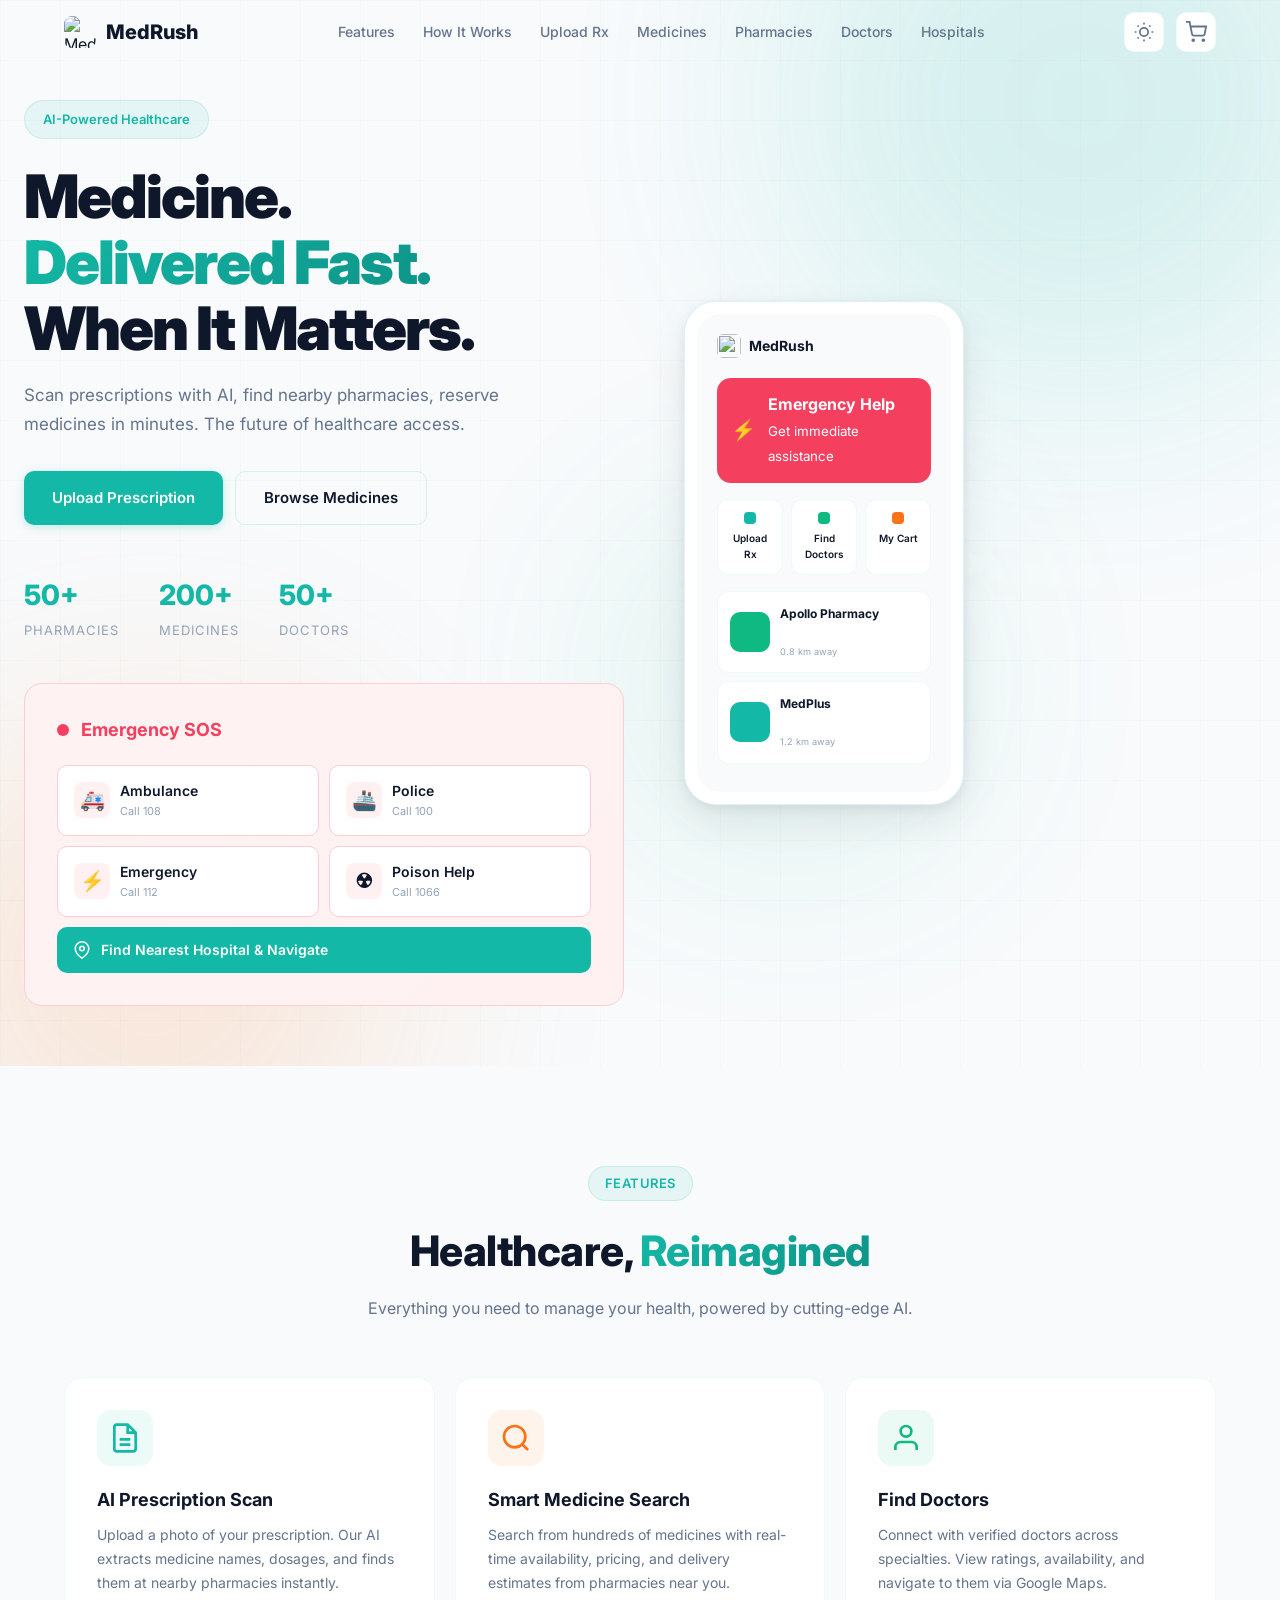
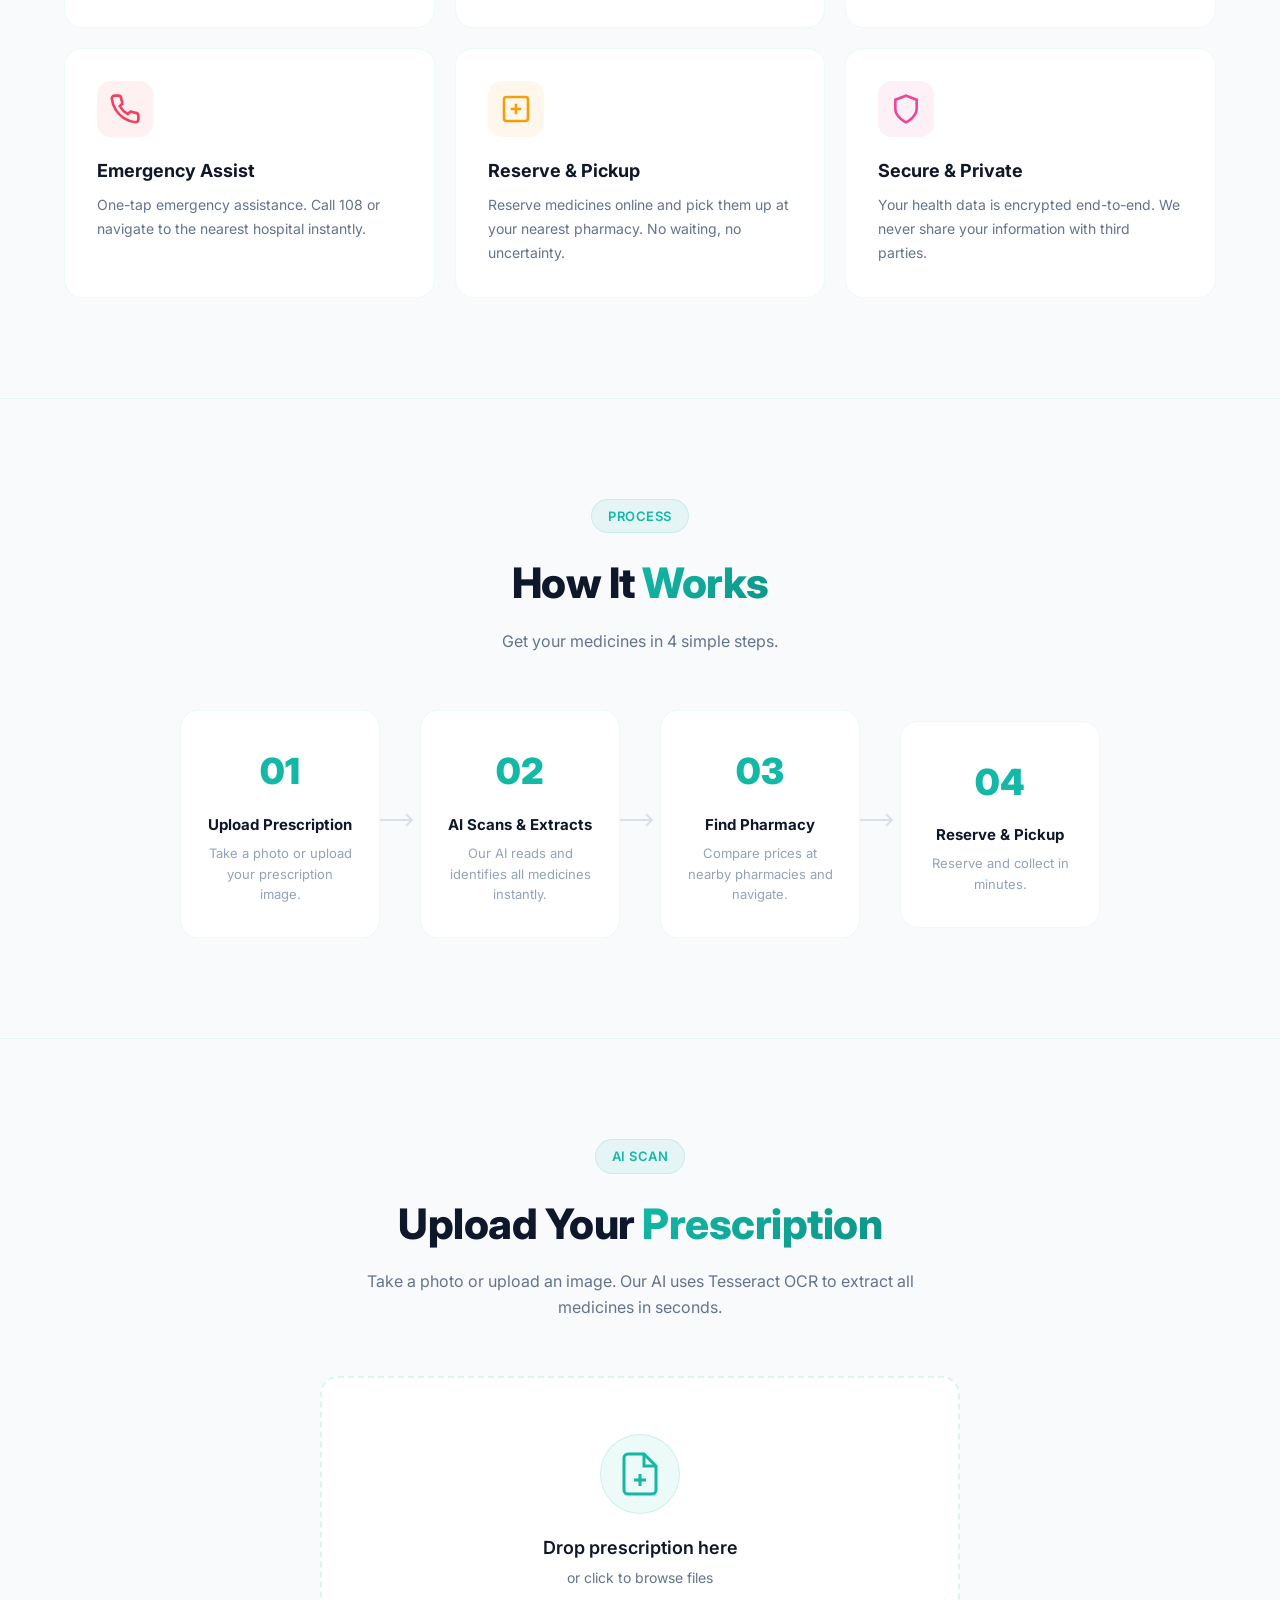
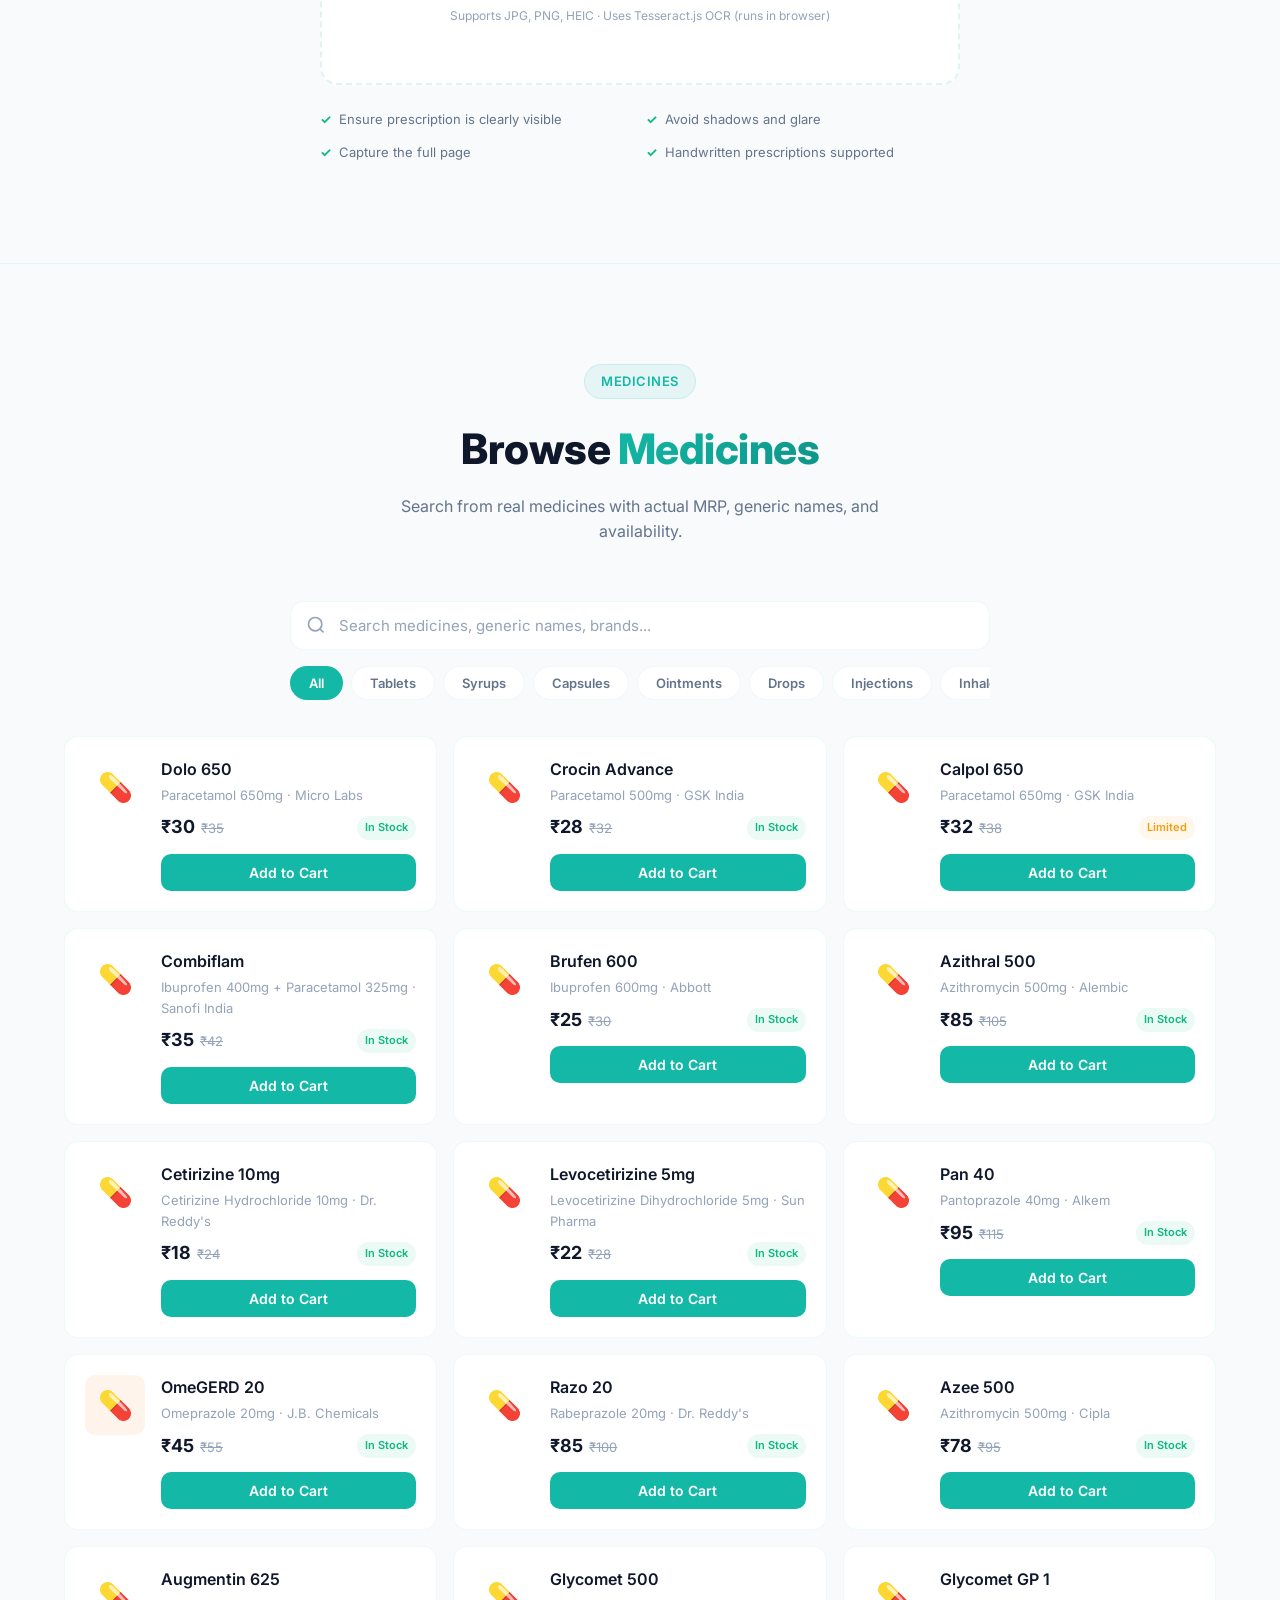
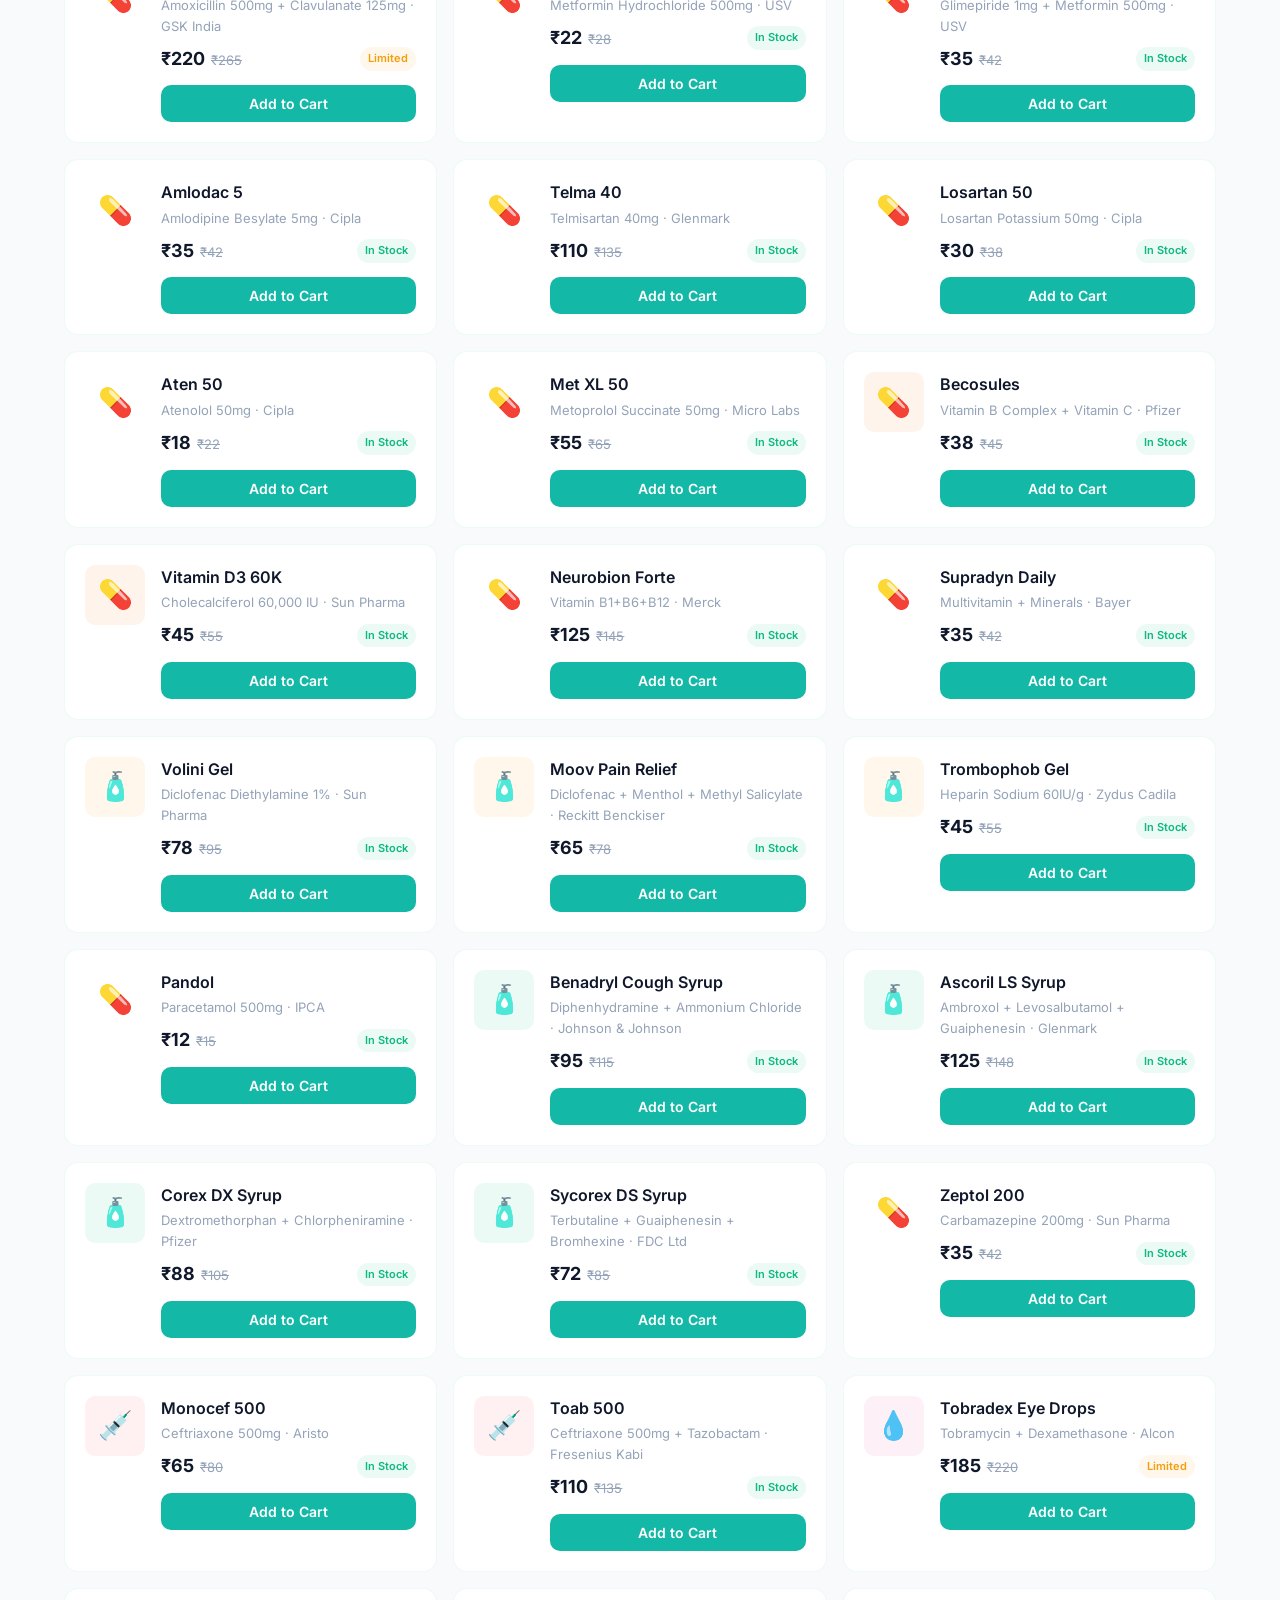
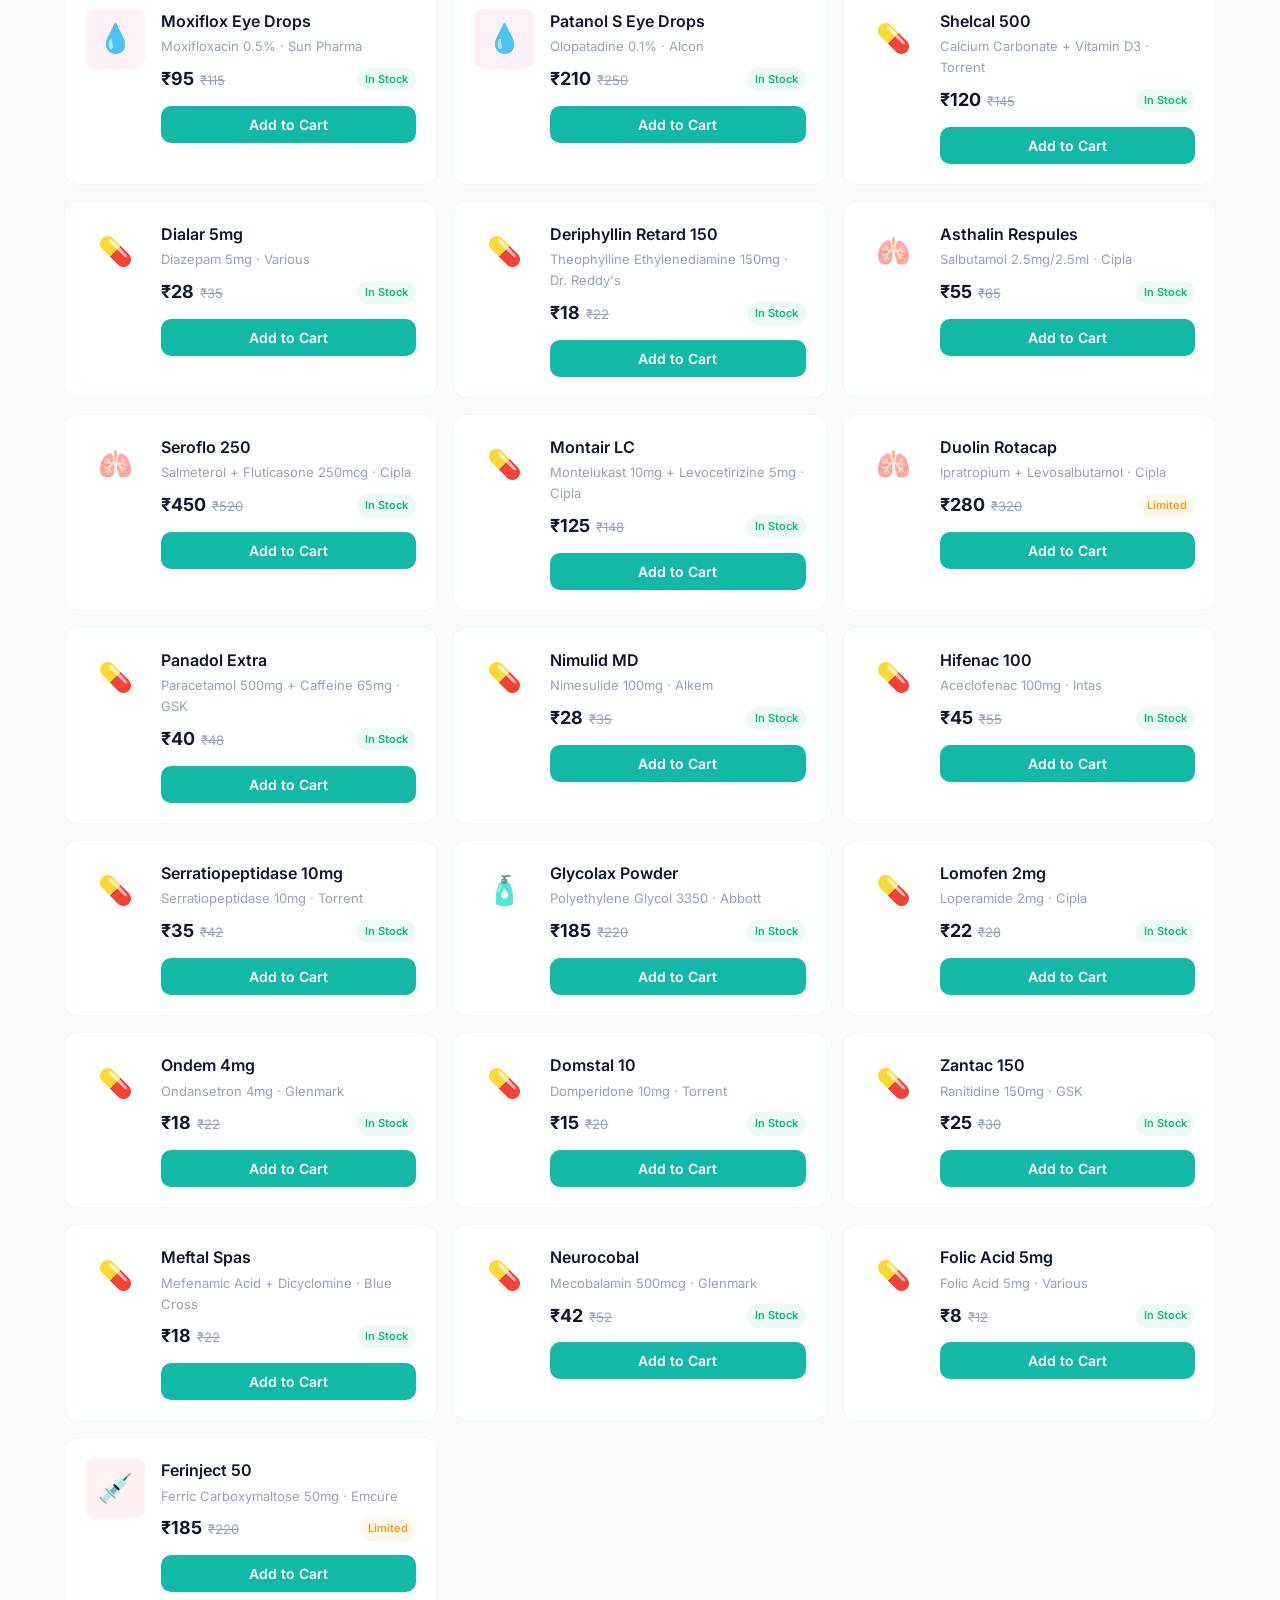
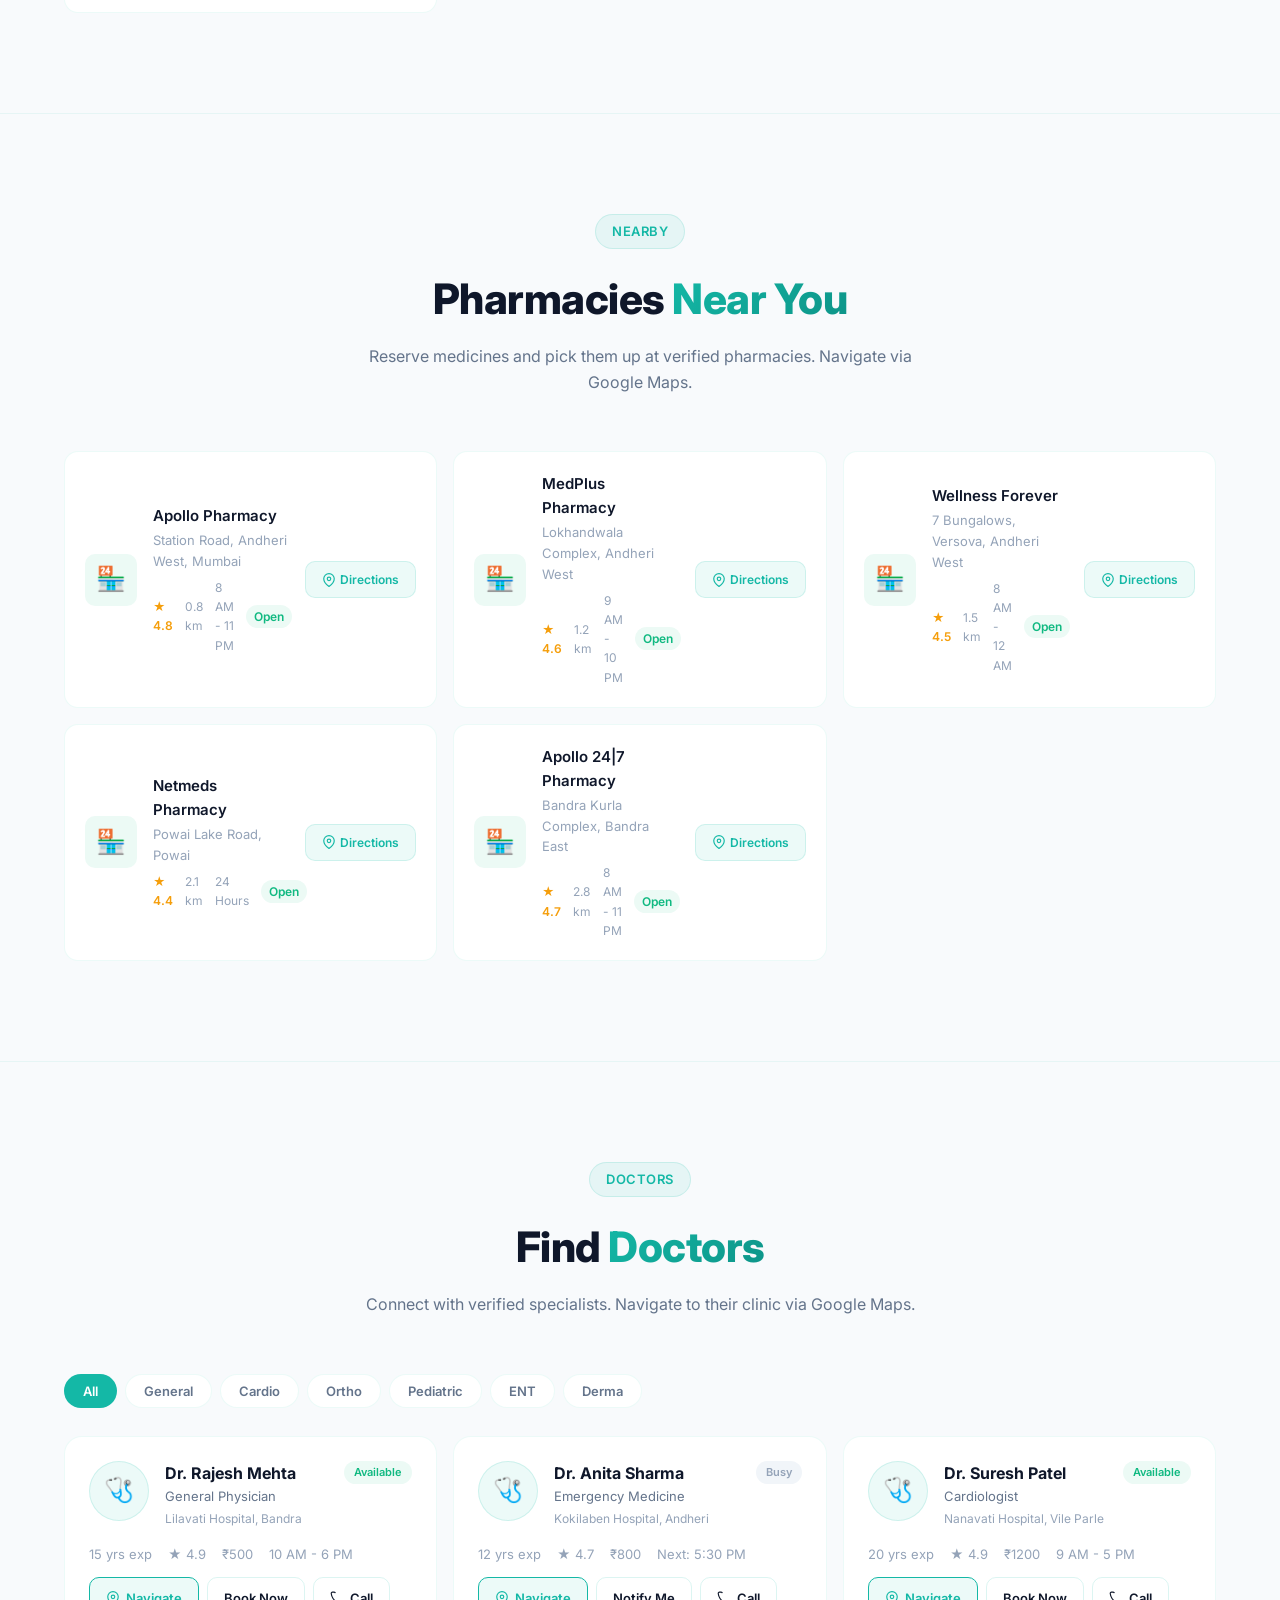
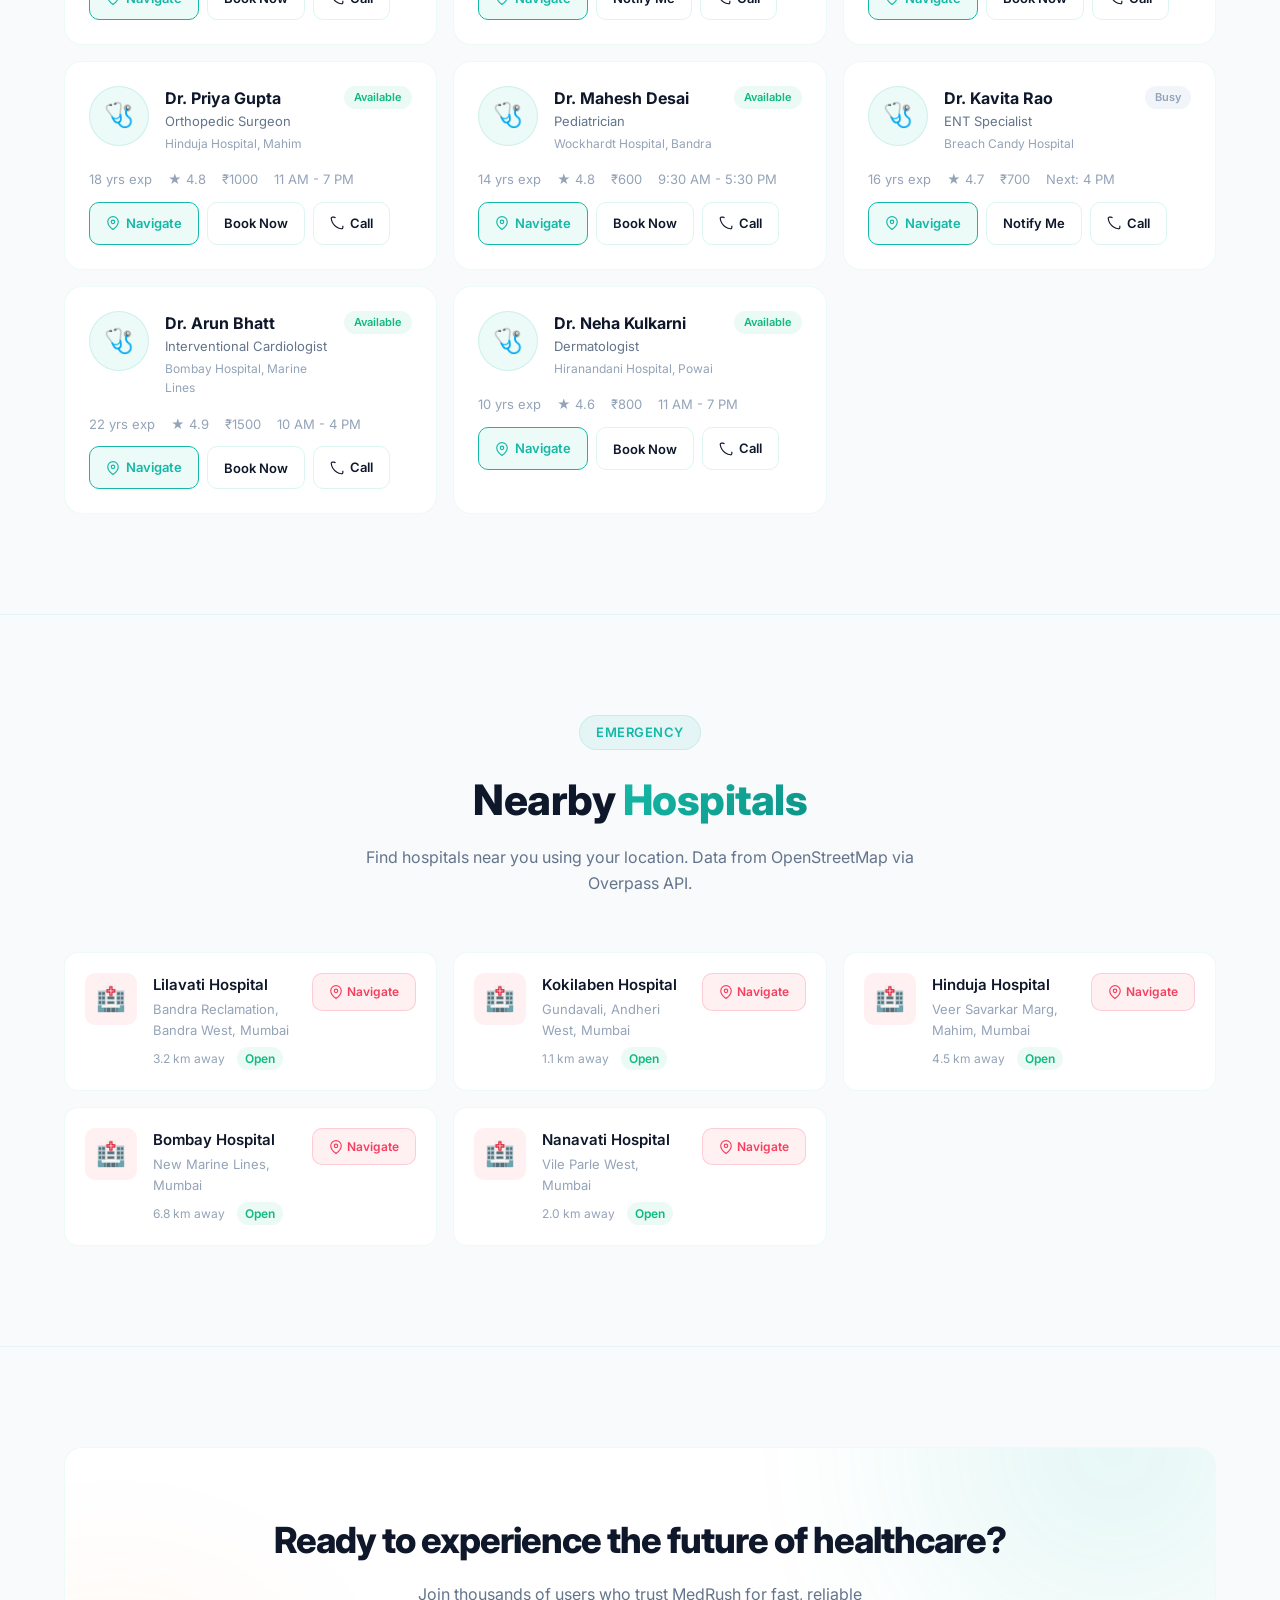
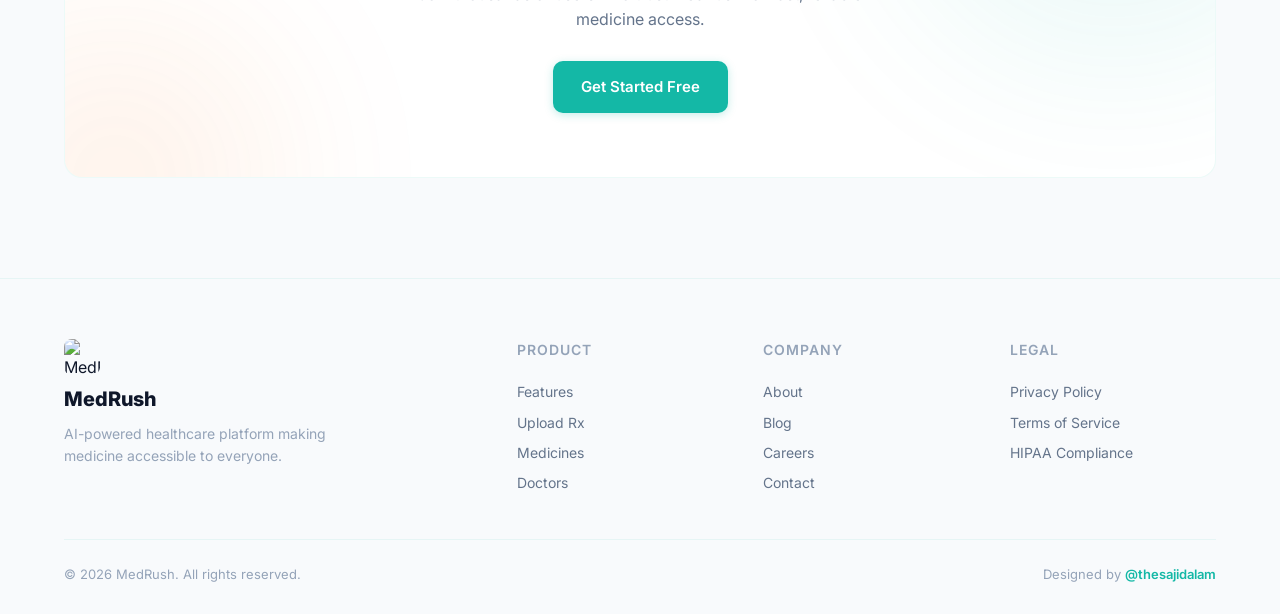
==== index.html @ 53422bb3 "Fresh aesthetic redesign: no neon, teal/slate palette, 55+ medicines, Overpass hospital finder, SOS " ====
<!DOCTYPE html>
<html lang="en" data-theme="light">
<head>
  <meta charset="UTF-8">
  <meta name="viewport" content="width=device-width, initial-scale=1.0, viewport-fit=cover">
  <meta name="theme-color" content="#14B8A6">
  <meta name="description" content="MedRush - AI-powered healthcare platform. Find medicines, scan prescriptions, connect with doctors.">
  <title>MedRush | AI Healthcare Platform</title>
  <link rel="preconnect" href="https://fonts.googleapis.com">
  <link rel="preconnect" href="https://fonts.gstatic.com" crossorigin>
  <link href="https://fonts.googleapis.com/css2?family=Inter:wght@300;400;500;600;700;800;900&display=swap" rel="stylesheet">
  <link rel="stylesheet" href="style.css">
</head>
<body>

  <!-- LOADER -->
  <div class="loader" id="loader">
    <div class="loader-inner">
      <div class="loader-logo-wrap">
        <img src="image/logo.png" alt="MedRush" class="loader-logo">
        <div class="loader-ring lr1"></div>
        <div class="loader-ring lr2"></div>
        <div class="loader-ring lr3"></div>
      </div>
      <h2 class="loader-brand">MedRush</h2>
      <div class="loader-bar"><div class="loader-fill" id="loaderFill"></div></div>
      <p class="loader-text" id="loaderText">Initializing Healthcare...</p>
    </div>
  </div>

  <!-- NAVBAR -->
  <nav class="navbar" id="navbar">
    <div class="nav-inner">
      <a href="#hero" class="nav-logo">
        <img src="image/logo.png" alt="MedRush" class="nav-logo-img">
        <span class="nav-brand">MedRush</span>
      </a>
      <div class="nav-links" id="navLinks">
        <a href="#features" class="nav-link">Features</a>
        <a href="#how" class="nav-link">How It Works</a>
        <a href="#upload" class="nav-link">Upload Rx</a>
        <a href="#medicines" class="nav-link">Medicines</a>
        <a href="#pharmacies" class="nav-link">Pharmacies</a>
        <a href="#doctors" class="nav-link">Doctors</a>
        <a href="#hospitals" class="nav-link">Hospitals</a>
      </div>
      <div class="nav-actions">
        <button class="theme-btn" id="themeBtn" aria-label="Toggle theme">
          <svg class="icon-sun" width="20" height="20" viewBox="0 0 24 24" fill="none" stroke="currentColor" stroke-width="2"><circle cx="12" cy="12" r="5"/><line x1="12" y1="1" x2="12" y2="3"/><line x1="12" y1="21" x2="12" y2="23"/><line x1="4.22" y1="4.22" x2="5.64" y2="5.64"/><line x1="18.36" y1="18.36" x2="19.78" y2="19.78"/><line x1="1" y1="12" x2="3" y2="12"/><line x1="21" y1="12" x2="23" y2="12"/><line x1="4.22" y1="19.78" x2="5.64" y2="18.36"/><line x1="18.36" y1="5.64" x2="19.78" y2="4.22"/></svg>
          <svg class="icon-moon" width="20" height="20" viewBox="0 0 24 24" fill="none" stroke="currentColor" stroke-width="2"><path d="M21 12.79A9 9 0 1 1 11.21 3 7 7 0 0 0 21 12.79z"/></svg>
        </button>
        <button class="cart-btn" id="cartToggle" aria-label="Cart">
          <svg width="22" height="22" viewBox="0 0 24 24" fill="none" stroke="currentColor" stroke-width="2"><circle cx="9" cy="21" r="1"/><circle cx="20" cy="21" r="1"/><path d="M1 1h4l2.68 13.39a2 2 0 002 1.61h9.72a2 2 0 002-1.61L23 6H6"/></svg>
          <span class="cart-count" id="cartCount">0</span>
        </button>
        <button class="hamburger" id="hamburger" aria-label="Menu">
          <span></span><span></span><span></span>
        </button>
      </div>
    </div>
  </nav>

  <!-- HERO -->
  <section class="hero" id="hero">
    <div class="hero-bg">
      <div class="hero-orb orb-1"></div>
      <div class="hero-orb orb-2"></div>
      <div class="hero-orb orb-3"></div>
      <div class="hero-grid"></div>
    </div>
    <div class="hero-content">
      <div class="hero-badge">AI-Powered Healthcare</div>
      <h1 class="hero-title">Medicine.<br><span class="gradient-text">Delivered Fast.</span><br>When It Matters.</h1>
      <p class="hero-sub">Scan prescriptions with AI, find nearby pharmacies, reserve medicines in minutes. The future of healthcare access.</p>
      <div class="hero-actions">
        <a href="#upload" class="btn btn-glow">Upload Prescription</a>
        <a href="#medicines" class="btn btn-outline">Browse Medicines</a>
      </div>
      <div class="hero-stats">
        <div class="stat"><span class="stat-num" data-count="50">0</span><span class="stat-label">Pharmacies</span></div>
        <div class="stat"><span class="stat-num" data-count="200">0</span><span class="stat-label">Medicines</span></div>
        <div class="stat"><span class="stat-num" data-count="50">0</span><span class="stat-label">Doctors</span></div>
      </div>
      <!-- SOS Panel on Home Screen -->
      <div class="sos-panel">
        <div class="sos-header">
          <div class="sos-pulse"></div>
          <h3>Emergency SOS</h3>
        </div>
        <div class="sos-grid">
          <a href="tel:108" class="sos-btn">
            <div class="sos-btn-icon">&#128657;</div>
            <div class="sos-btn-text">Ambulance<small>Call 108</small></div>
          </a>
          <a href="tel:100" class="sos-btn">
            <div class="sos-btn-icon">&#128674;</div>
            <div class="sos-btn-text">Police<small>Call 100</small></div>
          </a>
          <a href="tel:112" class="sos-btn">
            <div class="sos-btn-icon">&#9889;</div>
            <div class="sos-btn-text">Emergency<small>Call 112</small></div>
          </a>
          <a href="tel:1066" class="sos-btn">
            <div class="sos-btn-icon">&#9762;</div>
            <div class="sos-btn-text">Poison Help<small>Call 1066</small></div>
          </a>
          <button class="sos-find" id="sosFindHospital">
            <svg width="18" height="18" viewBox="0 0 24 24" fill="none" stroke="currentColor" stroke-width="2"><path d="M21 10c0 7-9 13-9 13s-9-6-9-13a9 9 0 0118 0z"/><circle cx="12" cy="10" r="3"/></svg>
            Find Nearest Hospital &amp; Navigate
          </button>
        </div>
      </div>
    </div>
    <div class="hero-visual">
      <div class="phone-mockup">
        <div class="phone-screen">
          <div class="mock-header">
            <img src="image/logo.png" alt="" class="mock-logo">
            <span>MedRush</span>
          </div>
          <div class="mock-card mock-emergency">
            <div class="mock-icon">&#9889;</div>
            <div><strong>Emergency Help</strong><br><small>Get immediate assistance</small></div>
          </div>
          <div class="mock-grid">
            <div class="mock-mini"><div class="mock-dot blue"></div>Upload Rx</div>
            <div class="mock-mini"><div class="mock-dot green"></div>Find Doctors</div>
            <div class="mock-mini"><div class="mock-dot purple"></div>My Cart</div>
          </div>
          <div class="mock-card mock-pharmacy">
            <div class="mock-dot green" style="width:40px;height:40px;border-radius:10px;"></div>
            <div><strong>Apollo Pharmacy</strong><br><small>0.8 km away</small></div>
          </div>
          <div class="mock-card mock-pharmacy">
            <div class="mock-dot blue" style="width:40px;height:40px;border-radius:10px;"></div>
            <div><strong>MedPlus</strong><br><small>1.2 km away</small></div>
          </div>
        </div>
      </div>
    </div>
  </section>

  <!-- FEATURES -->
  <section class="features" id="features">
    <div class="container">
      <div class="section-head">
        <span class="section-tag">Features</span>
        <h2 class="section-title">Healthcare, <span class="gradient-text">Reimagined</span></h2>
        <p class="section-sub">Everything you need to manage your health, powered by cutting-edge AI.</p>
      </div>
      <div class="features-grid">
        <div class="feature-card">
          <div class="feature-icon cyan"><svg width="32" height="32" viewBox="0 0 24 24" fill="none" stroke="currentColor" stroke-width="2"><path d="M14 2H6a2 2 0 00-2 2v16a2 2 0 002 2h12a2 2 0 002-2V8z"/><polyline points="14 2 14 8 20 8"/><line x1="16" y1="13" x2="8" y2="13"/><line x1="16" y1="17" x2="8" y2="17"/></svg></div>
          <h3>AI Prescription Scan</h3>
          <p>Upload a photo of your prescription. Our AI extracts medicine names, dosages, and finds them at nearby pharmacies instantly.</p>
        </div>
        <div class="feature-card">
          <div class="feature-icon violet"><svg width="32" height="32" viewBox="0 0 24 24" fill="none" stroke="currentColor" stroke-width="2"><circle cx="11" cy="11" r="8"/><path d="m21 21-4.35-4.35"/></svg></div>
          <h3>Smart Medicine Search</h3>
          <p>Search from hundreds of medicines with real-time availability, pricing, and delivery estimates from pharmacies near you.</p>
        </div>
        <div class="feature-card">
          <div class="feature-icon green"><svg width="32" height="32" viewBox="0 0 24 24" fill="none" stroke="currentColor" stroke-width="2"><path d="M20 21v-2a4 4 0 00-4-4H8a4 4 0 00-4 4v2"/><circle cx="12" cy="7" r="4"/></svg></div>
          <h3>Find Doctors</h3>
          <p>Connect with verified doctors across specialties. View ratings, availability, and navigate to them via Google Maps.</p>
        </div>
        <div class="feature-card">
          <div class="feature-icon red"><svg width="32" height="32" viewBox="0 0 24 24" fill="none" stroke="currentColor" stroke-width="2"><path d="M22 16.92v3a2 2 0 01-2.18 2 19.79 19.79 0 01-8.63-3.07 19.5 19.5 0 01-6-6 19.79 19.79 0 01-3.07-8.67A2 2 0 014.11 2h3a2 2 0 012 1.72c.127.96.361 1.903.7 2.81a2 2 0 01-.45 2.11L8.09 9.91a16 16 0 006 6l1.27-1.27a2 2 0 012.11-.45c.907.339 1.85.573 2.81.7A2 2 0 0122 16.92z"/></svg></div>
          <h3>Emergency Assist</h3>
          <p>One-tap emergency assistance. Call 108 or navigate to the nearest hospital instantly.</p>
        </div>
        <div class="feature-card">
          <div class="feature-icon orange"><svg width="32" height="32" viewBox="0 0 24 24" fill="none" stroke="currentColor" stroke-width="2"><path d="M19 3H5a2 2 0 00-2 2v14a2 2 0 002 2h14a2 2 0 002-2V5a2 2 0 00-2-2z"/><line x1="12" y1="8" x2="12" y2="16"/><line x1="8" y1="12" x2="16" y2="12"/></svg></div>
          <h3>Reserve & Pickup</h3>
          <p>Reserve medicines online and pick them up at your nearest pharmacy. No waiting, no uncertainty.</p>
        </div>
        <div class="feature-card">
          <div class="feature-icon pink"><svg width="32" height="32" viewBox="0 0 24 24" fill="none" stroke="currentColor" stroke-width="2"><path d="M12 22s8-4 8-10V5l-8-3-8 3v7c0 6 8 10 8 10z"/></svg></div>
          <h3>Secure & Private</h3>
          <p>Your health data is encrypted end-to-end. We never share your information with third parties.</p>
        </div>
      </div>
    </div>
  </section>

  <!-- HOW IT WORKS -->
  <section class="how-section" id="how">
    <div class="container">
      <div class="section-head">
        <span class="section-tag">Process</span>
        <h2 class="section-title">How It <span class="gradient-text">Works</span></h2>
        <p class="section-sub">Get your medicines in 4 simple steps.</p>
      </div>
      <div class="steps-grid">
        <div class="step-card">
          <div class="step-num">01</div>
          <h3>Upload Prescription</h3>
          <p>Take a photo or upload your prescription image.</p>
        </div>
        <div class="step-connector"><svg width="40" height="20" viewBox="0 0 40 20"><path d="M0 10h32m-6-6l6 6-6 6" stroke="currentColor" stroke-width="2" fill="none" opacity=".3"/></svg></div>
        <div class="step-card">
          <div class="step-num">02</div>
          <h3>AI Scans & Extracts</h3>
          <p>Our AI reads and identifies all medicines instantly.</p>
        </div>
        <div class="step-connector"><svg width="40" height="20" viewBox="0 0 40 20"><path d="M0 10h32m-6-6l6 6-6 6" stroke="currentColor" stroke-width="2" fill="none" opacity=".3"/></svg></div>
        <div class="step-card">
          <div class="step-num">03</div>
          <h3>Find Pharmacy</h3>
          <p>Compare prices at nearby pharmacies and navigate.</p>
        </div>
        <div class="step-connector"><svg width="40" height="20" viewBox="0 0 40 20"><path d="M0 10h32m-6-6l6 6-6 6" stroke="currentColor" stroke-width="2" fill="none" opacity=".3"/></svg></div>
        <div class="step-card">
          <div class="step-num">04</div>
          <h3>Reserve & Pickup</h3>
          <p>Reserve and collect in minutes.</p>
        </div>
      </div>
    </div>
  </section>

  <!-- UPLOAD RX -->
  <section class="upload-section" id="upload">
    <div class="container">
      <div class="section-head">
        <span class="section-tag">AI Scan</span>
        <h2 class="section-title">Upload Your <span class="gradient-text">Prescription</span></h2>
        <p class="section-sub">Take a photo or upload an image. Our AI uses Tesseract OCR to extract all medicines in seconds.</p>
      </div>
      <div class="upload-area" id="uploadArea">
        <div class="upload-zone" id="uploadZone">
          <div class="upload-icon-wrap">
            <svg width="48" height="48" viewBox="0 0 24 24" fill="none" stroke="currentColor" stroke-width="1.5"><path d="M14 2H6a2 2 0 00-2 2v16a2 2 0 002 2h12a2 2 0 002-2V8z"/><polyline points="14 2 14 8 20 8"/><line x1="12" y1="18" x2="12" y2="12"/><line x1="9" y1="15" x2="15" y2="15"/></svg>
          </div>
          <h3>Drop prescription here</h3>
          <p>or click to browse files</p>
          <span class="upload-hint">Supports JPG, PNG, HEIC &middot; Uses Tesseract.js OCR (runs in browser)</span>
          <input type="file" id="fileInput" accept="image/*" hidden>
        </div>
        <div class="upload-preview" id="uploadPreview" style="display:none">
          <img id="previewImg" src="" alt="Prescription preview">
          <div class="preview-actions">
            <button class="btn btn-outline btn-sm" id="retakeBtn">Retake</button>
            <button class="btn btn-glow btn-sm" id="scanBtn">Scan with AI</button>
          </div>
        </div>
        <div class="scan-progress" id="scanProgress" style="display:none">
          <div class="scan-anim">
            <div class="scan-ring"></div>
            <svg width="48" height="48" viewBox="0 0 24 24" fill="none" stroke="currentColor" stroke-width="1.5"><path d="M14 2H6a2 2 0 00-2 2v16a2 2 0 002 2h12a2 2 0 002-2V8z"/><polyline points="14 2 14 8 20 8"/></svg>
          </div>
          <h3 id="scanLabel">Initializing OCR engine...</h3>
          <div class="scan-bar"><div class="scan-bar-fill" id="scanBar"></div></div>
          <p class="scan-sub" id="scanSub">Loading Tesseract.js worker</p>
        </div>
        <div class="scan-results" id="scanResults" style="display:none">
          <div class="results-header">
            <div class="results-check">&#10003;</div>
            <div>
              <h3>Scan Complete</h3>
              <p id="resultsCount">Found 0 medicines</p>
            </div>
          </div>
          <div class="results-raw" id="resultsRaw" style="display:none">
            <h4>Extracted Text</h4>
            <pre id="ocrText"></pre>
          </div>
          <div class="results-list" id="resultsList"></div>
          <div class="results-actions">
            <button class="btn btn-outline" id="scanAgainBtn">Scan Again</button>
            <button class="btn btn-glow" id="addScannedBtn">Add All to Cart</button>
          </div>
        </div>
      </div>
      <div class="upload-tips">
        <div class="tip"><span class="tip-icon">&#10003;</span> Ensure prescription is clearly visible</div>
        <div class="tip"><span class="tip-icon">&#10003;</span> Avoid shadows and glare</div>
        <div class="tip"><span class="tip-icon">&#10003;</span> Capture the full page</div>
        <div class="tip"><span class="tip-icon">&#10003;</span> Handwritten prescriptions supported</div>
      </div>
    </div>
  </section>

  <!-- MEDICINES -->
  <section class="medicines-section" id="medicines">
    <div class="container">
      <div class="section-head">
        <span class="section-tag">Medicines</span>
        <h2 class="section-title">Browse <span class="gradient-text">Medicines</span></h2>
        <p class="section-sub">Search from real medicines with actual MRP, generic names, and availability.</p>
      </div>
      <div class="med-controls">
        <div class="search-wrap">
          <svg class="search-ico" width="20" height="20" viewBox="0 0 24 24" fill="none" stroke="currentColor" stroke-width="2"><circle cx="11" cy="11" r="8"/><path d="m21 21-4.35-4.35"/></svg>
          <input type="text" class="search-field" id="medSearch" placeholder="Search medicines, generic names, brands...">
          <button class="search-clear" id="medClear">&times;</button>
        </div>
        <div class="filter-row" id="filterRow">
          <button class="filter-chip active" data-filter="all">All</button>
          <button class="filter-chip" data-filter="tablet">Tablets</button>
          <button class="filter-chip" data-filter="syrup">Syrups</button>
          <button class="filter-chip" data-filter="capsule">Capsules</button>
          <button class="filter-chip" data-filter="ointment">Ointments</button>
          <button class="filter-chip" data-filter="drops">Drops</button>
          <button class="filter-chip" data-filter="injection">Injections</button>
          <button class="filter-chip" data-filter="inhaler">Inhalers</button>
          <button class="filter-chip" data-filter="gel">Gels</button>
        </div>
      </div>
      <div class="med-grid" id="medGrid"></div>
      <div class="med-empty" id="medEmpty" style="display:none">
        <svg width="48" height="48" viewBox="0 0 24 24" fill="none" stroke="currentColor" stroke-width="1.5"><circle cx="11" cy="11" r="8"/><path d="m21 21-4.35-4.35"/></svg>
        <h3>No medicines found</h3>
        <p>Try a different search term or filter</p>
      </div>
    </div>
  </section>

  <!-- PHARMACIES -->
  <section class="pharmacies-section" id="pharmacies">
    <div class="container">
      <div class="section-head">
        <span class="section-tag">Nearby</span>
        <h2 class="section-title">Pharmacies <span class="gradient-text">Near You</span></h2>
        <p class="section-sub">Reserve medicines and pick them up at verified pharmacies. Navigate via Google Maps.</p>
      </div>
      <div class="pharm-grid" id="pharmGrid"></div>
    </div>
  </section>

  <!-- DOCTORS -->
  <section class="doctors-section" id="doctors">
    <div class="container">
      <div class="section-head">
        <span class="section-tag">Doctors</span>
        <h2 class="section-title">Find <span class="gradient-text">Doctors</span></h2>
        <p class="section-sub">Connect with verified specialists. Navigate to their clinic via Google Maps.</p>
      </div>
      <div class="doc-filters" id="docFilters">
        <button class="filter-chip active" data-filter="all">All</button>
        <button class="filter-chip" data-filter="general">General</button>
        <button class="filter-chip" data-filter="cardio">Cardio</button>
        <button class="filter-chip" data-filter="ortho">Ortho</button>
        <button class="filter-chip" data-filter="pediatric">Pediatric</button>
        <button class="filter-chip" data-filter="ent">ENT</button>
        <button class="filter-chip" data-filter="derma">Derma</button>
      </div>
      <div class="doc-grid" id="docGrid"></div>
    </div>
  </section>

  <!-- NEARBY HOSPITALS (Geolocation + Overpass) -->
  <section class="hospitals-section" id="hospitals">
    <div class="container">
      <div class="section-head">
        <span class="section-tag">Emergency</span>
        <h2 class="section-title">Nearby <span class="gradient-text">Hospitals</span></h2>
        <p class="section-sub">Find hospitals near you using your location. Data from OpenStreetMap via Overpass API.</p>
      </div>
      <div class="hosp-grid" id="hospGrid">
        <div class="hosp-loading" id="hospLoading">
          <svg width="48" height="48" viewBox="0 0 24 24" fill="none" stroke="currentColor" stroke-width="1.5" style="color:var(--primary);animation:spin 1s linear infinite"><path d="M21 12a9 9 0 11-6.219-8.56"/></svg>
          <p>Enable location access to find nearby hospitals...</p>
        </div>
      </div>
    </div>
  </section>

  <!-- CTA -->
  <section class="cta-section">
    <div class="container">
      <div class="cta-card">
        <div class="cta-bg"><div class="cta-orb cta-orb-1"></div><div class="cta-orb cta-orb-2"></div></div>
        <div class="cta-content">
          <h2>Ready to experience the future of healthcare?</h2>
          <p>Join thousands of users who trust MedRush for fast, reliable medicine access.</p>
          <a href="#upload" class="btn btn-glow">Get Started Free</a>
        </div>
      </div>
    </div>
  </section>

  <!-- FOOTER -->
  <footer class="footer">
    <div class="container">
      <div class="footer-grid">
        <div class="footer-brand">
          <img src="image/logo.png" alt="MedRush" class="footer-logo">
          <span class="footer-name">MedRush</span>
          <p class="footer-desc">AI-powered healthcare platform making medicine accessible to everyone.</p>
        </div>
        <div class="footer-col">
          <h4>Product</h4>
          <a href="#features">Features</a>
          <a href="#upload">Upload Rx</a>
          <a href="#medicines">Medicines</a>
          <a href="#doctors">Doctors</a>
        </div>
        <div class="footer-col">
          <h4>Company</h4>
          <a href="#hero">About</a>
          <a href="#hero">Blog</a>
          <a href="#hero">Careers</a>
          <a href="#hero">Contact</a>
        </div>
        <div class="footer-col">
          <h4>Legal</h4>
          <a href="#hero">Privacy Policy</a>
          <a href="#hero">Terms of Service</a>
          <a href="#hero">HIPAA Compliance</a>
        </div>
      </div>
      <div class="footer-bottom">
        <p>&copy; 2026 MedRush. All rights reserved.</p>
        <p>Designed by <a href="https://github.com/thesajidalam" target="_blank" rel="noopener">@thesajidalam</a></p>
      </div>
    </div>
  </footer>

  <!-- CART PANEL -->
  <div class="cart-panel" id="cartPanel">
    <div class="cart-overlay" id="cartOverlay"></div>
    <div class="cart-drawer">
      <div class="cart-head">
        <h3>Your Cart</h3>
        <button class="cart-close" id="cartClose">&times;</button>
      </div>
      <div class="cart-items" id="cartItems"></div>
      <div class="cart-empty" id="cartEmpty">
        <svg width="48" height="48" viewBox="0 0 24 24" fill="none" stroke="currentColor" stroke-width="1.5"><circle cx="9" cy="21" r="1"/><circle cx="20" cy="21" r="1"/><path d="M1 1h4l2.68 13.39a2 2 0 002 1.61h9.72a2 2 0 002-1.61L23 6H6"/></svg>
        <p>Your cart is empty</p>
      </div>
      <div class="cart-foot" id="cartFoot" style="display:none">
        <div class="cart-total"><span>Total</span><span id="cartTotal">₹0</span></div>
        <button class="btn btn-glow btn-full" id="checkoutBtn">Reserve & Checkout</button>
      </div>
    </div>
  </div>

  <!-- CHECKOUT MODAL -->
  <div class="checkout-modal" id="checkoutModal" style="display:none">
    <div class="modal-overlay" id="modalOverlay"></div>
    <div class="modal-content">
      <button class="modal-close" id="modalClose">&times;</button>
      <h2>Confirm Reservation</h2>
      <div class="modal-pharmacy-select">
        <h4>Select Pickup Pharmacy</h4>
        <div id="modalPharmacies"></div>
      </div>
      <div class="modal-payment">
        <h4>Payment Method</h4>
        <label class="pay-option active">
          <input type="radio" name="pay" value="store" checked>
          <span class="pay-card">Pay at Store</span>
        </label>
        <label class="pay-option">
          <input type="radio" name="pay" value="online">
          <span class="pay-card">Pay Online (UPI/Card)</span>
        </label>
      </div>
      <div class="modal-total"><span>Total</span><span id="modalTotal">₹0</span></div>
      <button class="btn btn-glow btn-full" id="confirmOrderBtn">Confirm Reservation</button>
    </div>
  </div>

  <!-- SUCCESS SCREEN -->
  <div class="success-screen" id="successScreen" style="display:none">
    <div class="success-inner">
      <div class="success-check-anim">
        <div class="success-circle"><svg width="56" height="56" viewBox="0 0 24 24" fill="none" stroke="white" stroke-width="3"><polyline points="20 6 9 17 4 12"/></svg></div>
        <div class="success-ring r1"></div>
        <div class="success-ring r2"></div>
        <div class="success-ring r3"></div>
      </div>
      <h2>Reservation Confirmed!</h2>
      <p>Show this code at the pharmacy counter</p>
      <div class="success-code" id="successCode">MR-0000</div>
      <div class="success-pharmacy" id="successPharmacy">
        <h4>Apollo Pharmacy</h4>
        <p>Station Road, Andheri West</p>
        <span class="success-ready">Ready in 15 mins</span>
      </div>
      <div class="success-actions">
        <a id="successMaps" href="#" target="_blank" class="btn btn-outline">Navigate on Google Maps</a>
        <button class="btn btn-glow" id="successDone">Back to Home</button>
      </div>
    </div>
  </div>

  <!-- TOAST -->
  <div class="toast" id="toast"></div>

  <script src="https://cdn.jsdelivr.net/npm/tesseract.js@5/dist/tesseract.min.js"></script>
  <script src="script.js"></script>
</body>
</html>
---- style.css ----
:root{--bg:#F8FAFC;--surface:#FFFFFF;--surface-2:#F1F5F9;--border:rgba(20,184,166,.08);--border-2:rgba(20,184,166,.15);--text:#0F172A;--text-2:#64748B;--text-3:#94A3B8;--primary:#14B8A6;--primary-dim:rgba(20,184,166,.08);--accent:#F97316;--accent-dim:rgba(249,115,22,.08);--green:#10B981;--green-dim:rgba(16,185,129,.08);--red:#F43F5E;--red-dim:rgba(244,63,94,.08);--orange:#F59E0B;--orange-dim:rgba(245,158,11,.08);--pink:#EC4899;--glass:rgba(255,255,255,.8);--glass-strong:rgba(255,255,255,.95);--shadow:0 1px 3px rgba(15,23,42,.06),0 4px 12px rgba(15,23,42,.04);--shadow-lg:0 4px 12px rgba(15,23,42,.06),0 16px 40px rgba(15,23,42,.08);--r:10px;--r-lg:14px;--r-xl:18px;--r-full:9999px;--font:'Inter',-apple-system,BlinkMacSystemFont,sans-serif}
[data-theme="dark"]{--bg:#0F172A;--surface:#1E293B;--surface-2:#334155;--border:rgba(20,184,166,.1);--border-2:rgba(20,184,166,.18);--text:#F1F5F9;--text-2:#94A3B8;--text-3:#64748B;--primary:#2DD4BF;--primary-dim:rgba(45,212,191,.1);--accent:#FB923C;--accent-dim:rgba(251,146,60,.1);--green:#34D399;--green-dim:rgba(52,211,153,.1);--red:#FB7185;--red-dim:rgba(251,113,133,.1);--orange:#FBBF24;--orange-dim:rgba(251,191,36,.1);--glass:rgba(30,41,59,.8);--glass-strong:rgba(30,41,59,.95);--shadow:0 1px 3px rgba(0,0,0,.2),0 4px 12px rgba(0,0,0,.15);--shadow-lg:0 4px 12px rgba(0,0,0,.2),0 16px 40px rgba(0,0,0,.25)}
*{margin:0;padding:0;box-sizing:border-box}
html{scroll-behavior:smooth;scroll-padding-top:80px}
body{font-family:var(--font);background:var(--bg);color:var(--text);line-height:1.6;overflow-x:hidden;-webkit-font-smoothing:antialiased}
body.loading{overflow:hidden}
a{text-decoration:none;color:inherit}
img{max-width:100%;display:block}
button{font-family:var(--font);cursor:pointer;border:none;background:none}
.container{max-width:1200px;margin:0 auto;padding:0 24px}
.gradient-text{background:linear-gradient(135deg,var(--primary),#0D9488);-webkit-background-clip:text;-webkit-text-fill-color:transparent;background-clip:text}
.section-head{text-align:center;margin-bottom:56px}
.section-tag{display:inline-block;padding:6px 16px;background:var(--primary-dim);color:var(--primary);border-radius:var(--r-full);font-size:13px;font-weight:600;letter-spacing:.5px;text-transform:uppercase;margin-bottom:16px;border:1px solid var(--border-2)}
.section-title{font-size:clamp(28px,5vw,42px);font-weight:800;letter-spacing:-.5px;margin-bottom:12px}
.section-sub{font-size:16px;color:var(--text-2);max-width:560px;margin:0 auto}

/* LOADER */
.loader{position:fixed;inset:0;z-index:99999;background:var(--bg);display:flex;align-items:center;justify-content:center;transition:opacity .5s,visibility .5s}
.loader.hidden{opacity:0;visibility:hidden;pointer-events:none}
.loader-inner{text-align:center}
.loader-logo-wrap{position:relative;width:100px;height:100px;margin:0 auto 24px;display:flex;align-items:center;justify-content:center}
.loader-logo{width:60px;height:60px;border-radius:16px;position:relative;z-index:2;animation:loaderPulse 2s ease-in-out infinite}
@keyframes loaderPulse{0%,100%{transform:scale(1)}50%{transform:scale(1.05)}}
.loader-ring{position:absolute;top:50%;left:50%;transform:translate(-50%,-50%);border:2px solid var(--primary);border-radius:50%;opacity:0;animation:loaderRing 2s ease-out infinite}
.lr1{width:80px;height:80px;animation-delay:0s}
.lr2{width:100px;height:100px;animation-delay:.6s}
.lr3{width:120px;height:120px;animation-delay:1.2s}
@keyframes loaderRing{0%{transform:translate(-50%,-50%) scale(.8);opacity:.5}100%{transform:translate(-50%,-50%) scale(1.5);opacity:0}}
.loader-brand{font-size:24px;font-weight:800;color:var(--text);margin-bottom:24px}
.loader-bar{width:200px;height:3px;background:var(--surface-2);border-radius:3px;overflow:hidden;margin:0 auto 12px}
.loader-fill{height:100%;width:0%;background:var(--primary);border-radius:3px;transition:width .3s}
.loader-text{font-size:13px;color:var(--text-3);animation:loaderTextFade 1.5s ease-in-out infinite alternate}
@keyframes loaderTextFade{0%{opacity:.5}100%{opacity:1}}

/* BUTTONS */
.btn{display:inline-flex;align-items:center;justify-content:center;gap:8px;padding:14px 28px;border-radius:var(--r);font-size:15px;font-weight:600;transition:all .2s ease;white-space:nowrap}
.btn-glow{background:var(--primary);color:#fff;box-shadow:0 2px 8px rgba(20,184,166,.25)}
.btn-glow:hover{transform:translateY(-1px);box-shadow:0 4px 16px rgba(20,184,166,.3);background:#0D9488}
.btn-outline{background:transparent;color:var(--text);border:1.5px solid var(--border-2)}
.btn-outline:hover{border-color:var(--primary);color:var(--primary);background:var(--primary-dim)}
.btn-sm{padding:10px 20px;font-size:14px}
.btn-full{width:100%}

/* NAVBAR */
.navbar{position:fixed;top:0;left:0;right:0;z-index:1000;padding:12px 0;transition:all .3s}
.navbar.scrolled{background:var(--glass-strong);backdrop-filter:blur(20px);-webkit-backdrop-filter:blur(20px);border-bottom:1px solid var(--border);padding:8px 0;box-shadow:var(--shadow)}
.nav-inner{max-width:1200px;margin:0 auto;padding:0 24px;display:flex;align-items:center;justify-content:space-between}
.nav-logo{display:flex;align-items:center;gap:10px}
.nav-logo-img{width:32px;height:32px;border-radius:8px}
.nav-brand{font-size:20px;font-weight:800;color:var(--text)}
.nav-links{display:flex;gap:28px}
.nav-link{font-size:14px;font-weight:500;color:var(--text-2);transition:color .2s;position:relative}
.nav-link:hover{color:var(--primary)}
.nav-link::after{content:'';position:absolute;bottom:-4px;left:0;width:0;height:2px;background:var(--primary);transition:width .2s;border-radius:1px}
.nav-link:hover::after{width:100%}
.nav-actions{display:flex;align-items:center;gap:12px}
.theme-btn{width:40px;height:40px;border-radius:var(--r);background:var(--surface);border:1px solid var(--border);display:flex;align-items:center;justify-content:center;color:var(--text-2);transition:all .2s}
.theme-btn:hover{color:var(--primary);border-color:var(--primary)}
.icon-moon{display:none}
[data-theme="dark"] .icon-sun{display:none}
[data-theme="dark"] .icon-moon{display:block}
.cart-btn{width:40px;height:40px;border-radius:var(--r);background:var(--surface);border:1px solid var(--border);display:flex;align-items:center;justify-content:center;color:var(--text-2);position:relative;transition:all .2s}
.cart-btn:hover{color:var(--primary);border-color:var(--primary)}
.cart-count{position:absolute;top:-6px;right:-6px;min-width:20px;height:20px;background:var(--red);color:#fff;border-radius:var(--r-full);font-size:11px;font-weight:700;display:none;align-items:center;justify-content:center;padding:0 5px}
.cart-count.show{display:flex}
.hamburger{display:none;width:40px;height:40px;flex-direction:column;align-items:center;justify-content:center;gap:5px}
.hamburger span{width:22px;height:2px;background:var(--text);border-radius:2px;transition:all .3s}
.hamburger.active span:nth-child(1){transform:translateY(7px) rotate(45deg)}
.hamburger.active span:nth-child(2){opacity:0}
.hamburger.active span:nth-child(3){transform:translateY(-7px) rotate(-45deg)}

/* HERO */
.hero{min-height:100vh;display:flex;align-items:center;padding:100px 24px 60px;position:relative;overflow:hidden}
.hero-bg{position:absolute;inset:0;overflow:hidden}
.hero-orb{position:absolute;border-radius:50%;filter:blur(120px);opacity:.15}
.orb-1{width:600px;height:600px;background:var(--primary);top:-200px;right:-100px;animation:orbFloat 20s ease-in-out infinite}
.orb-2{width:500px;height:500px;background:var(--accent);bottom:-150px;left:-100px;animation:orbFloat 25s ease-in-out infinite reverse}
.orb-3{width:300px;height:300px;background:var(--green);top:50%;left:50%;animation:orbFloat 15s ease-in-out infinite}
@keyframes orbFloat{0%,100%{transform:translate(0,0)}25%{transform:translate(30px,-40px)}50%{transform:translate(-20px,30px)}75%{transform:translate(40px,20px)}}
.hero-grid{position:absolute;inset:0;background-image:linear-gradient(var(--border) 1px,transparent 1px),linear-gradient(90deg,var(--border) 1px,transparent 1px);background-size:60px 60px;opacity:.4}
.hero-content{position:relative;z-index:2;flex:1;max-width:600px}
.hero-badge{display:inline-block;padding:8px 18px;background:var(--primary-dim);border:1px solid var(--border-2);border-radius:var(--r-full);font-size:13px;font-weight:600;color:var(--primary);margin-bottom:24px}
.hero-title{font-size:clamp(36px,6vw,60px);font-weight:900;letter-spacing:-2px;line-height:1.1;margin-bottom:20px}
.hero-sub{font-size:17px;color:var(--text-2);line-height:1.7;margin-bottom:32px;max-width:480px}
.hero-actions{display:flex;gap:12px;margin-bottom:48px;flex-wrap:wrap}
.hero-stats{display:flex;gap:40px}
.stat-num{font-size:28px;font-weight:800;color:var(--primary);display:block}
.stat-label{font-size:13px;color:var(--text-3);text-transform:uppercase;letter-spacing:1px}
.hero-visual{position:relative;z-index:2;flex:1;display:flex;justify-content:center;max-width:400px}
.phone-mockup{width:280px;background:var(--surface);border:1px solid var(--border-2);border-radius:32px;padding:12px;box-shadow:var(--shadow-lg)}
.phone-screen{background:var(--bg);border-radius:24px;padding:20px;min-height:400px}
.mock-header{display:flex;align-items:center;gap:8px;margin-bottom:20px;font-weight:700;font-size:14px}
.mock-logo{width:24px;height:24px;border-radius:6px}
.mock-emergency{display:flex;align-items:center;gap:12px;padding:14px;background:var(--red);border-radius:14px;color:#fff;margin-bottom:16px}
.mock-icon{font-size:20px}
.mock-grid{display:grid;grid-template-columns:repeat(3,1fr);gap:8px;margin-bottom:16px}
.mock-mini{background:var(--surface);border:1px solid var(--border);border-radius:12px;padding:12px 8px;text-align:center;font-size:10px;font-weight:600;display:flex;flex-direction:column;align-items:center;gap:6px}
.mock-dot{width:12px;height:12px;border-radius:4px}
.mock-dot.blue{background:var(--primary)}
.mock-dot.green{background:var(--green)}
.mock-dot.purple{background:var(--accent)}
.mock-pharmacy{display:flex;align-items:center;gap:10px;padding:12px;background:var(--surface);border:1px solid var(--border);border-radius:12px;margin-bottom:8px;font-size:11px}
.mock-pharmacy strong{display:block;font-size:12px;margin-bottom:2px}
.mock-pharmacy small{color:var(--text-3)}

/* SOS PANEL */
.sos-panel{background:linear-gradient(135deg,#FEF2F2,#FFF1F2);border:1px solid #FECDD3;border-radius:var(--r-xl);padding:32px;margin-top:40px;max-width:600px}
[data-theme="dark"] .sos-panel{background:linear-gradient(135deg,rgba(244,63,94,.08),rgba(244,63,94,.04));border-color:rgba(244,63,94,.15)}
.sos-header{display:flex;align-items:center;gap:12px;margin-bottom:20px}
.sos-pulse{width:12px;height:12px;background:var(--red);border-radius:50%;animation:sosPulse 1.5s ease-in-out infinite}
@keyframes sosPulse{0%,100%{opacity:1;transform:scale(1)}50%{opacity:.5;transform:scale(1.3)}}
.sos-header h3{font-size:18px;font-weight:700;color:var(--red)}
.sos-grid{display:grid;grid-template-columns:repeat(2,1fr);gap:10px}
.sos-btn{display:flex;align-items:center;gap:10px;padding:14px 16px;background:#fff;border:1px solid #FECDD3;border-radius:var(--r);font-size:14px;font-weight:600;color:#0F172A;transition:all .2s;cursor:pointer;text-decoration:none}
[data-theme="dark"] .sos-btn{background:var(--surface);border-color:rgba(244,63,94,.15);color:var(--text)}
.sos-btn:hover{background:var(--red);color:#fff;border-color:var(--red);transform:translateY(-1px)}
.sos-btn-icon{font-size:20px;width:36px;height:36px;display:flex;align-items:center;justify-content:center;border-radius:8px;background:var(--red-dim);flex-shrink:0}
.sos-btn-text small{display:block;font-size:11px;font-weight:400;color:var(--text-3);margin-top:1px}
.sos-btn:hover .sos-btn-text small{color:rgba(255,255,255,.8)}
.sos-find{grid-column:1/-1;display:flex;align-items:center;gap:10px;padding:14px 16px;background:var(--primary);color:#fff;border:none;border-radius:var(--r);font-size:14px;font-weight:600;transition:all .2s;cursor:pointer}
.sos-find:hover{background:#0D9488;transform:translateY(-1px)}

/* FEATURES */
.features{padding:100px 0;position:relative}
.features-grid{display:grid;grid-template-columns:repeat(3,1fr);gap:20px}
.feature-card{background:var(--surface);border:1px solid var(--border);border-radius:var(--r-xl);padding:32px;transition:all .25s ease;position:relative;overflow:hidden}
.feature-card::before{content:'';position:absolute;top:0;left:0;right:0;height:2px;background:var(--primary);opacity:0;transition:opacity .3s}
.feature-card:hover{transform:translateY(-3px);box-shadow:var(--shadow-lg);border-color:var(--border-2)}
.feature-card:hover::before{opacity:1}
.feature-icon{width:56px;height:56px;border-radius:var(--r-lg);display:flex;align-items:center;justify-content:center;margin-bottom:20px}
.feature-icon.cyan{background:var(--primary-dim);color:var(--primary)}
.feature-icon.violet{background:var(--accent-dim);color:var(--accent)}
.feature-icon.green{background:var(--green-dim);color:var(--green)}
.feature-icon.red{background:var(--red-dim);color:var(--red)}
.feature-icon.orange{background:var(--orange-dim);color:var(--orange)}
.feature-icon.pink{background:rgba(236,72,153,.08);color:var(--pink)}
.feature-card h3{font-size:18px;font-weight:700;margin-bottom:8px}
.feature-card p{font-size:14px;color:var(--text-2);line-height:1.7}

/* HOW IT WORKS */
.how-section{padding:100px 0;border-top:1px solid var(--border)}
.steps-grid{display:flex;align-items:center;justify-content:center;gap:0;flex-wrap:wrap}
.step-card{background:var(--surface);border:1px solid var(--border);border-radius:var(--r-xl);padding:32px 24px;text-align:center;width:200px;transition:all .25s ease}
.step-card:hover{transform:translateY(-3px);box-shadow:var(--shadow-lg);border-color:var(--border-2)}
.step-num{font-size:36px;font-weight:900;color:var(--primary);margin-bottom:12px}
.step-card h3{font-size:15px;font-weight:700;margin-bottom:6px}
.step-card p{font-size:13px;color:var(--text-3)}
.step-connector{color:var(--text-3);flex-shrink:0}

/* UPLOAD */
.upload-section{padding:100px 0;border-top:1px solid var(--border)}
.upload-area{max-width:640px;margin:0 auto}
.upload-zone{border:2px dashed var(--border-2);border-radius:var(--r-xl);padding:56px 32px;text-align:center;cursor:pointer;transition:all .3s;background:var(--surface);position:relative;overflow:hidden}
.upload-zone::before{content:'';position:absolute;top:0;left:-100%;width:100%;height:100%;background:linear-gradient(90deg,transparent,rgba(20,184,166,.03),transparent);animation:shimmer 3s ease-in-out infinite}
@keyframes shimmer{0%{left:-100%}100%{left:200%}}
.upload-zone:hover{border-color:var(--primary);background:var(--primary-dim)}
.upload-icon-wrap{width:80px;height:80px;border-radius:50%;background:var(--primary-dim);border:1px solid var(--border-2);display:flex;align-items:center;justify-content:center;margin:0 auto 20px;color:var(--primary)}
.upload-zone h3{font-size:18px;font-weight:600;margin-bottom:4px}
.upload-zone p{color:var(--text-2);font-size:14px;margin-bottom:12px}
.upload-hint{font-size:12px;color:var(--text-3)}
.upload-preview{background:var(--surface);border:1px solid var(--border);border-radius:var(--r-xl);padding:20px;text-align:center}
.upload-preview img{max-height:400px;border-radius:var(--r-lg);margin-bottom:16px;object-fit:contain;width:100%}
.preview-actions{display:flex;gap:12px;justify-content:center}
.scan-progress,.scan-results{background:var(--surface);border:1px solid var(--border);border-radius:var(--r-xl);padding:40px 32px;text-align:center}
.scan-anim{position:relative;width:80px;height:80px;margin:0 auto 24px;display:flex;align-items:center;justify-content:center;color:var(--primary)}
.scan-ring{position:absolute;inset:0;border:2px solid var(--primary);border-top-color:transparent;border-radius:50%;animation:spin 1s linear infinite}
@keyframes spin{to{transform:rotate(360deg)}}
.scan-bar{width:100%;height:4px;background:var(--surface-2);border-radius:4px;margin:16px 0;overflow:hidden}
.scan-bar-fill{height:100%;background:var(--primary);border-radius:4px;width:0%;transition:width .3s}
.scan-sub{font-size:13px;color:var(--text-3)}
.results-header{display:flex;align-items:center;gap:16px;text-align:left;margin-bottom:24px;padding-bottom:20px;border-bottom:1px solid var(--border)}
.results-check{width:48px;height:48px;border-radius:50%;background:var(--green);color:#fff;display:flex;align-items:center;justify-content:center;font-size:24px;font-weight:700;flex-shrink:0}
.results-header h3{font-size:18px;font-weight:700}
.results-header p{font-size:14px;color:var(--text-2)}
.results-raw{margin-bottom:20px;text-align:left}
.results-raw h4{font-size:13px;font-weight:600;color:var(--text-3);text-transform:uppercase;letter-spacing:1px;margin-bottom:8px}
.results-raw pre{background:var(--surface-2);border:1px solid var(--border);border-radius:var(--r);padding:12px;font-size:12px;color:var(--text-2);max-height:120px;overflow-y:auto;white-space:pre-wrap;word-break:break-word;font-family:var(--font)}
.results-list{display:flex;flex-direction:column;gap:10px;margin-bottom:24px;text-align:left}
.result-item{display:flex;align-items:center;justify-content:space-between;padding:14px 16px;background:var(--surface-2);border-radius:var(--r);border:1px solid var(--border)}
.result-item strong{font-size:14px;display:block}
.result-item span{font-size:12px;color:var(--text-3)}
.result-conf{padding:4px 10px;border-radius:var(--r-full);font-size:11px;font-weight:600}
.result-conf.high{background:var(--green-dim);color:var(--green)}
.result-conf.med{background:var(--orange-dim);color:var(--orange)}
.results-actions{display:flex;gap:12px;justify-content:center}
.upload-tips{display:grid;grid-template-columns:repeat(2,1fr);gap:12px;margin-top:24px;max-width:640px;margin-left:auto;margin-right:auto}
.tip{display:flex;align-items:center;gap:8px;font-size:13px;color:var(--text-2)}
.tip-icon{color:var(--green);font-weight:700}

/* MEDICINES */
.medicines-section{padding:100px 0;border-top:1px solid var(--border)}
.med-controls{max-width:700px;margin:0 auto 32px}
.search-wrap{position:relative;margin-bottom:16px}
.search-ico{position:absolute;left:16px;top:50%;transform:translateY(-50%);color:var(--text-3)}
.search-field{width:100%;padding:14px 44px 14px 48px;border:1.5px solid var(--border);border-radius:var(--r-lg);font-size:15px;font-family:var(--font);background:var(--surface);color:var(--text);transition:all .2s}
.search-field:focus{outline:none;border-color:var(--primary);box-shadow:0 0 0 3px var(--primary-dim)}
.search-field::placeholder{color:var(--text-3)}
.search-clear{position:absolute;right:12px;top:50%;transform:translateY(-50%);width:28px;height:28px;border-radius:50%;background:var(--surface-2);color:var(--text-3);font-size:18px;display:none;align-items:center;justify-content:center}
.search-clear.show{display:flex}
.filter-row{display:flex;gap:8px;overflow-x:auto;scrollbar-width:none;padding-bottom:4px}
.filter-row::-webkit-scrollbar{display:none}
.filter-chip{padding:8px 18px;border-radius:var(--r-full);font-size:13px;font-weight:600;background:var(--surface);border:1px solid var(--border);color:var(--text-2);white-space:nowrap;transition:all .2s}
.filter-chip:hover{border-color:var(--primary);color:var(--primary)}
.filter-chip.active{background:var(--primary);color:#fff;border-color:transparent}
.med-grid{display:grid;grid-template-columns:repeat(auto-fill,minmax(300px,1fr));gap:16px}
.med-card{background:var(--surface);border:1px solid var(--border);border-radius:var(--r-lg);padding:20px;display:flex;gap:16px;transition:all .25s ease}
.med-card:hover{transform:translateY(-2px);box-shadow:var(--shadow-lg);border-color:var(--border-2)}
.med-img{width:60px;height:60px;border-radius:var(--r);display:flex;align-items:center;justify-content:center;flex-shrink:0;font-size:28px}
.med-img.tab{background:var(--primary-dim)}
.med-img.syrup{background:var(--green-dim)}
.med-img.capsule{background:var(--accent-dim)}
.med-img.ointment{background:var(--orange-dim)}
.med-img.drops{background:rgba(236,72,153,.08)}
.med-img.injection{background:var(--red-dim)}
.med-body{flex:1;min-width:0}
.med-name{font-size:16px;font-weight:600;margin-bottom:2px}
.med-generic{font-size:13px;color:var(--text-3);margin-bottom:8px}
.med-meta{display:flex;align-items:center;justify-content:space-between}
.med-price{font-size:18px;font-weight:700;color:var(--text)}
.med-price .old{font-size:13px;color:var(--text-3);text-decoration:line-through;margin-left:6px;font-weight:400}
.med-eta{font-size:12px;color:var(--text-3);display:flex;align-items:center;gap:4px}
.med-stock{padding:3px 8px;border-radius:var(--r-full);font-size:11px;font-weight:600}
.med-stock.available{background:var(--green-dim);color:var(--green)}
.med-stock.limited{background:var(--orange-dim);color:var(--orange)}
.med-add{margin-top:12px;padding:10px;width:100%;border-radius:var(--r);font-size:14px;font-weight:600;background:var(--primary);color:#fff;transition:all .2s;border:none;font-family:var(--font);cursor:pointer}
.med-add:hover{background:#0D9488;transform:translateY(-1px)}
.med-add.added{background:var(--green);pointer-events:none}
.med-empty{text-align:center;padding:60px 20px;color:var(--text-3)}
.med-empty h3{font-size:18px;font-weight:600;color:var(--text);margin:16px 0 4px}
.med-empty p{font-size:14px}

/* PHARMACIES */
.pharmacies-section{padding:100px 0;border-top:1px solid var(--border)}
.pharm-grid{display:grid;grid-template-columns:repeat(auto-fill,minmax(340px,1fr));gap:16px}
.pharm-card{background:var(--surface);border:1px solid var(--border);border-radius:var(--r-lg);padding:20px;display:flex;gap:16px;align-items:center;transition:all .25s ease}
.pharm-card:hover{transform:translateY(-2px);box-shadow:var(--shadow-lg);border-color:var(--border-2)}
.pharm-icon{width:52px;height:52px;border-radius:var(--r);background:var(--green-dim);display:flex;align-items:center;justify-content:center;color:var(--green);flex-shrink:0;font-size:24px}
.pharm-body{flex:1;min-width:0}
.pharm-name{font-size:15px;font-weight:600;margin-bottom:2px}
.pharm-addr{font-size:13px;color:var(--text-3);margin-bottom:6px}
.pharm-meta{display:flex;gap:12px;font-size:12px;color:var(--text-3);align-items:center}
.pharm-rating{color:var(--orange);font-weight:600}
.pharm-status{padding:2px 8px;border-radius:var(--r-full);background:var(--green-dim);color:var(--green);font-weight:600}
.pharm-nav-btn{padding:8px 16px;border-radius:var(--r);font-size:12px;font-weight:600;background:var(--primary-dim);color:var(--primary);border:1px solid var(--border-2);transition:all .2s;white-space:nowrap;text-decoration:none;display:inline-flex;align-items:center;gap:4px}
.pharm-nav-btn:hover{background:var(--primary);color:#fff;border-color:var(--primary)}

/* DOCTORS */
.doctors-section{padding:100px 0;border-top:1px solid var(--border)}
.doc-filters{display:flex;gap:8px;margin-bottom:24px;overflow-x:auto;scrollbar-width:none;padding-bottom:4px}
.doc-filters::-webkit-scrollbar{display:none}
.doc-grid{display:grid;grid-template-columns:repeat(auto-fill,minmax(340px,1fr));gap:16px}
.doc-card{background:var(--surface);border:1px solid var(--border);border-radius:var(--r-xl);padding:24px;transition:all .25s ease}
.doc-card:hover{transform:translateY(-2px);box-shadow:var(--shadow-lg);border-color:var(--border-2)}
.doc-top{display:flex;gap:16px;margin-bottom:16px}
.doc-avatar{width:60px;height:60px;border-radius:50%;background:var(--primary-dim);border:1.5px solid var(--border-2);display:flex;align-items:center;justify-content:center;color:var(--primary);flex-shrink:0;font-size:24px}
.doc-name{font-size:16px;font-weight:700}
.doc-spec{font-size:13px;color:var(--text-2)}
.doc-hospital{font-size:12px;color:var(--text-3);margin-top:2px}
.doc-status{padding:3px 10px;border-radius:var(--r-full);font-size:11px;font-weight:600;margin-left:auto;align-self:flex-start}
.doc-status.available{background:var(--green-dim);color:var(--green)}
.doc-status.busy{background:var(--surface-2);color:var(--text-3)}
.doc-details{display:flex;gap:16px;font-size:13px;color:var(--text-3);margin-bottom:12px}
.doc-actions{display:flex;gap:8px;flex-wrap:wrap}
.doc-action{padding:10px 16px;border-radius:var(--r);font-size:13px;font-weight:600;border:1.5px solid var(--border-2);color:var(--text);transition:all .2s;text-decoration:none;display:inline-flex;align-items:center;gap:6px;background:transparent;font-family:var(--font)}
.doc-action:hover{border-color:var(--primary);color:var(--primary)}
.doc-action.primary{background:var(--primary-dim);border-color:var(--primary);color:var(--primary)}
.doc-action.primary:hover{background:var(--primary);color:#fff}

/* HOSPITALS */
.hospitals-section{padding:100px 0;border-top:1px solid var(--border)}
.hosp-grid{display:grid;grid-template-columns:repeat(auto-fill,minmax(340px,1fr));gap:16px}
.hosp-card{background:var(--surface);border:1px solid var(--border);border-radius:var(--r-lg);padding:20px;display:flex;gap:16px;align-items:flex-start;transition:all .25s ease}
.hosp-card:hover{transform:translateY(-2px);box-shadow:var(--shadow-lg);border-color:var(--border-2)}
.hosp-icon{width:52px;height:52px;border-radius:var(--r);background:var(--red-dim);display:flex;align-items:center;justify-content:center;color:var(--red);flex-shrink:0;font-size:24px}
.hosp-body{flex:1;min-width:0}
.hosp-name{font-size:15px;font-weight:600;margin-bottom:2px}
.hosp-addr{font-size:13px;color:var(--text-3);margin-bottom:6px}
.hosp-meta{display:flex;gap:12px;font-size:12px;color:var(--text-3);align-items:center}
.hosp-status{padding:2px 8px;border-radius:var(--r-full);background:var(--green-dim);color:var(--green);font-weight:600}
.hosp-nav-btn{padding:8px 16px;border-radius:var(--r);font-size:12px;font-weight:600;background:var(--red-dim);color:var(--red);border:1px solid rgba(244,63,94,.2);transition:all .2s;white-space:nowrap;text-decoration:none;display:inline-flex;align-items:center;gap:4px}
.hosp-nav-btn:hover{background:var(--red);color:#fff;border-color:var(--red)}
.hosp-loading{text-align:center;padding:40px;color:var(--text-3);grid-column:1/-1}
.hosp-loading p{margin-top:8px;font-size:14px}

/* CTA */
.cta-section{padding:100px 0;border-top:1px solid var(--border)}
.cta-card{position:relative;border-radius:var(--r-xl);padding:64px 32px;text-align:center;overflow:hidden;background:var(--surface);border:1px solid var(--border)}
.cta-bg{position:absolute;inset:0;overflow:hidden}
.cta-orb{position:absolute;border-radius:50%;filter:blur(100px);opacity:.1}
.cta-orb-1{width:400px;height:400px;background:var(--primary);top:-200px;right:-100px}
.cta-orb-2{width:300px;height:300px;background:var(--accent);bottom:-150px;left:-100px}
.cta-content{position:relative;z-index:2}
.cta-content h2{font-size:clamp(24px,4vw,36px);font-weight:800;letter-spacing:-1px;margin-bottom:12px}
.cta-content p{color:var(--text-2);margin-bottom:28px;max-width:480px;margin-left:auto;margin-right:auto}

/* FOOTER */
.footer{padding:60px 0 30px;border-top:1px solid var(--border)}
.footer-grid{display:grid;grid-template-columns:2fr 1fr 1fr 1fr;gap:40px;margin-bottom:40px}
.footer-brand{display:flex;flex-direction:column;gap:8px}
.footer-logo{width:36px;height:36px;border-radius:8px}
.footer-name{font-size:20px;font-weight:800}
.footer-desc{font-size:14px;color:var(--text-3);max-width:280px}
.footer-col h4{font-size:14px;font-weight:600;margin-bottom:16px;text-transform:uppercase;letter-spacing:1px;color:var(--text-3)}
.footer-col a{display:block;font-size:14px;color:var(--text-2);padding:4px 0;transition:color .2s}
.footer-col a:hover{color:var(--primary)}
.footer-bottom{display:flex;justify-content:space-between;padding-top:24px;border-top:1px solid var(--border);font-size:13px;color:var(--text-3)}
.footer-bottom a{color:var(--primary);font-weight:600}

/* CART */
.cart-panel{position:fixed;inset:0;z-index:2000;pointer-events:none}
.cart-panel.open{pointer-events:all}
.cart-overlay{position:absolute;inset:0;background:rgba(15,23,42,.4);opacity:0;transition:opacity .3s}
[data-theme="dark"] .cart-overlay{background:rgba(0,0,0,.6)}
.cart-panel.open .cart-overlay{opacity:1}
.cart-drawer{position:absolute;top:0;right:0;width:380px;max-width:90vw;height:100%;background:var(--bg);border-left:1px solid var(--border);display:flex;flex-direction:column;transform:translateX(100%);transition:transform .3s cubic-bezier(.4,0,.2,1)}
.cart-panel.open .cart-drawer{transform:translateX(0)}
.cart-head{display:flex;align-items:center;justify-content:space-between;padding:20px 24px;border-bottom:1px solid var(--border)}
.cart-head h3{font-size:18px;font-weight:700}
.cart-close{width:36px;height:36px;border-radius:var(--r);display:flex;align-items:center;justify-content:center;font-size:24px;color:var(--text-2);background:var(--surface);border:1px solid var(--border)}
.cart-close:hover{color:var(--red);border-color:var(--red)}
.cart-items{flex:1;overflow-y:auto;padding:16px 24px}
.cart-item{display:flex;gap:12px;padding:14px;background:var(--surface);border:1px solid var(--border);border-radius:var(--r);margin-bottom:10px}
.cart-item-body{flex:1;min-width:0}
.cart-item-name{font-size:14px;font-weight:600;margin-bottom:2px}
.cart-item-detail{font-size:12px;color:var(--text-3);margin-bottom:8px}
.cart-item-bottom{display:flex;align-items:center;justify-content:space-between}
.cart-item-price{font-size:15px;font-weight:700}
.qty-ctrl{display:flex;align-items:center;gap:8px;background:var(--surface-2);border-radius:8px;padding:4px;border:1px solid var(--border)}
.qty-btn{width:26px;height:26px;border-radius:6px;display:flex;align-items:center;justify-content:center;font-size:14px;font-weight:700;color:var(--text);background:var(--surface);border:1px solid var(--border);transition:all .15s}
.qty-btn:hover{background:var(--primary);color:#fff;border-color:var(--primary)}
.qty-val{font-size:13px;font-weight:600;min-width:20px;text-align:center}
.cart-item-remove{width:28px;height:28px;border-radius:6px;display:flex;align-items:center;justify-content:center;color:var(--red);background:var(--red-dim);font-size:16px;transition:all .15s}
.cart-item-remove:hover{background:var(--red);color:#fff}
.cart-empty{flex:1;display:flex;flex-direction:column;align-items:center;justify-content:center;color:var(--text-3);padding:40px}
.cart-empty p{margin-top:12px;font-size:14px}
.cart-foot{padding:20px 24px;border-top:1px solid var(--border)}
.cart-total{display:flex;justify-content:space-between;font-size:18px;font-weight:700;margin-bottom:16px}

/* CHECKOUT MODAL */
.checkout-modal{position:fixed;inset:0;z-index:3000;display:flex;align-items:center;justify-content:center;padding:24px}
.modal-overlay{position:absolute;inset:0;background:rgba(15,23,42,.5)}
.modal-content{position:relative;width:100%;max-width:440px;background:var(--bg);border:1px solid var(--border);border-radius:var(--r-xl);padding:32px;max-height:90vh;overflow-y:auto;box-shadow:var(--shadow-lg)}
.modal-close{position:absolute;top:16px;right:16px;width:36px;height:36px;border-radius:var(--r);display:flex;align-items:center;justify-content:center;font-size:24px;color:var(--text-2);background:var(--surface);border:1px solid var(--border)}
.modal-close:hover{color:var(--red);border-color:var(--red)}
.modal-content h2{font-size:22px;font-weight:800;margin-bottom:24px}
.modal-pharmacy-select h4,.modal-payment h4{font-size:13px;font-weight:600;color:var(--text-3);text-transform:uppercase;letter-spacing:1px;margin-bottom:12px}
.modal-pharm{padding:14px;background:var(--surface);border:2px solid var(--border);border-radius:var(--r);margin-bottom:10px;cursor:pointer;transition:all .2s;display:flex;align-items:center;gap:12px}
.modal-pharm.active{border-color:var(--primary);box-shadow:0 0 0 3px var(--primary-dim)}
.modal-pharm-radio{width:18px;height:18px;border:2px solid var(--text-3);border-radius:50%;flex-shrink:0;transition:all .2s;display:flex;align-items:center;justify-content:center}
.modal-pharm.active .modal-pharm-radio{border-color:var(--primary);background:var(--primary)}
.modal-pharm.active .modal-pharm-radio::after{content:'';width:8px;height:8px;background:#fff;border-radius:50%}
.modal-pharm-name{font-size:14px;font-weight:600}
.modal-pharm-addr{font-size:12px;color:var(--text-3)}
.modal-payment{margin:20px 0}
.pay-option{display:flex;cursor:pointer;margin-bottom:10px}
.pay-option input{display:none}
.pay-card{flex:1;padding:14px;background:var(--surface);border:2px solid var(--border);border-radius:var(--r);font-size:14px;font-weight:600;transition:all .2s;text-align:center}
.pay-option.active .pay-card{border-color:var(--primary);box-shadow:0 0 0 3px var(--primary-dim)}
.modal-total{display:flex;justify-content:space-between;font-size:18px;font-weight:700;margin:20px 0;padding-top:16px;border-top:1px solid var(--border)}

/* SUCCESS */
.success-screen{position:fixed;inset:0;z-index:4000;background:var(--bg);display:flex;align-items:center;justify-content:center}
.success-inner{text-align:center;padding:40px}
.success-check-anim{position:relative;width:120px;height:120px;margin:0 auto 32px}
.success-circle{position:relative;z-index:2;width:100%;height:100%;background:var(--green);border-radius:50%;display:flex;align-items:center;justify-content:center;animation:popIn .6s cubic-bezier(.34,1.56,.64,1)}
@keyframes popIn{0%{transform:scale(0) rotate(-180deg)}100%{transform:scale(1) rotate(0)}}
.success-ring{position:absolute;top:50%;left:50%;transform:translate(-50%,-50%);border:2px solid var(--green);border-radius:50%;opacity:0}
.r1{width:120px;height:120px;animation:ringPulse 2s ease-out infinite}
.r2{width:120px;height:120px;animation:ringPulse 2s ease-out .7s infinite}
.r3{width:120px;height:120px;animation:ringPulse 2s ease-out 1.4s infinite}
@keyframes ringPulse{0%{transform:translate(-50%,-50%) scale(1);opacity:.4}100%{transform:translate(-50%,-50%) scale(2.2);opacity:0}}
.success-inner h2{font-size:28px;font-weight:800;margin-bottom:8px}
.success-inner>p{color:var(--text-2);margin-bottom:24px}
.success-code{font-size:40px;font-weight:900;color:var(--primary);font-family:'Courier New',monospace;letter-spacing:4px;margin-bottom:24px}
.success-pharmacy{background:var(--surface);border:1px solid var(--border);border-radius:var(--r-lg);padding:20px;margin-bottom:28px}
.success-pharmacy h4{font-size:16px;font-weight:700;margin-bottom:4px}
.success-pharmacy p{font-size:14px;color:var(--text-2);margin-bottom:8px}
.success-ready{font-size:13px;color:var(--green);font-weight:600}
.success-actions{display:flex;gap:12px;justify-content:center;flex-wrap:wrap}

/* TOAST */
.toast{position:fixed;bottom:100px;left:50%;transform:translateX(-50%) translateY(100px);background:var(--glass-strong);backdrop-filter:blur(16px);-webkit-backdrop-filter:blur(16px);color:var(--text);padding:12px 24px;border-radius:var(--r);font-size:14px;font-weight:500;border:1px solid var(--border);box-shadow:var(--shadow-lg);z-index:5000;opacity:0;transition:all .3s}
.toast.show{transform:translateX(-50%) translateY(0);opacity:1}

/* RESPONSIVE */
@media(max-width:1024px){
  .features-grid{grid-template-columns:repeat(2,1fr)}
  .hero{flex-direction:column;text-align:center;padding-top:120px}
  .hero-sub{margin-left:auto;margin-right:auto}
  .hero-actions{justify-content:center}
  .hero-stats{justify-content:center}
  .hero-visual{margin-top:40px}
  .footer-grid{grid-template-columns:1fr 1fr}
  .step-connector{display:none}
  .steps-grid{gap:16px}
}
@media(max-width:768px){
  .nav-links{display:none;position:absolute;top:100%;left:0;right:0;background:var(--glass-strong);backdrop-filter:blur(20px);-webkit-backdrop-filter:blur(20px);flex-direction:column;padding:16px 24px;border-bottom:1px solid var(--border);gap:0}
  .nav-links.open{display:flex}
  .nav-link{padding:12px 0;border-bottom:1px solid var(--border)}
  .nav-link::after{display:none}
  .hamburger{display:flex}
  .features-grid{grid-template-columns:1fr}
  .med-grid{grid-template-columns:1fr}
  .pharm-grid{grid-template-columns:1fr}
  .doc-grid{grid-template-columns:1fr}
  .hosp-grid{grid-template-columns:1fr}
  .footer-grid{grid-template-columns:1fr}
  .footer-bottom{flex-direction:column;gap:8px;text-align:center}
  .upload-tips{grid-template-columns:1fr}
  .cta-content h2{font-size:24px}
  .phone-mockup{width:240px}
  .steps-grid{flex-direction:column}
  .sos-grid{grid-template-columns:1fr}
}
@media(max-width:480px){
  .hero-title{font-size:32px;letter-spacing:-1px}
  .hero-stats{flex-direction:column;gap:16px}
  .hero-actions{flex-direction:column}
  .hero-actions .btn{width:100%}
}
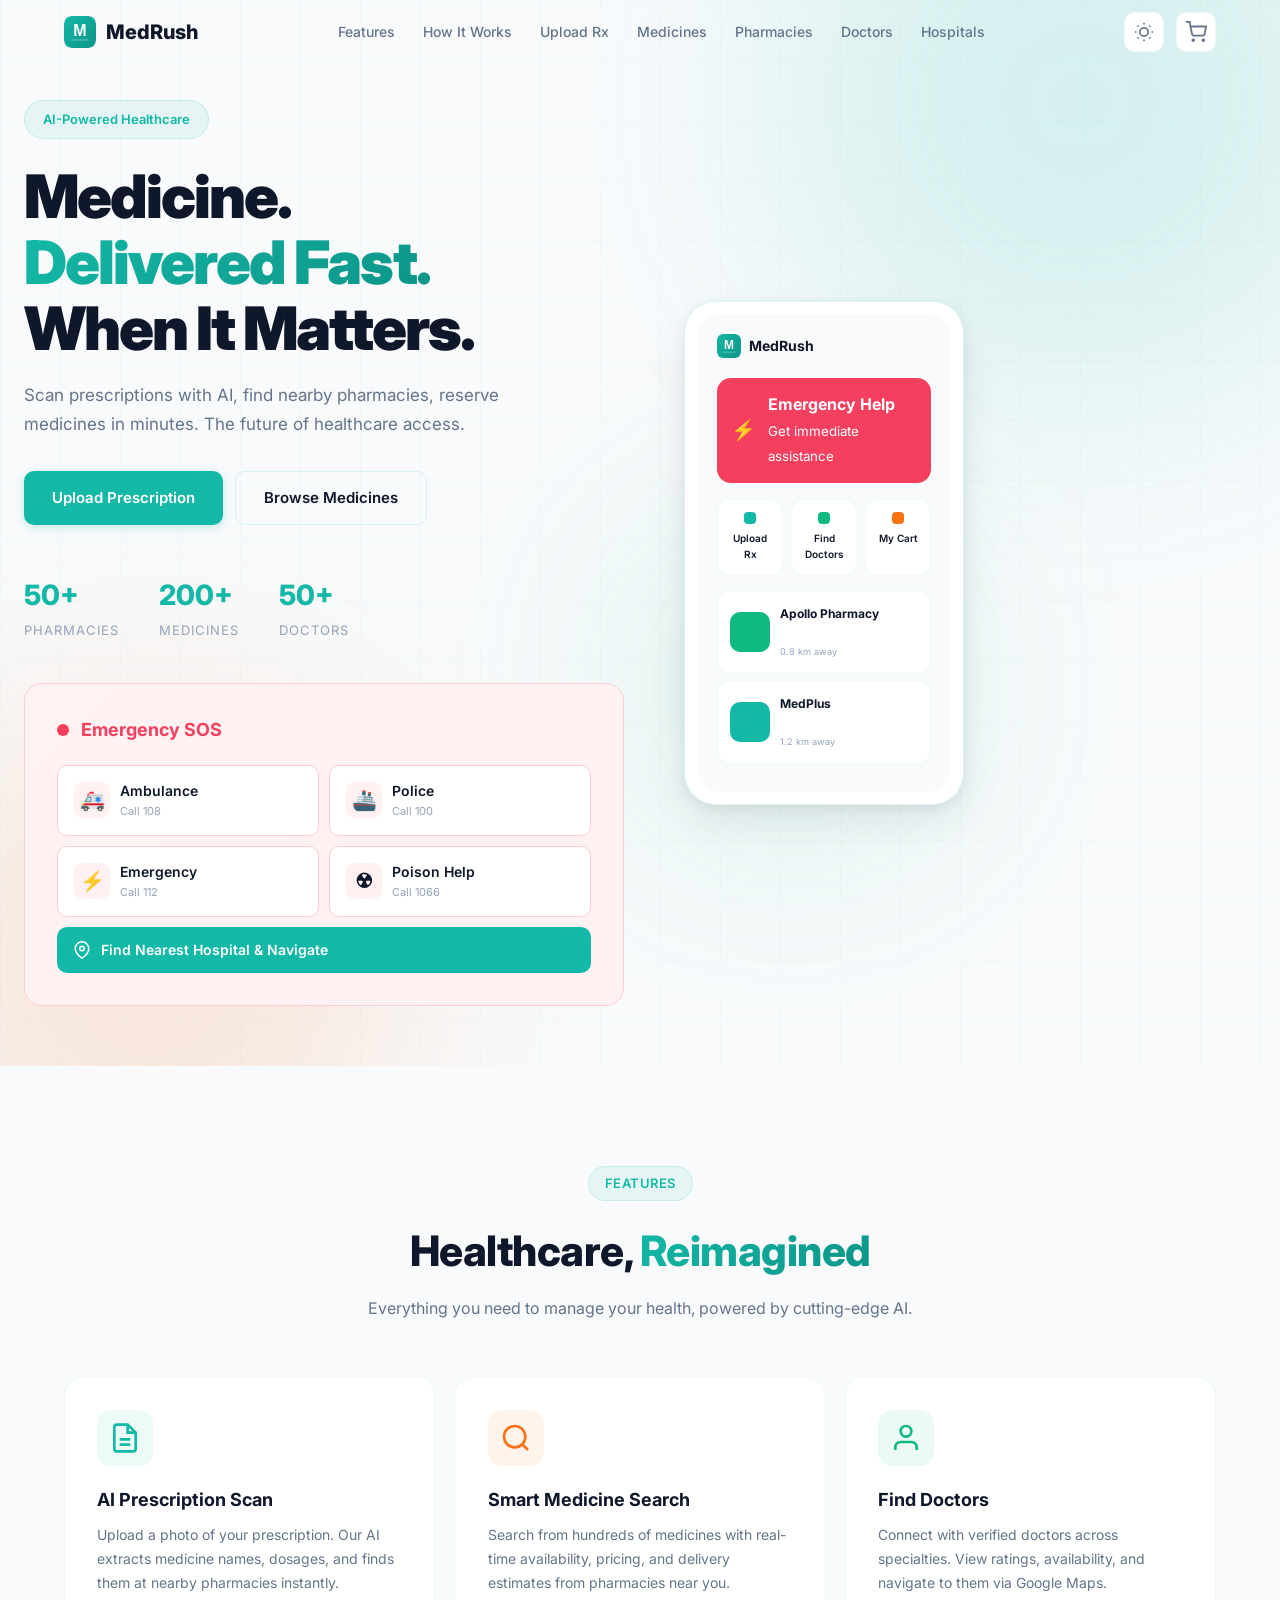
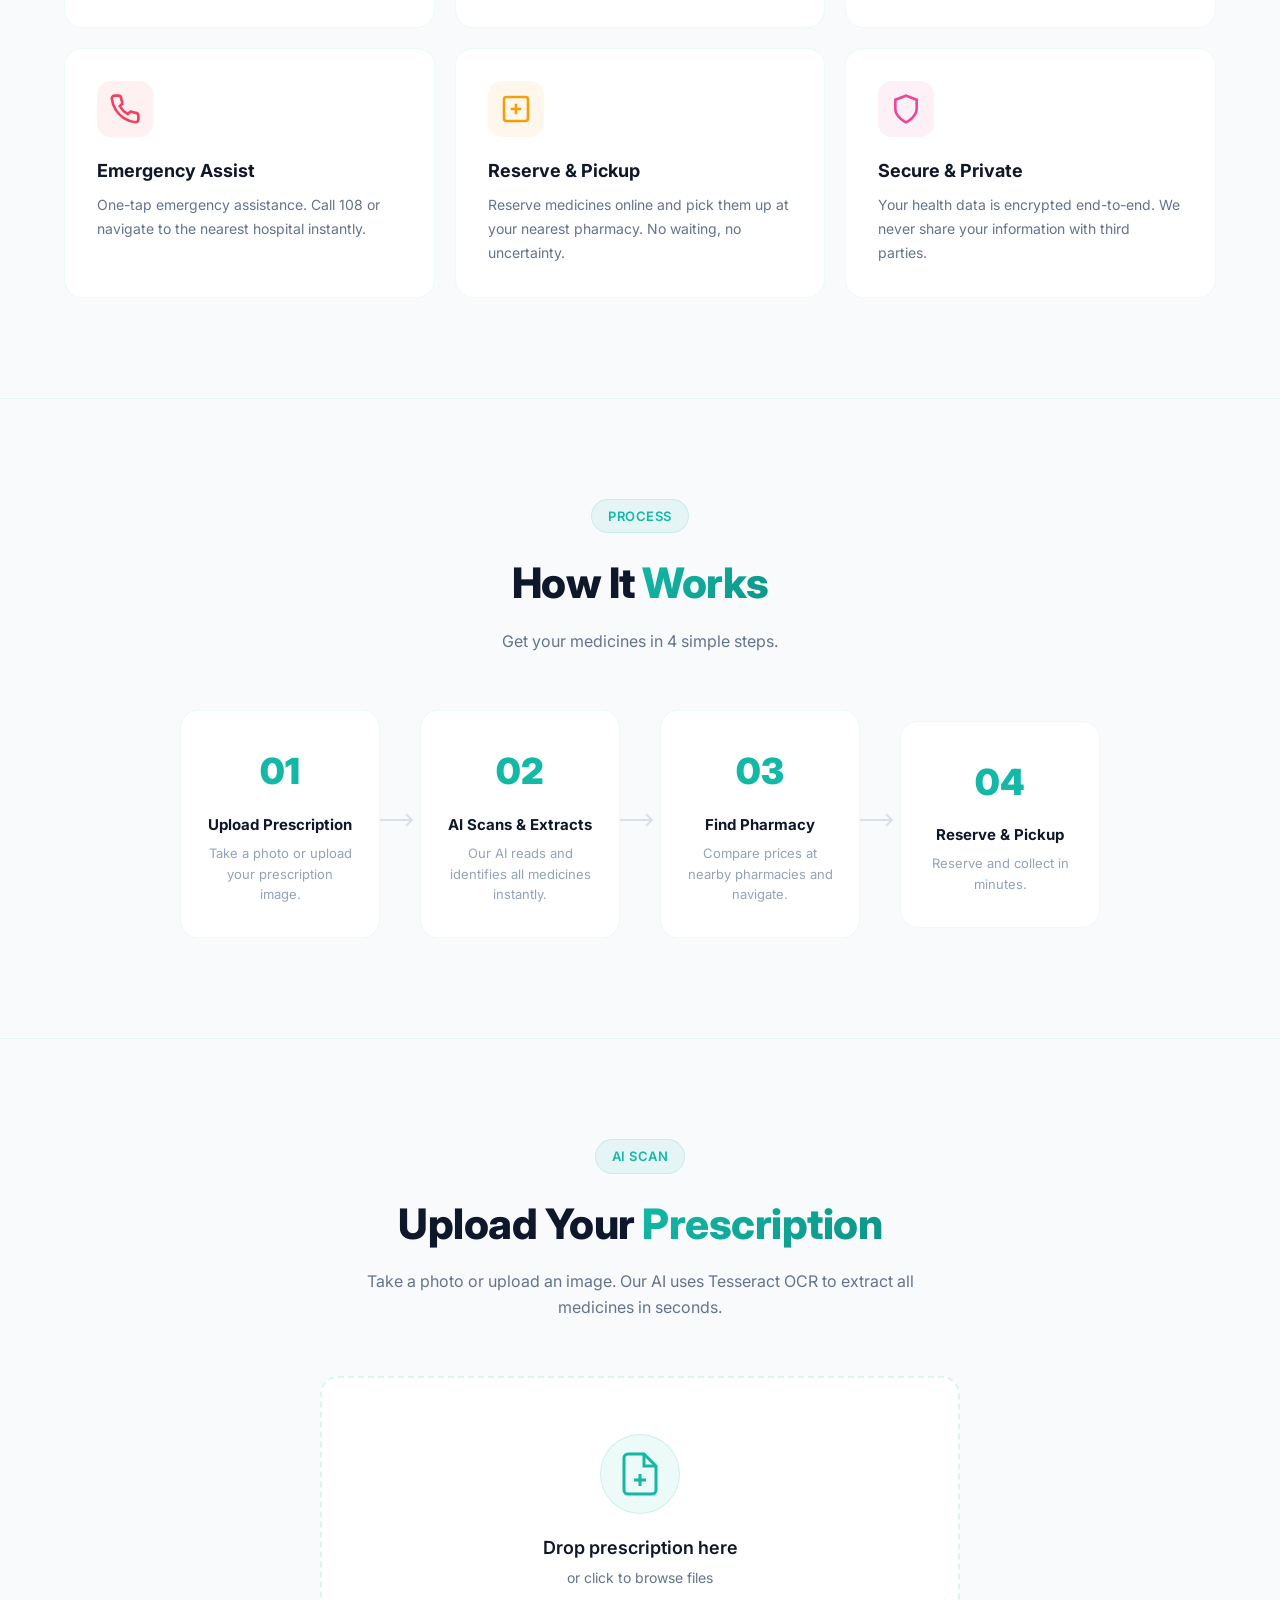
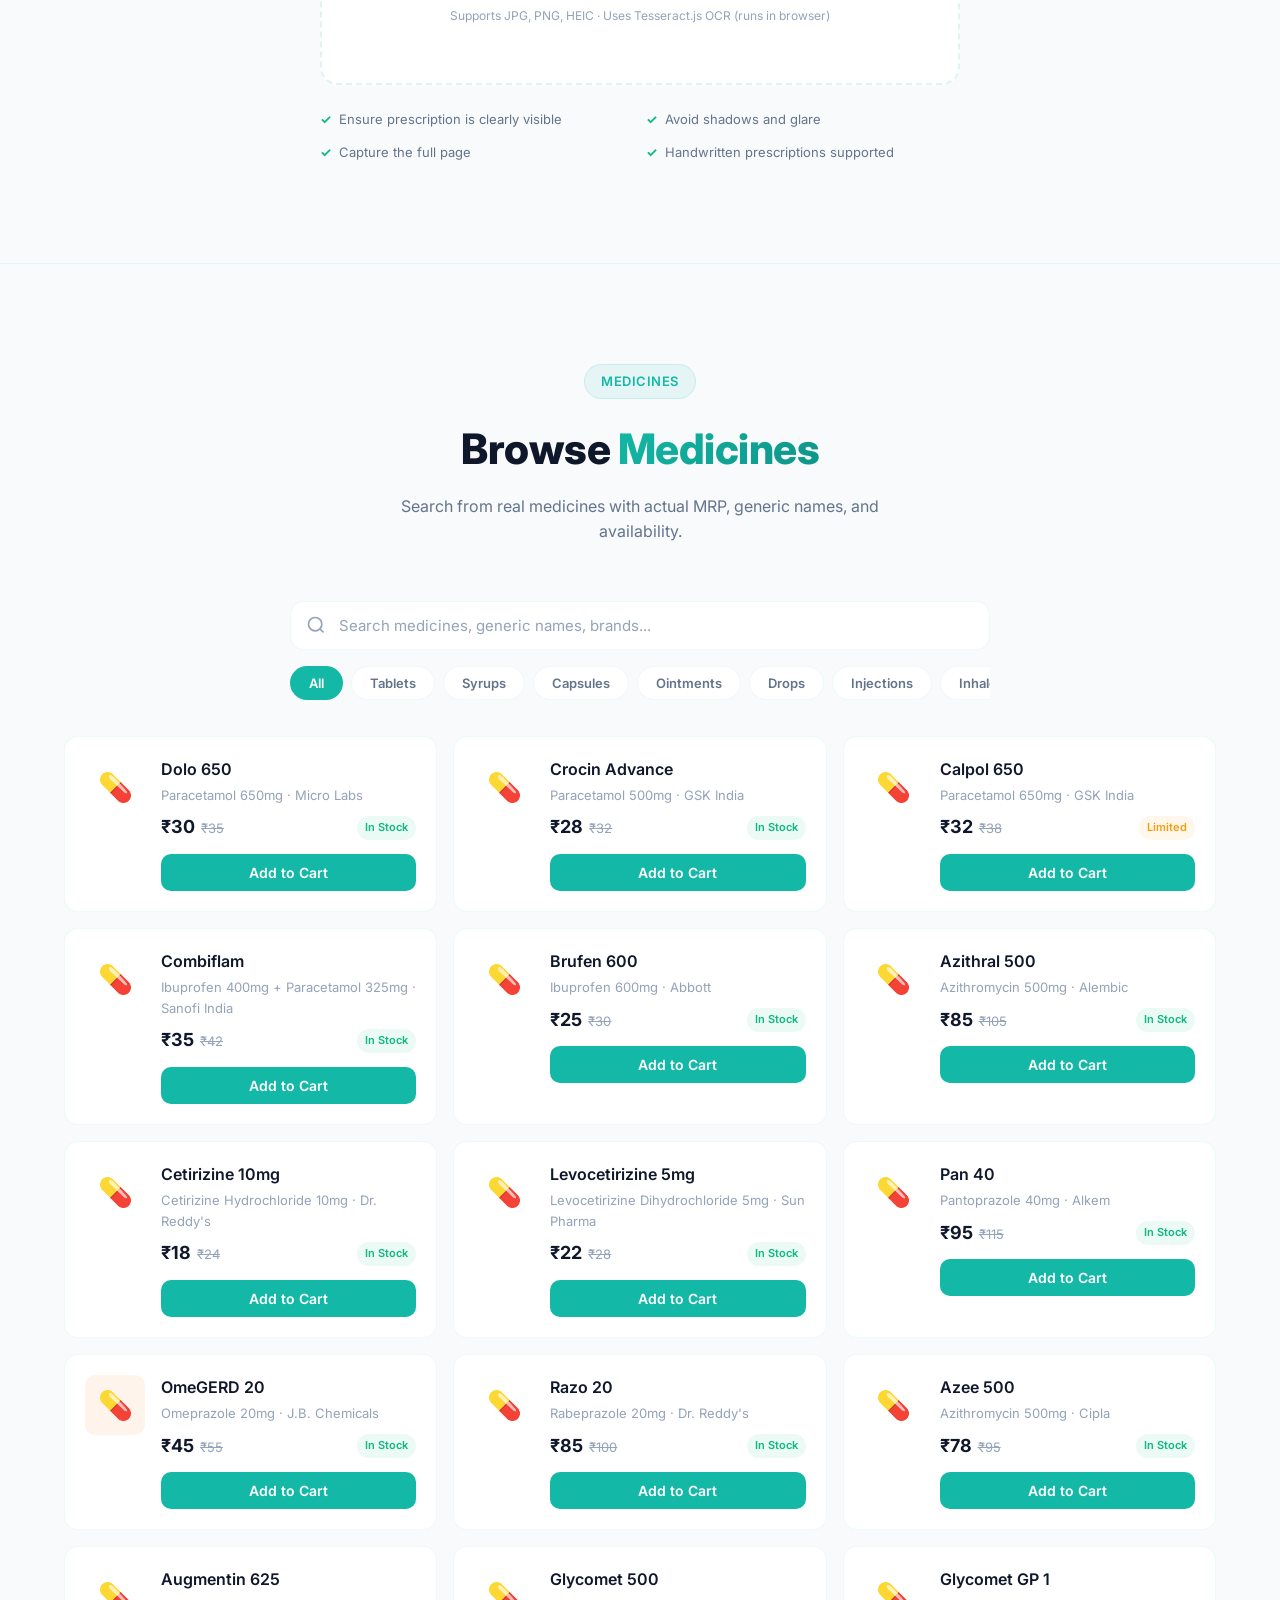
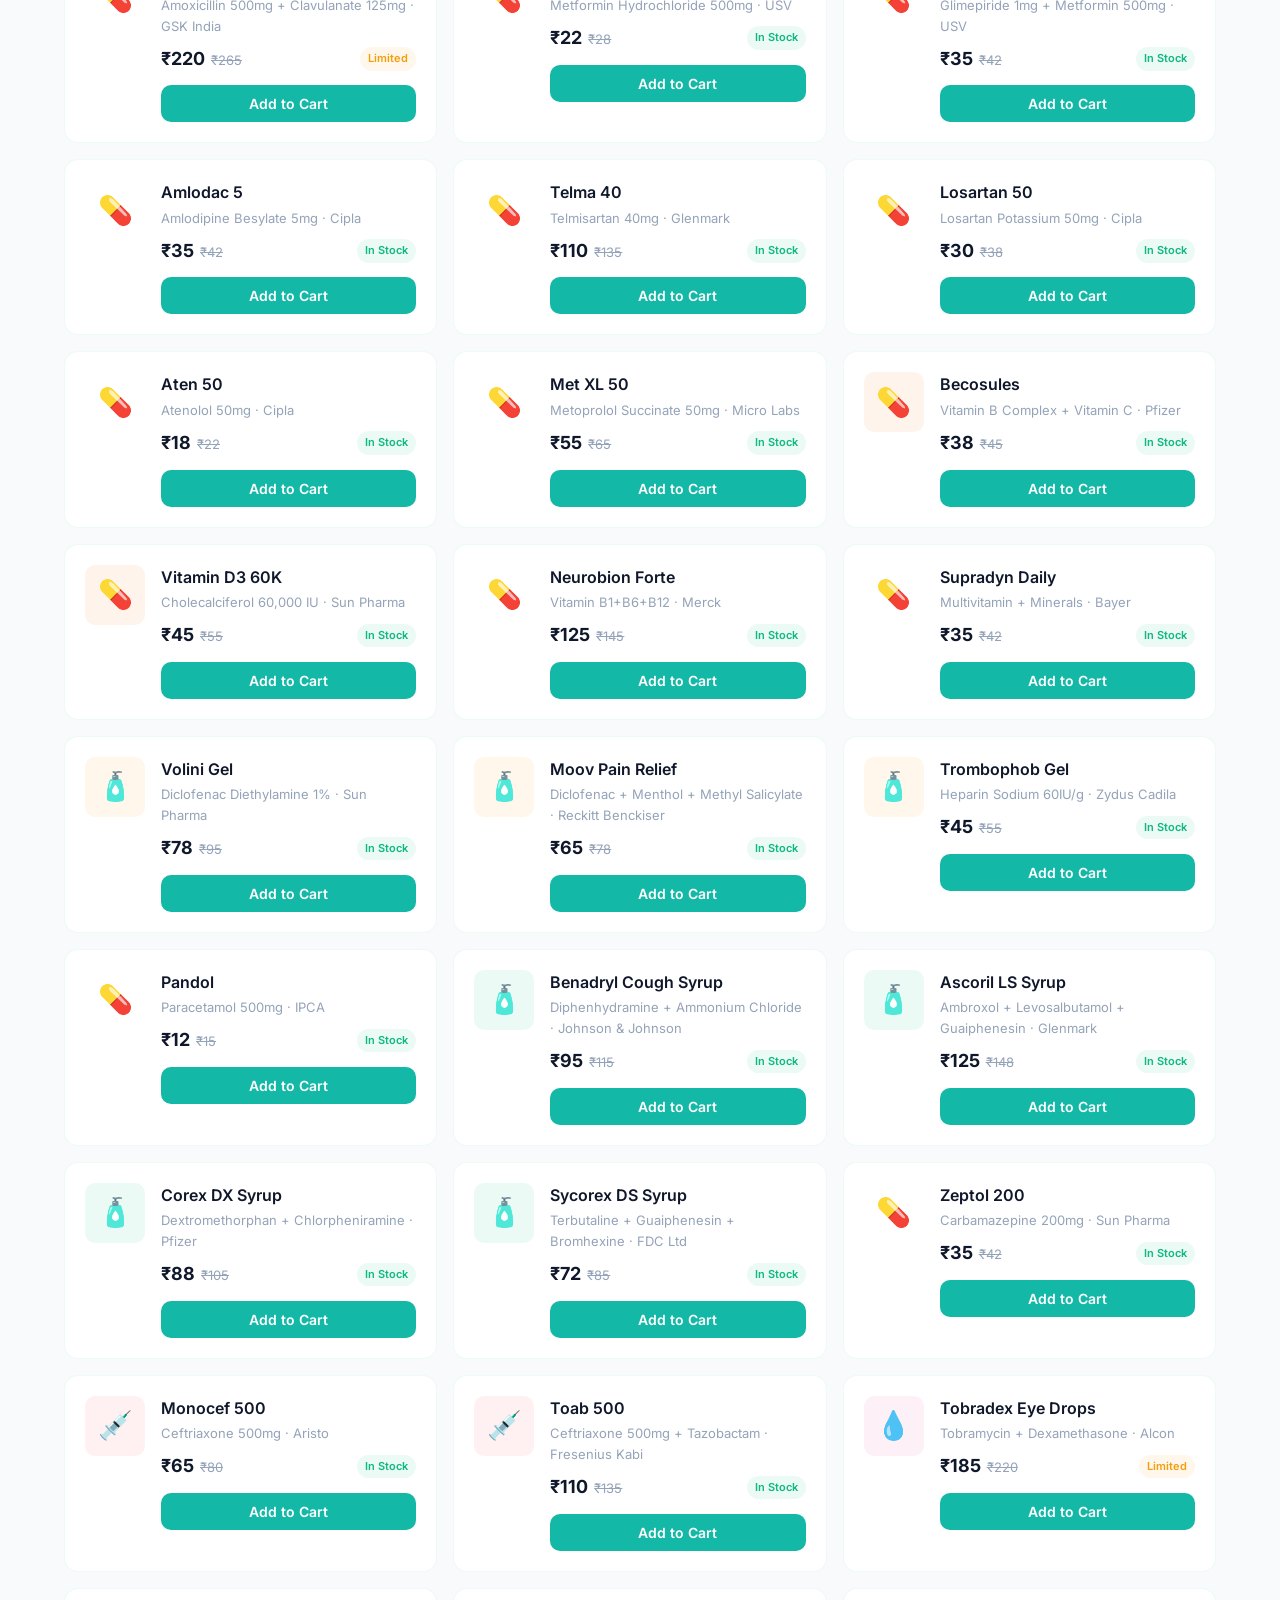
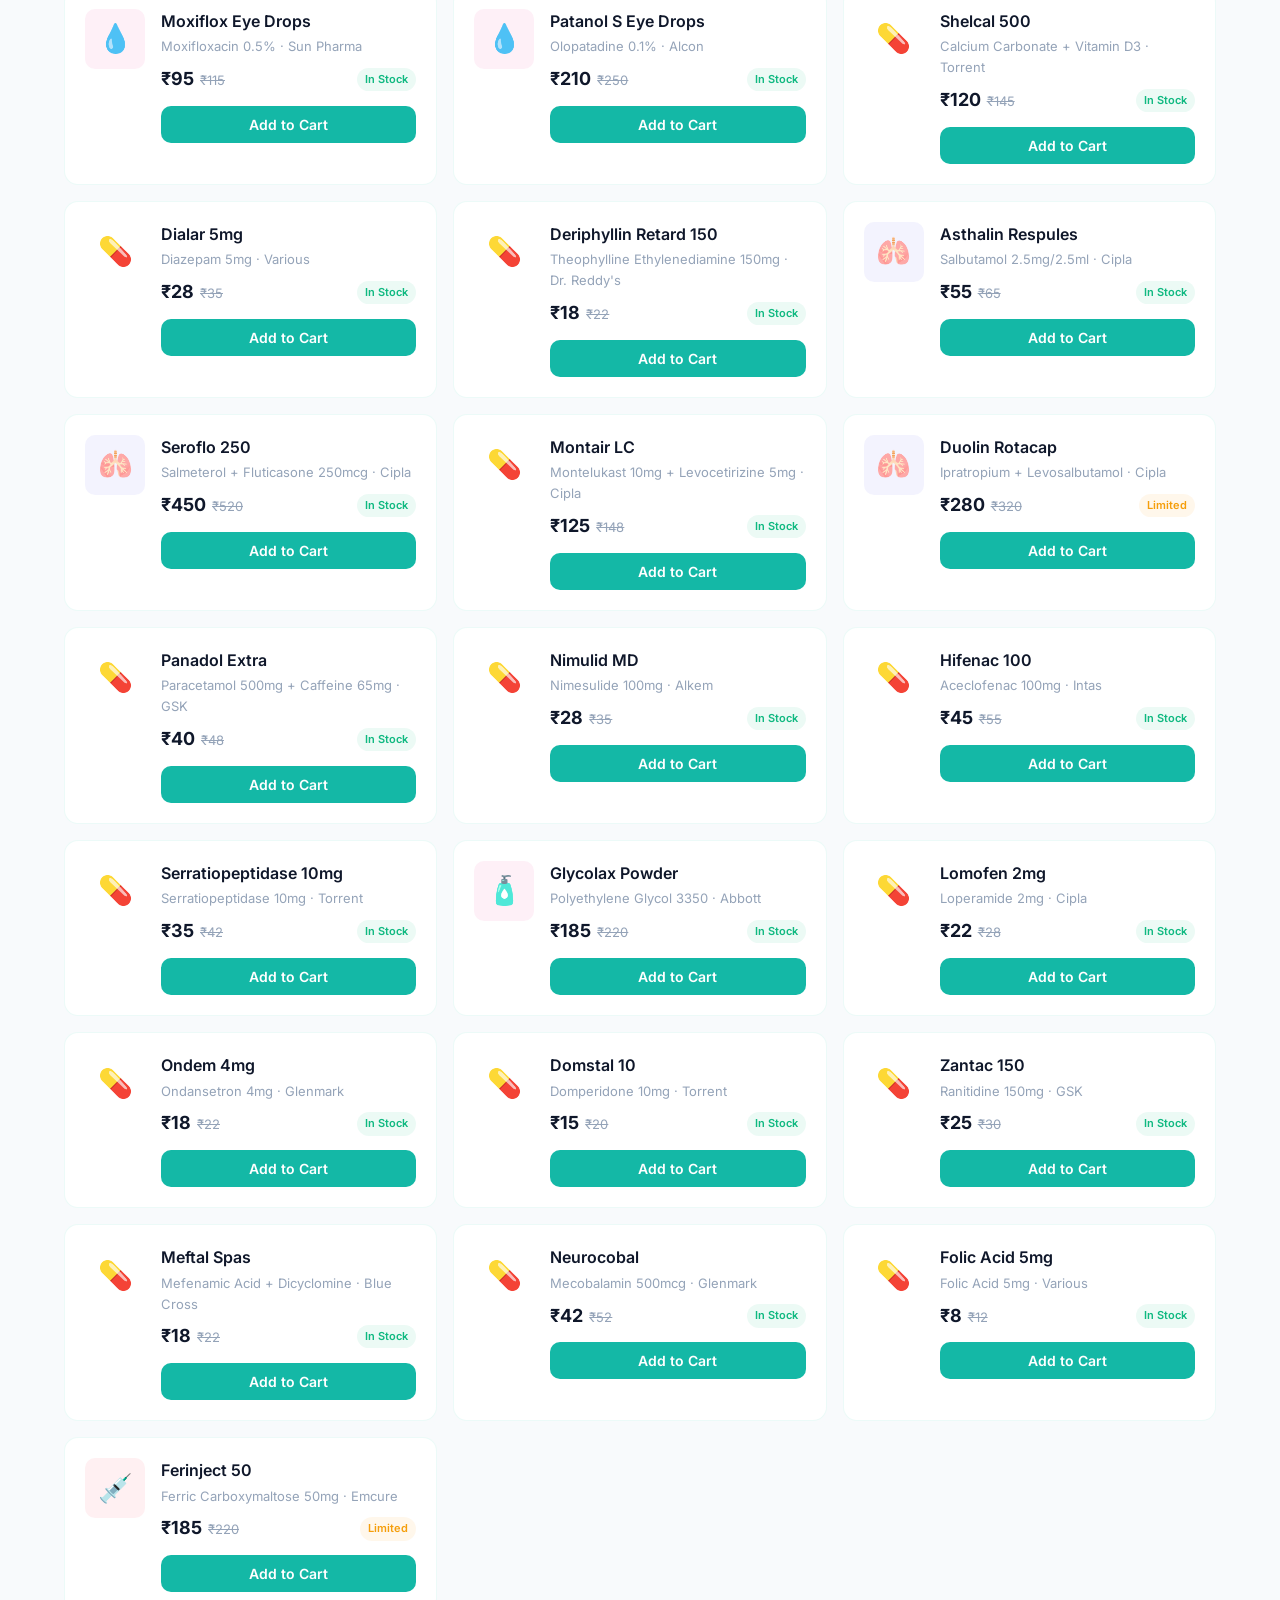
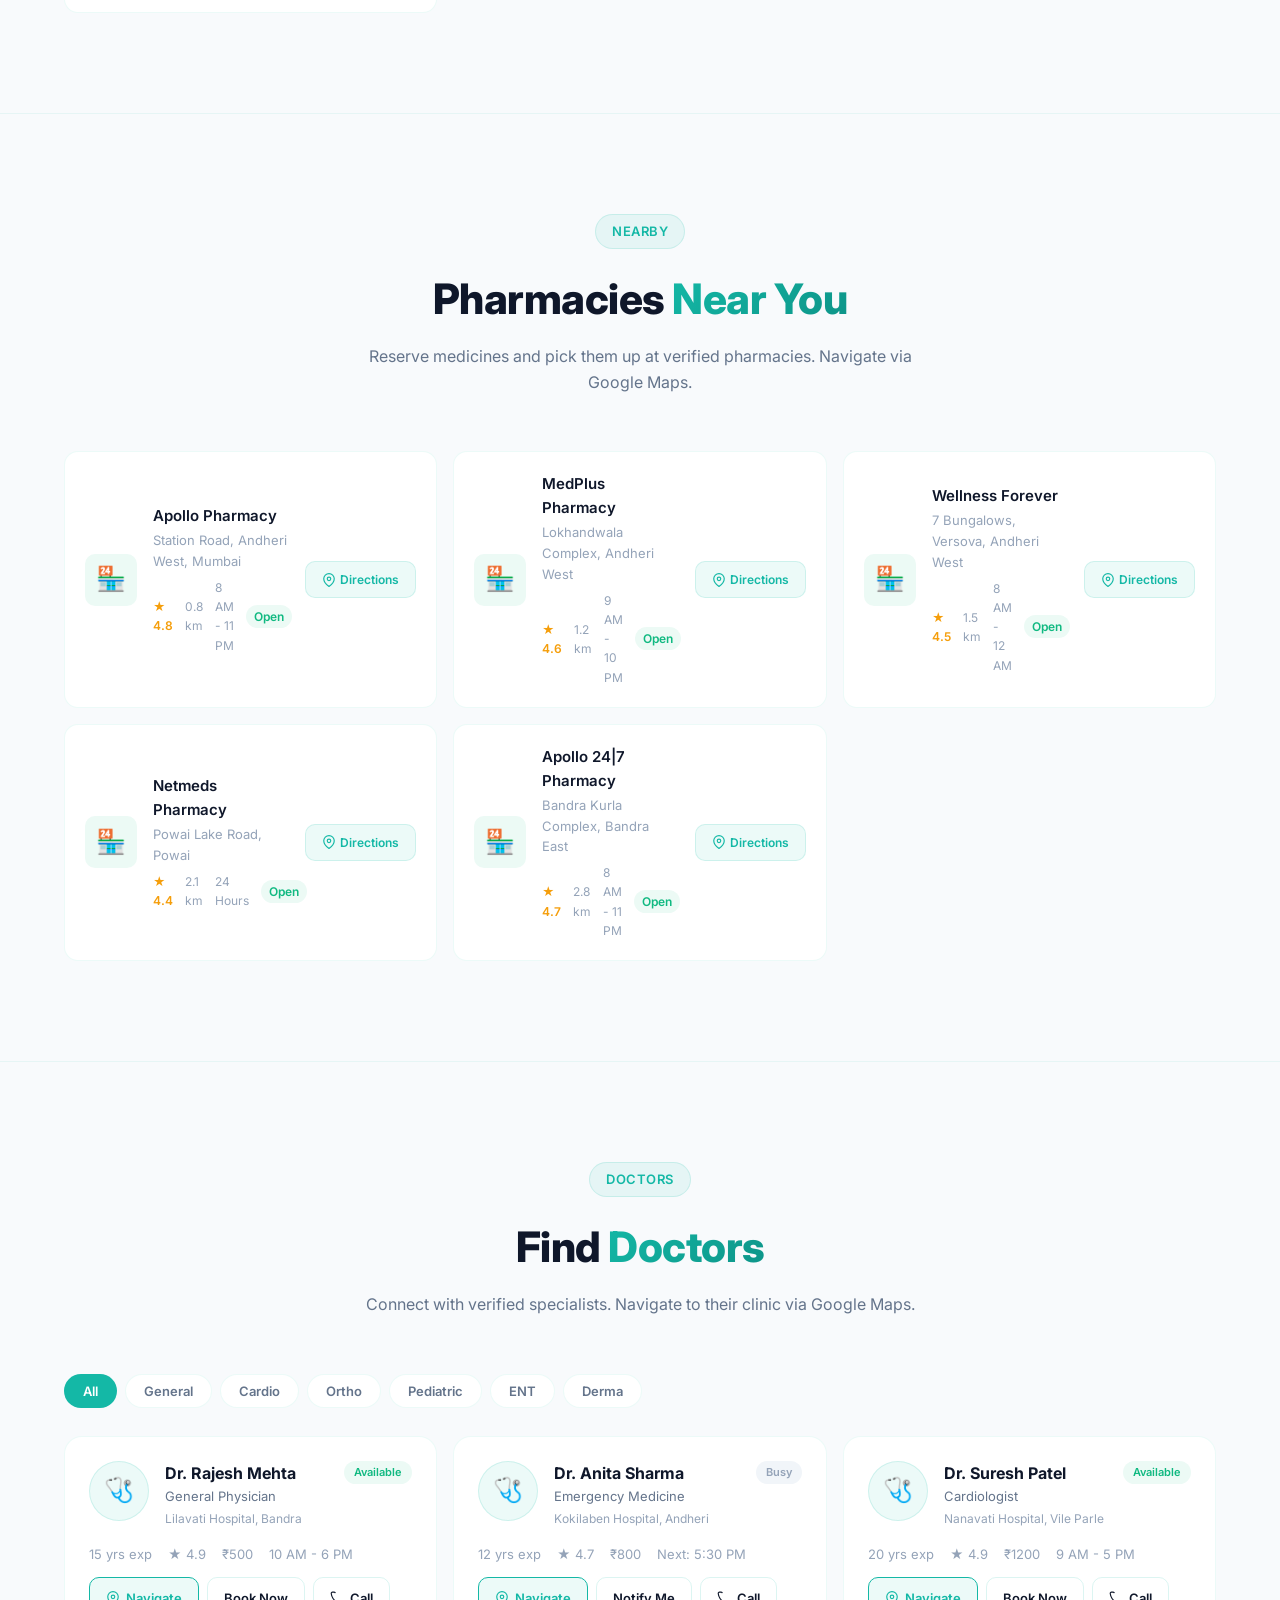
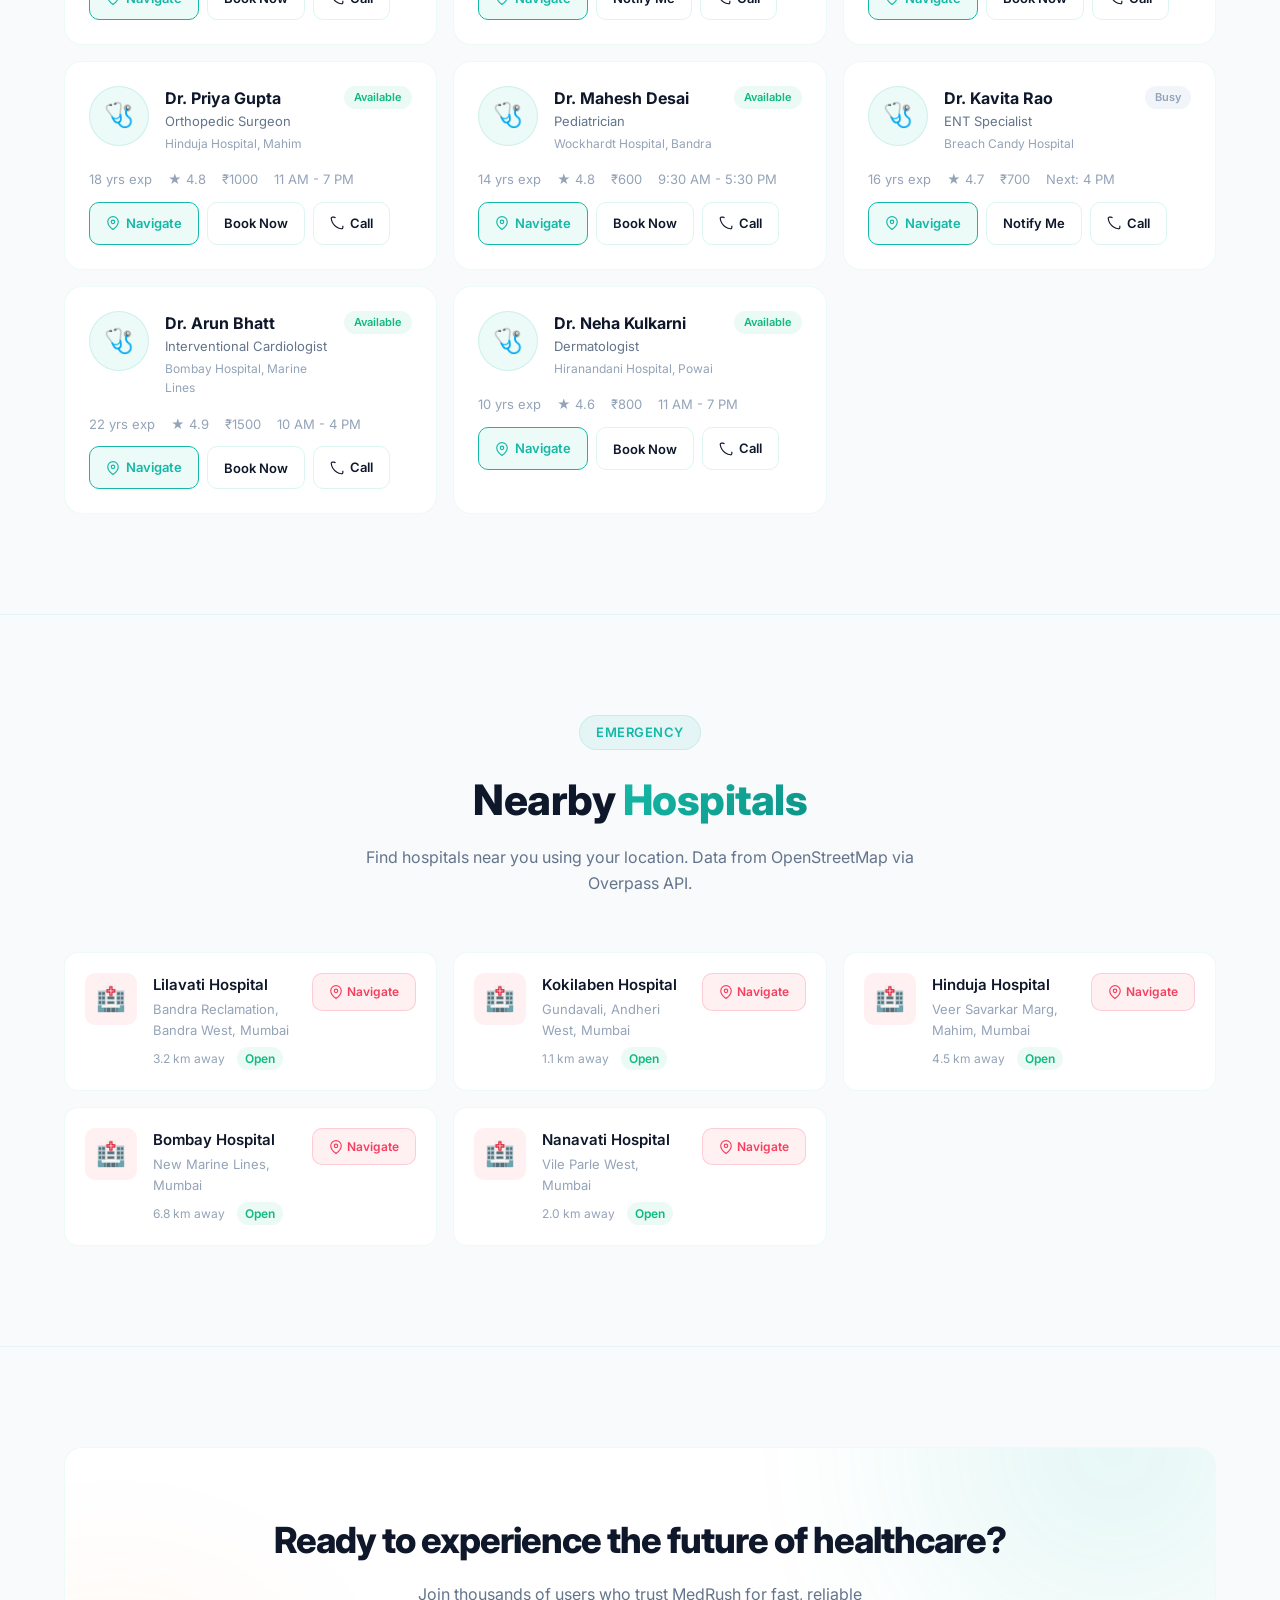
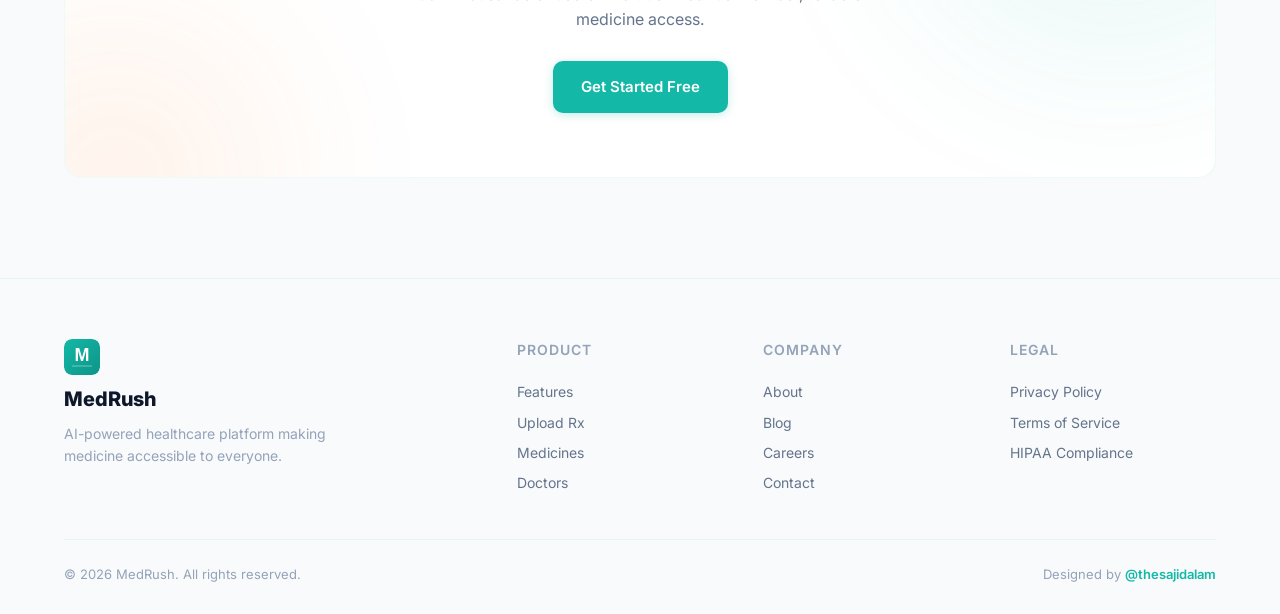
==== commit 7787039f: "Fix: missing logo (SVG), add inhaler/gel CSS, fix all bugs" ====
--- a/index.html
+++ b/index.html
@@ -17,7 +17,7 @@
   <div class="loader" id="loader">
     <div class="loader-inner">
       <div class="loader-logo-wrap">
-        <img src="image/logo.png" alt="MedRush" class="loader-logo">
+        <img src="image/logo.svg" alt="MedRush" class="loader-logo">
         <div class="loader-ring lr1"></div>
         <div class="loader-ring lr2"></div>
         <div class="loader-ring lr3"></div>
@@ -32,7 +32,7 @@
   <nav class="navbar" id="navbar">
     <div class="nav-inner">
       <a href="#hero" class="nav-logo">
-        <img src="image/logo.png" alt="MedRush" class="nav-logo-img">
+        <img src="image/logo.svg" alt="MedRush" class="nav-logo-img">
         <span class="nav-brand">MedRush</span>
       </a>
       <div class="nav-links" id="navLinks">
@@ -115,7 +115,7 @@
       <div class="phone-mockup">
         <div class="phone-screen">
           <div class="mock-header">
-            <img src="image/logo.png" alt="" class="mock-logo">
+            <img src="image/logo.svg" alt="" class="mock-logo">
             <span>MedRush</span>
           </div>
           <div class="mock-card mock-emergency">
@@ -385,7 +385,7 @@
     <div class="container">
       <div class="footer-grid">
         <div class="footer-brand">
-          <img src="image/logo.png" alt="MedRush" class="footer-logo">
+          <img src="image/logo.svg" alt="MedRush" class="footer-logo">
           <span class="footer-name">MedRush</span>
           <p class="footer-desc">AI-powered healthcare platform making medicine accessible to everyone.</p>
         </div>
--- a/style.css
+++ b/style.css
@@ -212,6 +212,8 @@
 .med-img.ointment{background:var(--orange-dim)}
 .med-img.drops{background:rgba(236,72,153,.08)}
 .med-img.injection{background:var(--red-dim)}
+.med-img.inhaler{background:rgba(99,102,241,.08)}
+.med-img.gel{background:rgba(236,72,153,.08)}
 .med-body{flex:1;min-width:0}
 .med-name{font-size:16px;font-weight:600;margin-bottom:2px}
 .med-generic{font-size:13px;color:var(--text-3);margin-bottom:8px}
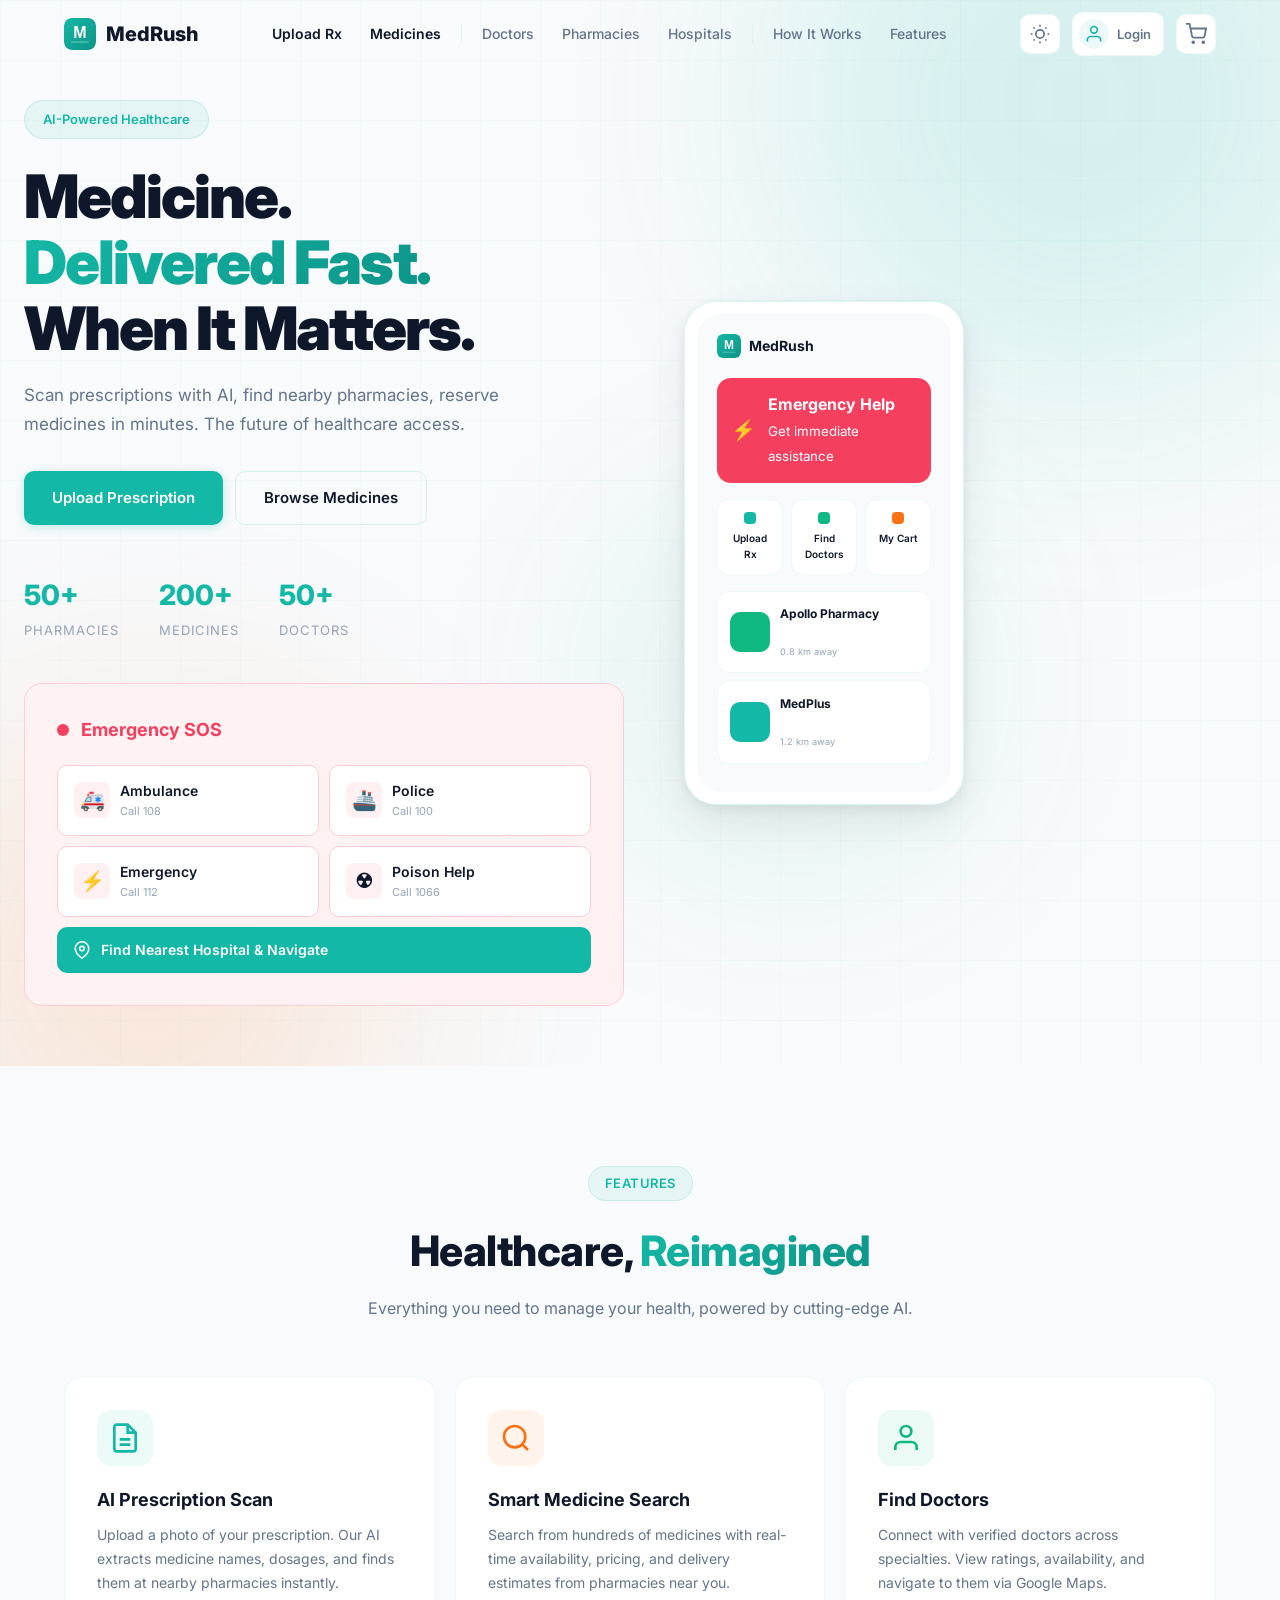
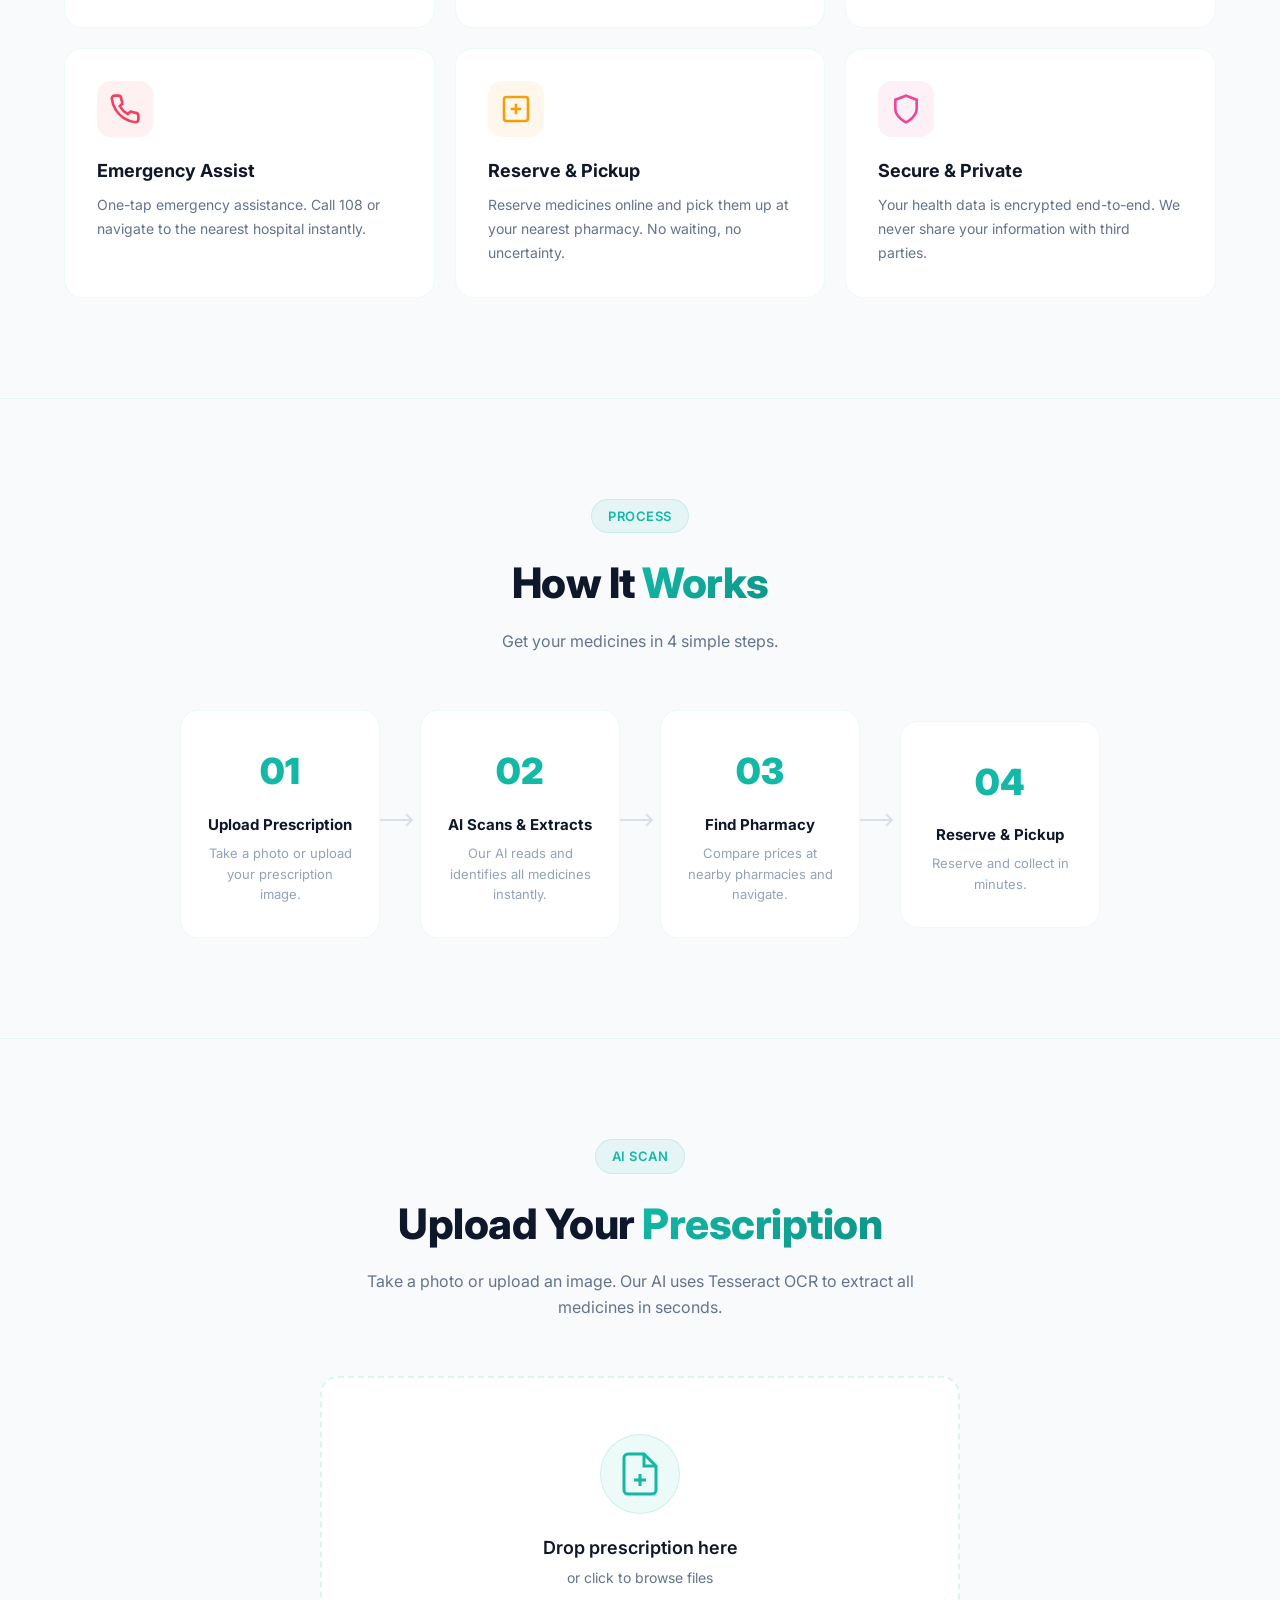
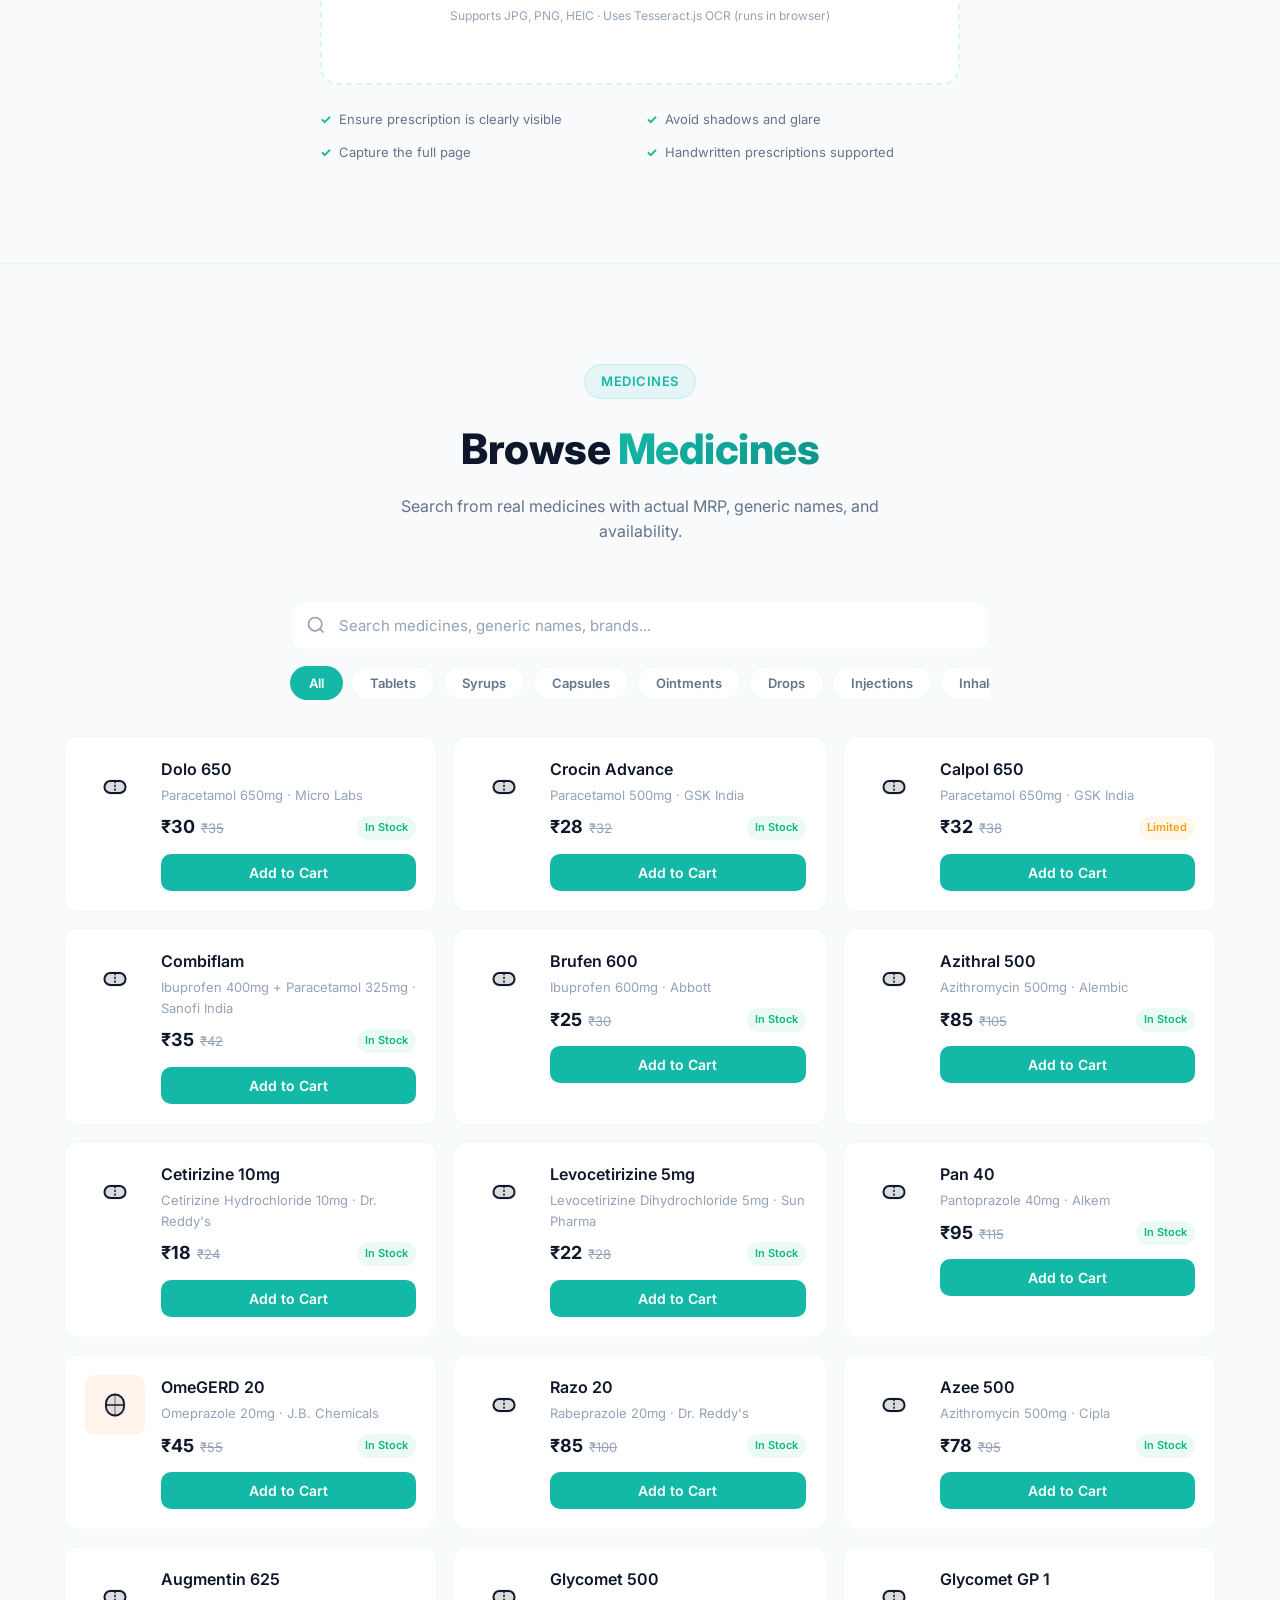
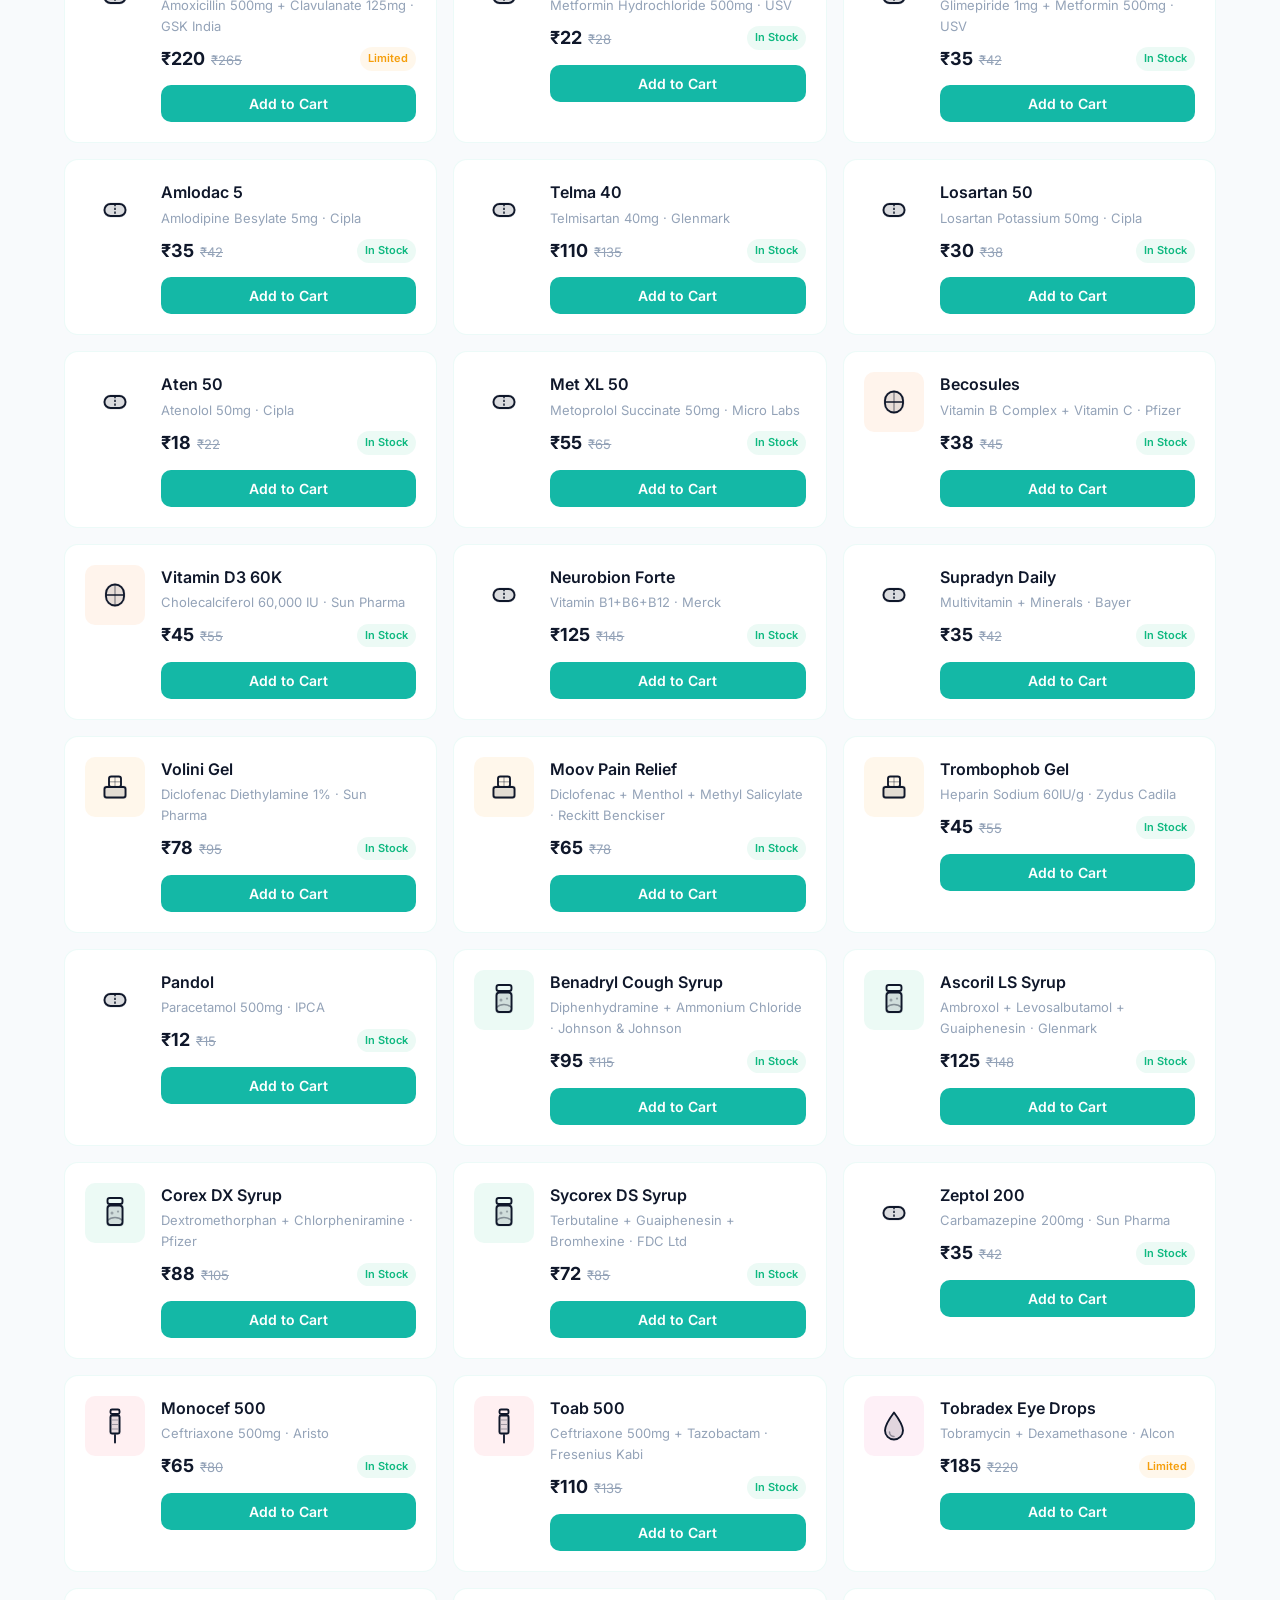
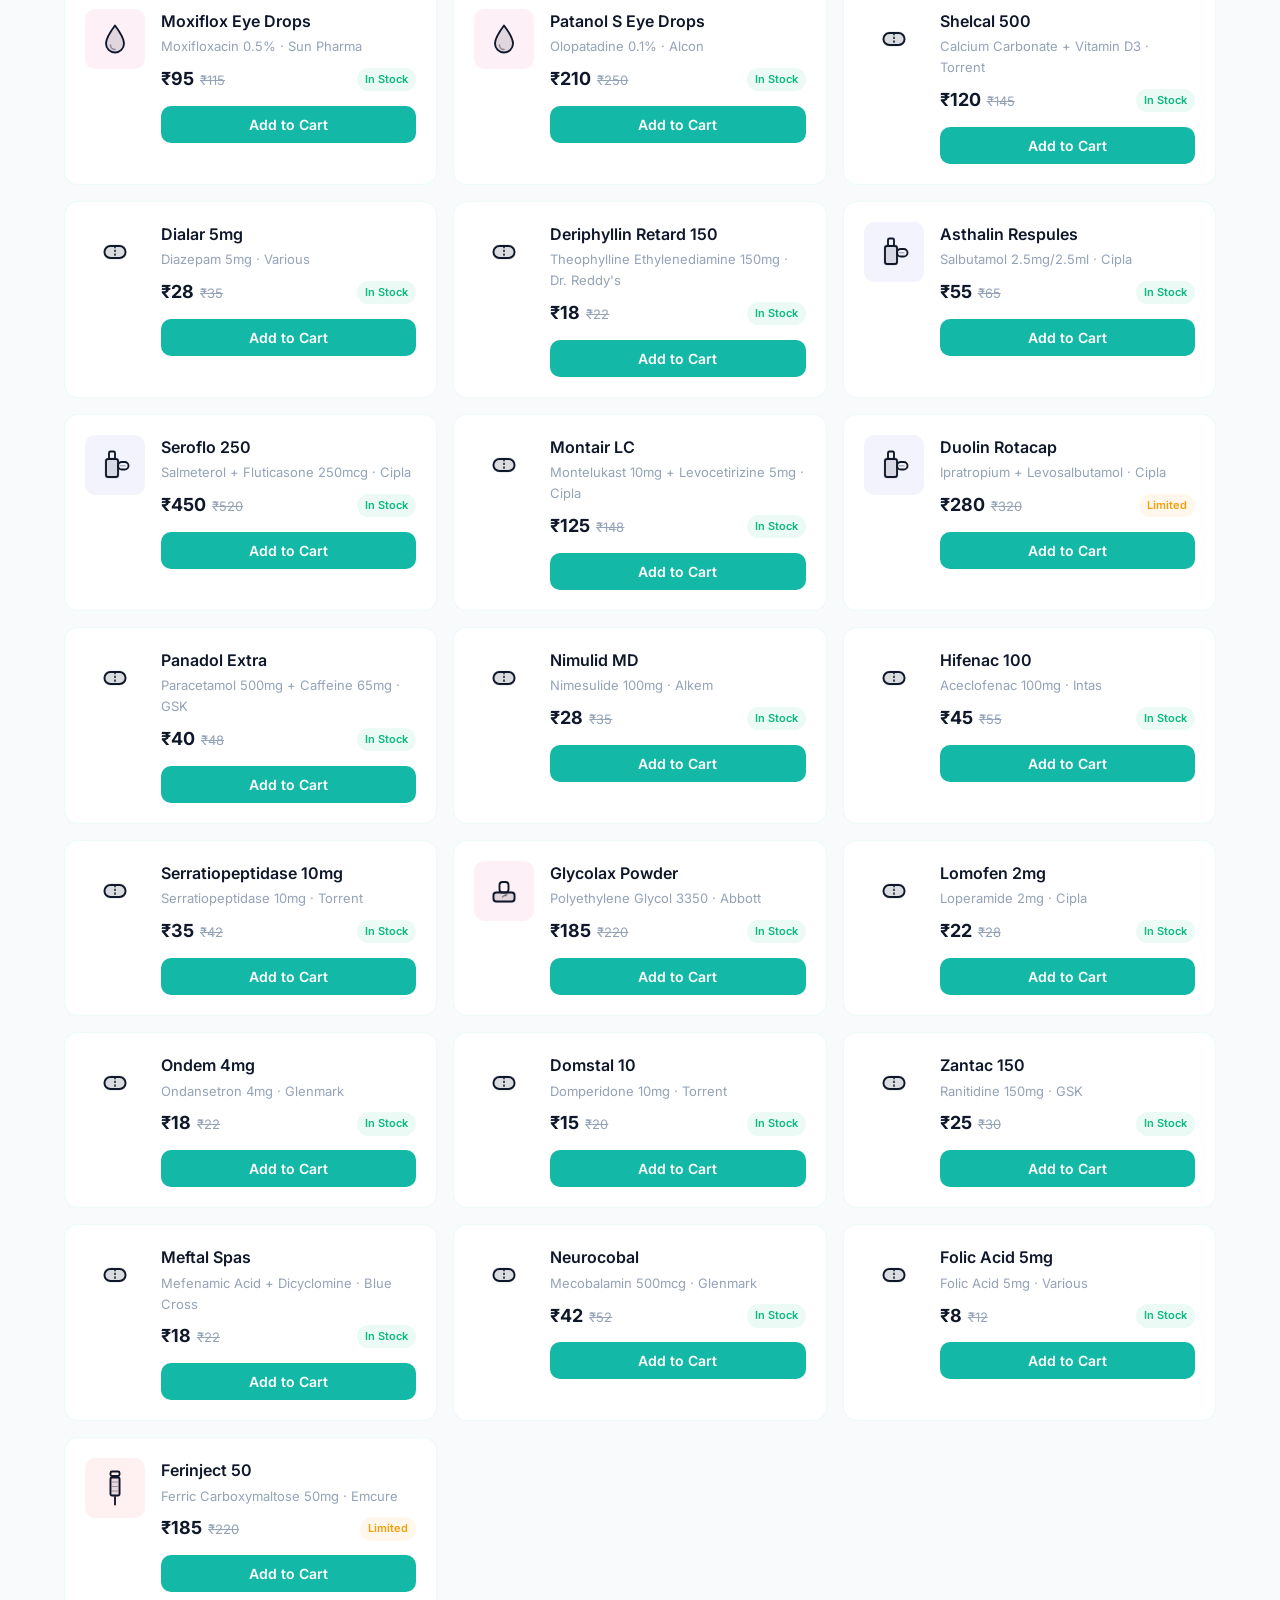
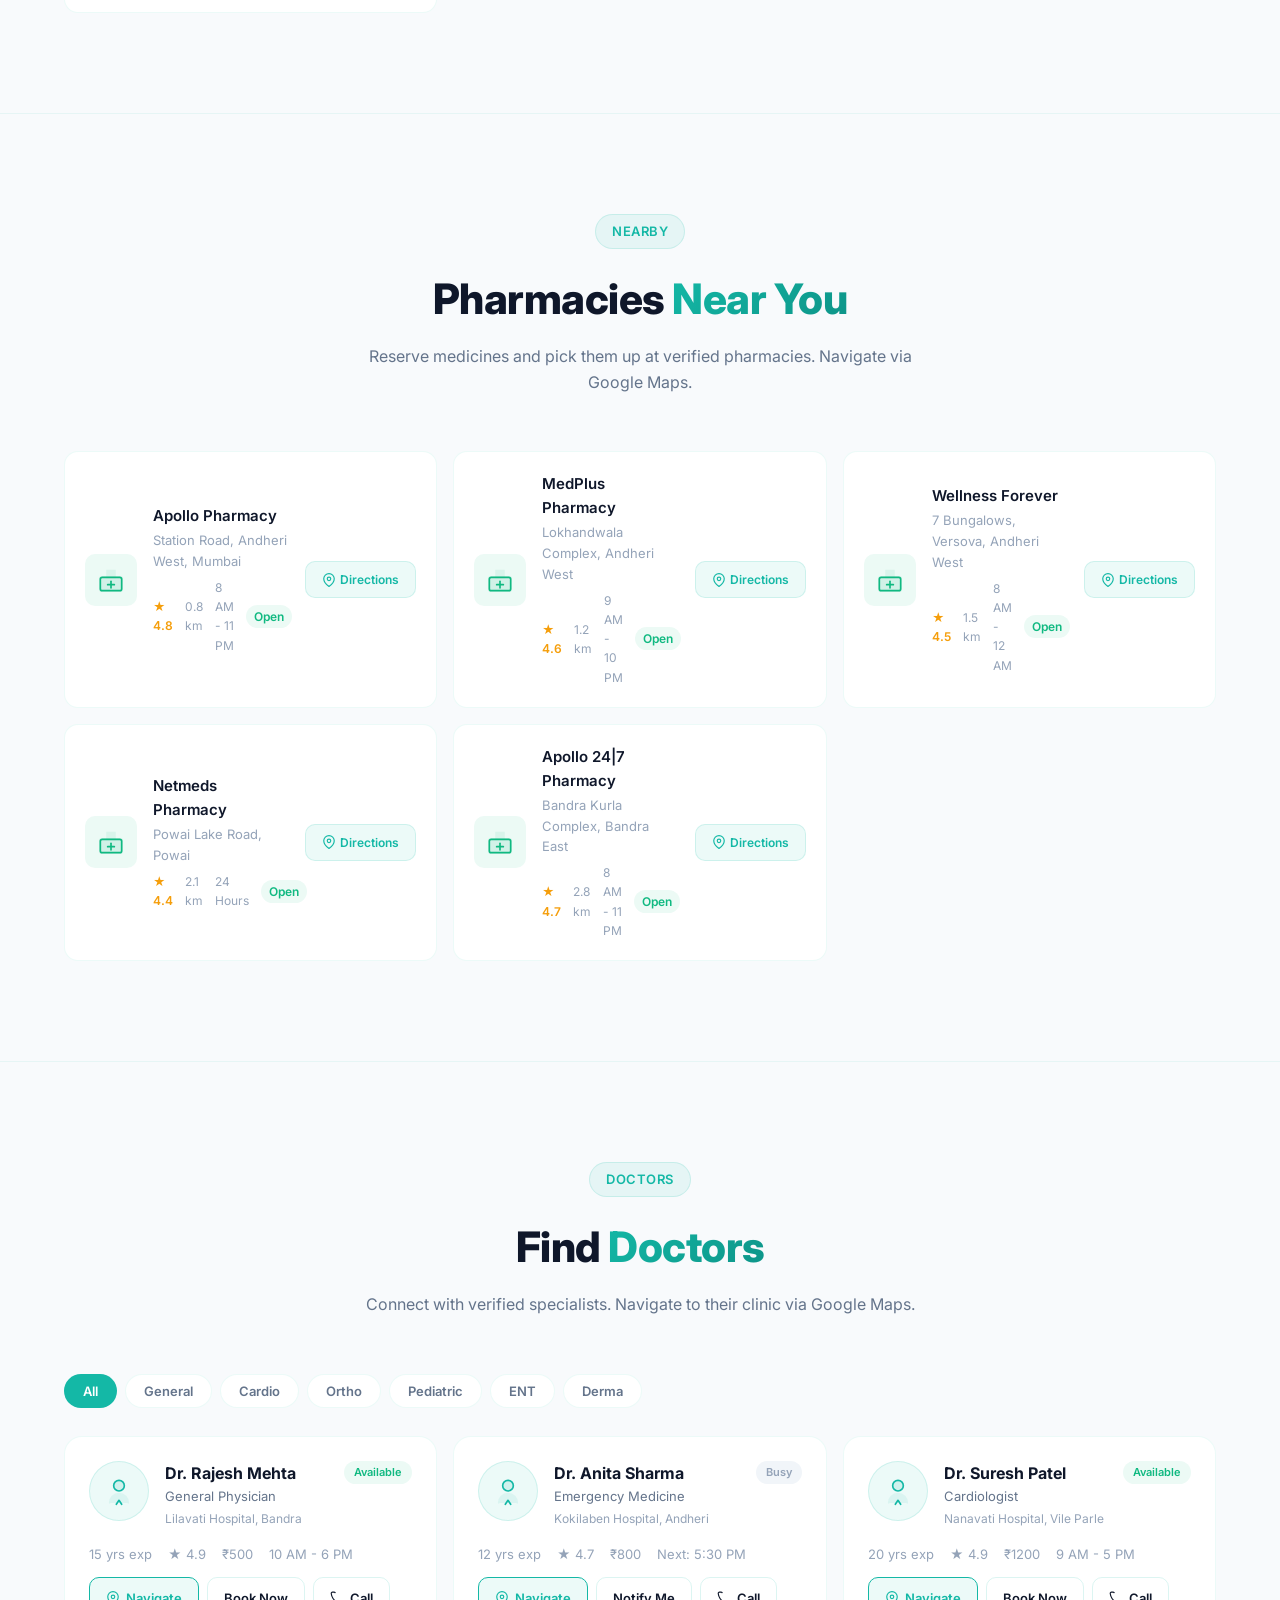
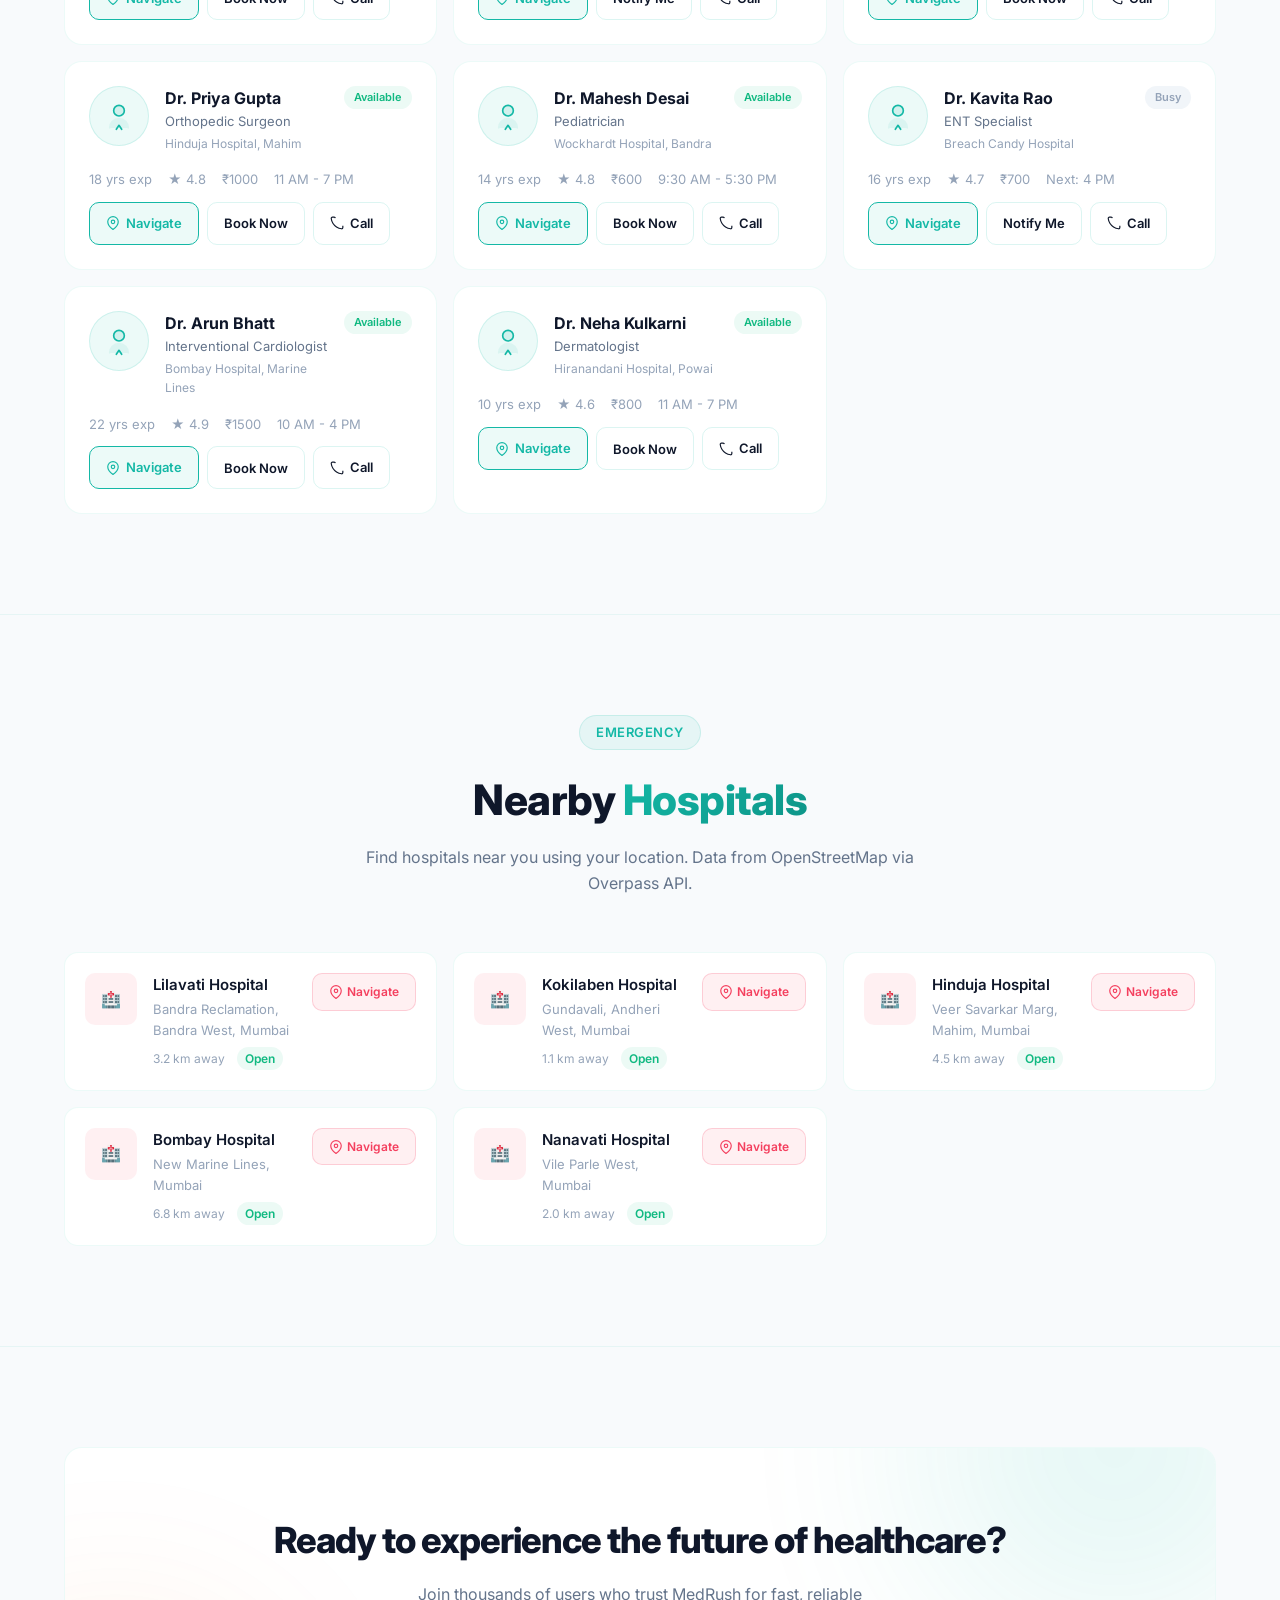
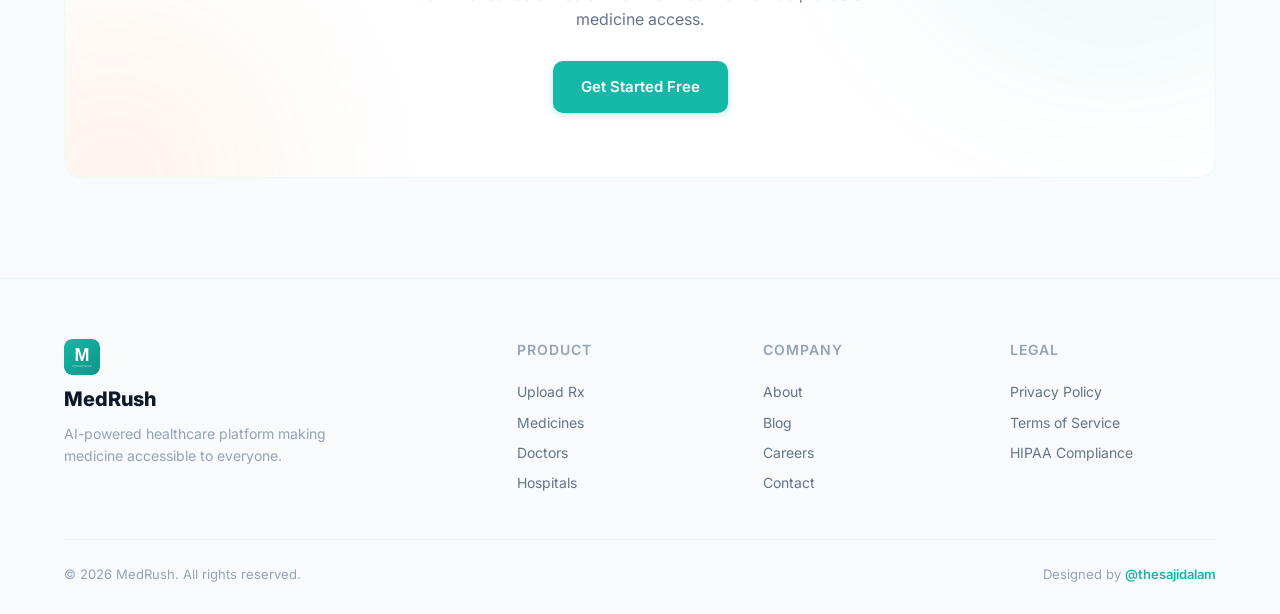
==== commit b65f85ca: "Auth system (localStorage), profile editing, orders, reorganized nav" ====
--- a/index.html
+++ b/index.html
@@ -36,19 +36,65 @@
         <span class="nav-brand">MedRush</span>
       </a>
       <div class="nav-links" id="navLinks">
+        <a href="#upload" class="nav-link nav-priority">Upload Rx</a>
+        <a href="#medicines" class="nav-link nav-priority">Medicines</a>
+        <div class="nav-divider"></div>
+        <a href="#doctors" class="nav-link">Doctors</a>
+        <a href="#pharmacies" class="nav-link">Pharmacies</a>
+        <a href="#hospitals" class="nav-link">Hospitals</a>
+        <div class="nav-divider"></div>
+        <a href="#how" class="nav-link">How It Works</a>
         <a href="#features" class="nav-link">Features</a>
-        <a href="#how" class="nav-link">How It Works</a>
-        <a href="#upload" class="nav-link">Upload Rx</a>
-        <a href="#medicines" class="nav-link">Medicines</a>
-        <a href="#pharmacies" class="nav-link">Pharmacies</a>
-        <a href="#doctors" class="nav-link">Doctors</a>
-        <a href="#hospitals" class="nav-link">Hospitals</a>
       </div>
       <div class="nav-actions">
         <button class="theme-btn" id="themeBtn" aria-label="Toggle theme">
           <svg class="icon-sun" width="20" height="20" viewBox="0 0 24 24" fill="none" stroke="currentColor" stroke-width="2"><circle cx="12" cy="12" r="5"/><line x1="12" y1="1" x2="12" y2="3"/><line x1="12" y1="21" x2="12" y2="23"/><line x1="4.22" y1="4.22" x2="5.64" y2="5.64"/><line x1="18.36" y1="18.36" x2="19.78" y2="19.78"/><line x1="1" y1="12" x2="3" y2="12"/><line x1="21" y1="12" x2="23" y2="12"/><line x1="4.22" y1="19.78" x2="5.64" y2="18.36"/><line x1="18.36" y1="5.64" x2="19.78" y2="4.22"/></svg>
           <svg class="icon-moon" width="20" height="20" viewBox="0 0 24 24" fill="none" stroke="currentColor" stroke-width="2"><path d="M21 12.79A9 9 0 1 1 11.21 3 7 7 0 0 0 21 12.79z"/></svg>
         </button>
+
+        <!-- ACCOUNT -->
+        <div class="account-wrap" id="accountWrap">
+          <button class="account-btn" id="accountBtn" aria-label="Account">
+            <div class="account-avatar" id="accountAvatar">
+              <svg width="20" height="20" viewBox="0 0 24 24" fill="none" stroke="currentColor" stroke-width="2"><path d="M20 21v-2a4 4 0 00-4-4H8a4 4 0 00-4 4v2"/><circle cx="12" cy="7" r="4"/></svg>
+            </div>
+            <span class="account-label" id="accountLabel">Login</span>
+          </button>
+          <div class="account-dropdown" id="accountDropdown">
+            <div class="dropdown-guest" id="dropdownGuest">
+              <p class="dropdown-hint">Access your prescriptions, orders & more</p>
+              <button class="btn btn-glow btn-sm btn-full" id="dropdownLoginBtn">Login / Sign Up</button>
+            </div>
+            <div class="dropdown-user" id="dropdownUser" style="display:none">
+              <div class="dropdown-user-info">
+                <div class="dropdown-user-avatar" id="dropdownAvatar">A</div>
+                <div>
+                  <div class="dropdown-user-name" id="dropdownName">User</div>
+                  <div class="dropdown-user-email" id="dropdownEmail">user@email.com</div>
+                </div>
+              </div>
+              <div class="dropdown-divider"></div>
+              <button class="dropdown-item" id="dropdownProfile">
+                <svg width="18" height="18" viewBox="0 0 24 24" fill="none" stroke="currentColor" stroke-width="2"><path d="M20 21v-2a4 4 0 00-4-4H8a4 4 0 00-4 4v2"/><circle cx="12" cy="7" r="4"/></svg>
+                My Profile
+              </button>
+              <button class="dropdown-item" id="dropdownOrders">
+                <svg width="18" height="18" viewBox="0 0 24 24" fill="none" stroke="currentColor" stroke-width="2"><path d="M6 2L3 6v14a2 2 0 002 2h14a2 2 0 002-2V6l-3-4z"/><line x1="3" y1="6" x2="21" y2="6"/><path d="M16 10a4 4 0 01-8 0"/></svg>
+                My Orders
+              </button>
+              <button class="dropdown-item" id="dropdownSettings">
+                <svg width="18" height="18" viewBox="0 0 24 24" fill="none" stroke="currentColor" stroke-width="2"><circle cx="12" cy="12" r="3"/><path d="M19.4 15a1.65 1.65 0 00.33 1.82l.06.06a2 2 0 010 2.83 2 2 0 01-2.83 0l-.06-.06a1.65 1.65 0 00-1.82-.33 1.65 1.65 0 00-1 1.51V21a2 2 0 01-4 0v-.09A1.65 1.65 0 009 19.4a1.65 1.65 0 00-1.82.33l-.06.06a2 2 0 01-2.83 0 2 2 0 010-2.83l.06-.06A1.65 1.65 0 004.68 15a1.65 1.65 0 00-1.51-1H3a2 2 0 010-4h.09A1.65 1.65 0 004.6 9a1.65 1.65 0 00-.33-1.82l-.06-.06a2 2 0 012.83-2.83l.06.06A1.65 1.65 0 009 4.68a1.65 1.65 0 001-1.51V3a2 2 0 014 0v.09a1.65 1.65 0 001 1.51 1.65 1.65 0 001.82-.33l.06-.06a2 2 0 012.83 2.83l-.06.06A1.65 1.65 0 0019.32 9a1.65 1.65 0 001.51 1H21a2 2 0 010 4h-.09a1.65 1.65 0 00-1.51 1z"/></svg>
+                Settings
+              </button>
+              <div class="dropdown-divider"></div>
+              <button class="dropdown-item dropdown-logout" id="dropdownLogout">
+                <svg width="18" height="18" viewBox="0 0 24 24" fill="none" stroke="currentColor" stroke-width="2"><path d="M9 21H5a2 2 0 01-2-2V5a2 2 0 012-2h4"/><polyline points="16 17 21 12 16 7"/><line x1="21" y1="12" x2="9" y2="12"/></svg>
+                Logout
+              </button>
+            </div>
+          </div>
+        </div>
+
         <button class="cart-btn" id="cartToggle" aria-label="Cart">
           <svg width="22" height="22" viewBox="0 0 24 24" fill="none" stroke="currentColor" stroke-width="2"><circle cx="9" cy="21" r="1"/><circle cx="20" cy="21" r="1"/><path d="M1 1h4l2.68 13.39a2 2 0 002 1.61h9.72a2 2 0 002-1.61L23 6H6"/></svg>
           <span class="cart-count" id="cartCount">0</span>
@@ -60,6 +106,114 @@
     </div>
   </nav>
 
+  <!-- AUTH MODAL -->
+  <div class="auth-modal" id="authModal" style="display:none">
+    <div class="auth-overlay" id="authOverlay"></div>
+    <div class="auth-card">
+      <button class="auth-close" id="authClose">&times;</button>
+
+      <!-- LOGIN -->
+      <div class="auth-form" id="loginForm">
+        <div class="auth-header">
+          <img src="image/logo.svg" alt="MedRush" class="auth-logo">
+          <h2>Welcome Back</h2>
+          <p>Login to access your prescriptions, orders & more</p>
+        </div>
+        <div class="auth-fields">
+          <label class="field-label">Email</label>
+          <input type="email" class="auth-input" id="loginEmail" placeholder="you@email.com" autocomplete="email">
+          <label class="field-label">Password</label>
+          <input type="password" class="auth-input" id="loginPass" placeholder="Enter password" autocomplete="current-password">
+          <div class="auth-error" id="loginError"></div>
+          <button class="btn btn-glow btn-full" id="loginSubmit">Login</button>
+        </div>
+        <div class="auth-switch">Don't have an account? <button id="showSignup">Sign Up</button></div>
+      </div>
+
+      <!-- SIGNUP -->
+      <div class="auth-form" id="signupForm" style="display:none">
+        <div class="auth-header">
+          <img src="image/logo.svg" alt="MedRush" class="auth-logo">
+          <h2>Create Account</h2>
+          <p>Sign up to save prescriptions, track orders & more</p>
+        </div>
+        <div class="auth-fields">
+          <label class="field-label">Full Name</label>
+          <input type="text" class="auth-input" id="signupName" placeholder="Your full name" autocomplete="name">
+          <label class="field-label">Email</label>
+          <input type="email" class="auth-input" id="signupEmail" placeholder="you@email.com" autocomplete="email">
+          <label class="field-label">Phone</label>
+          <input type="tel" class="auth-input" id="signupPhone" placeholder="+91 98765 43210" autocomplete="tel">
+          <label class="field-label">Password</label>
+          <input type="password" class="auth-input" id="signupPass" placeholder="Min 6 characters" autocomplete="new-password">
+          <label class="field-label">Confirm Password</label>
+          <input type="password" class="auth-input" id="signupPass2" placeholder="Re-enter password" autocomplete="new-password">
+          <div class="auth-error" id="signupError"></div>
+          <button class="btn btn-glow btn-full" id="signupSubmit">Create Account</button>
+        </div>
+        <div class="auth-switch">Already have an account? <button id="showLogin">Login</button></div>
+      </div>
+    </div>
+  </div>
+
+  <!-- PROFILE PANEL -->
+  <div class="profile-panel" id="profilePanel" style="display:none">
+    <div class="profile-overlay" id="profileOverlay"></div>
+    <div class="profile-drawer">
+      <div class="profile-head">
+        <h3>My Profile</h3>
+        <button class="profile-close" id="profileClose">&times;</button>
+      </div>
+      <div class="profile-body">
+        <div class="profile-avatar-section">
+          <div class="profile-avatar-lg" id="profileAvatarLg">A</div>
+          <button class="profile-avatar-edit" id="profileAvatarEdit">Change</button>
+        </div>
+        <div class="profile-fields">
+          <label class="field-label">Full Name</label>
+          <input type="text" class="auth-input" id="profileName">
+          <label class="field-label">Email</label>
+          <input type="email" class="auth-input" id="profileEmail">
+          <label class="field-label">Phone</label>
+          <input type="tel" class="auth-input" id="profilePhone">
+          <label class="field-label">Address</label>
+          <textarea class="auth-input auth-textarea" id="profileAddress" rows="2" placeholder="Your address"></textarea>
+          <label class="field-label">Date of Birth</label>
+          <input type="date" class="auth-input" id="profileDob">
+          <label class="field-label">Gender</label>
+          <select class="auth-input" id="profileGender">
+            <option value="">Select</option>
+            <option value="male">Male</option>
+            <option value="female">Female</option>
+            <option value="other">Other</option>
+          </select>
+          <div class="profile-msg" id="profileMsg"></div>
+          <button class="btn btn-glow btn-full" id="profileSave">Save Changes</button>
+        </div>
+      </div>
+    </div>
+  </div>
+
+  <!-- ORDERS PANEL -->
+  <div class="orders-panel" id="ordersPanel" style="display:none">
+    <div class="profile-overlay" id="ordersOverlay"></div>
+    <div class="profile-drawer">
+      <div class="profile-head">
+        <h3>My Orders</h3>
+        <button class="profile-close" id="ordersClose">&times;</button>
+      </div>
+      <div class="profile-body">
+        <div class="orders-list" id="ordersList">
+          <div class="orders-empty">
+            <svg width="48" height="48" viewBox="0 0 24 24" fill="none" stroke="currentColor" stroke-width="1.5"><path d="M6 2L3 6v14a2 2 0 002 2h14a2 2 0 002-2V6l-3-4z"/><line x1="3" y1="6" x2="21" y2="6"/><path d="M16 10a4 4 0 01-8 0"/></svg>
+            <p>No orders yet</p>
+            <span>Your order history will appear here</span>
+          </div>
+        </div>
+      </div>
+    </div>
+  </div>
+
   <!-- HERO -->
   <section class="hero" id="hero">
     <div class="hero-bg">
@@ -81,60 +235,28 @@
         <div class="stat"><span class="stat-num" data-count="200">0</span><span class="stat-label">Medicines</span></div>
         <div class="stat"><span class="stat-num" data-count="50">0</span><span class="stat-label">Doctors</span></div>
       </div>
-      <!-- SOS Panel on Home Screen -->
       <div class="sos-panel">
         <div class="sos-header">
           <div class="sos-pulse"></div>
           <h3>Emergency SOS</h3>
         </div>
         <div class="sos-grid">
-          <a href="tel:108" class="sos-btn">
-            <div class="sos-btn-icon">&#128657;</div>
-            <div class="sos-btn-text">Ambulance<small>Call 108</small></div>
-          </a>
-          <a href="tel:100" class="sos-btn">
-            <div class="sos-btn-icon">&#128674;</div>
-            <div class="sos-btn-text">Police<small>Call 100</small></div>
-          </a>
-          <a href="tel:112" class="sos-btn">
-            <div class="sos-btn-icon">&#9889;</div>
-            <div class="sos-btn-text">Emergency<small>Call 112</small></div>
-          </a>
-          <a href="tel:1066" class="sos-btn">
-            <div class="sos-btn-icon">&#9762;</div>
-            <div class="sos-btn-text">Poison Help<small>Call 1066</small></div>
-          </a>
-          <button class="sos-find" id="sosFindHospital">
-            <svg width="18" height="18" viewBox="0 0 24 24" fill="none" stroke="currentColor" stroke-width="2"><path d="M21 10c0 7-9 13-9 13s-9-6-9-13a9 9 0 0118 0z"/><circle cx="12" cy="10" r="3"/></svg>
-            Find Nearest Hospital &amp; Navigate
-          </button>
+          <a href="tel:108" class="sos-btn"><div class="sos-btn-icon">&#128657;</div><div class="sos-btn-text">Ambulance<small>Call 108</small></div></a>
+          <a href="tel:100" class="sos-btn"><div class="sos-btn-icon">&#128674;</div><div class="sos-btn-text">Police<small>Call 100</small></div></a>
+          <a href="tel:112" class="sos-btn"><div class="sos-btn-icon">&#9889;</div><div class="sos-btn-text">Emergency<small>Call 112</small></div></a>
+          <a href="tel:1066" class="sos-btn"><div class="sos-btn-icon">&#9762;</div><div class="sos-btn-text">Poison Help<small>Call 1066</small></div></a>
+          <button class="sos-find" id="sosFindHospital"><svg width="18" height="18" viewBox="0 0 24 24" fill="none" stroke="currentColor" stroke-width="2"><path d="M21 10c0 7-9 13-9 13s-9-6-9-13a9 9 0 0118 0z"/><circle cx="12" cy="10" r="3"/></svg> Find Nearest Hospital &amp; Navigate</button>
         </div>
       </div>
     </div>
     <div class="hero-visual">
       <div class="phone-mockup">
         <div class="phone-screen">
-          <div class="mock-header">
-            <img src="image/logo.svg" alt="" class="mock-logo">
-            <span>MedRush</span>
-          </div>
-          <div class="mock-card mock-emergency">
-            <div class="mock-icon">&#9889;</div>
-            <div><strong>Emergency Help</strong><br><small>Get immediate assistance</small></div>
-          </div>
-          <div class="mock-grid">
-            <div class="mock-mini"><div class="mock-dot blue"></div>Upload Rx</div>
-            <div class="mock-mini"><div class="mock-dot green"></div>Find Doctors</div>
-            <div class="mock-mini"><div class="mock-dot purple"></div>My Cart</div>
-          </div>
-          <div class="mock-card mock-pharmacy">
-            <div class="mock-dot green" style="width:40px;height:40px;border-radius:10px;"></div>
-            <div><strong>Apollo Pharmacy</strong><br><small>0.8 km away</small></div>
-          </div>
-          <div class="mock-card mock-pharmacy">
-            <div class="mock-dot blue" style="width:40px;height:40px;border-radius:10px;"></div>
-            <div><strong>MedPlus</strong><br><small>1.2 km away</small></div>
-          </div>
+          <div class="mock-header"><img src="image/logo.svg" alt="" class="mock-logo"><span>MedRush</span></div>
+          <div class="mock-card mock-emergency"><div class="mock-icon">&#9889;</div><div><strong>Emergency Help</strong><br><small>Get immediate assistance</small></div></div>
+          <div class="mock-grid"><div class="mock-mini"><div class="mock-dot blue"></div>Upload Rx</div><div class="mock-mini"><div class="mock-dot green"></div>Find Doctors</div><div class="mock-mini"><div class="mock-dot purple"></div>My Cart</div></div>
+          <div class="mock-card mock-pharmacy"><div class="mock-dot green" style="width:40px;height:40px;border-radius:10px;"></div><div><strong>Apollo Pharmacy</strong><br><small>0.8 km away</small></div></div>
+          <div class="mock-card mock-pharmacy"><div class="mock-dot blue" style="width:40px;height:40px;border-radius:10px;"></div><div><strong>MedPlus</strong><br><small>1.2 km away</small></div></div>
         </div>
       </div>
     </div>
@@ -149,36 +271,12 @@
         <p class="section-sub">Everything you need to manage your health, powered by cutting-edge AI.</p>
       </div>
       <div class="features-grid">
-        <div class="feature-card">
-          <div class="feature-icon cyan"><svg width="32" height="32" viewBox="0 0 24 24" fill="none" stroke="currentColor" stroke-width="2"><path d="M14 2H6a2 2 0 00-2 2v16a2 2 0 002 2h12a2 2 0 002-2V8z"/><polyline points="14 2 14 8 20 8"/><line x1="16" y1="13" x2="8" y2="13"/><line x1="16" y1="17" x2="8" y2="17"/></svg></div>
-          <h3>AI Prescription Scan</h3>
-          <p>Upload a photo of your prescription. Our AI extracts medicine names, dosages, and finds them at nearby pharmacies instantly.</p>
-        </div>
-        <div class="feature-card">
-          <div class="feature-icon violet"><svg width="32" height="32" viewBox="0 0 24 24" fill="none" stroke="currentColor" stroke-width="2"><circle cx="11" cy="11" r="8"/><path d="m21 21-4.35-4.35"/></svg></div>
-          <h3>Smart Medicine Search</h3>
-          <p>Search from hundreds of medicines with real-time availability, pricing, and delivery estimates from pharmacies near you.</p>
-        </div>
-        <div class="feature-card">
-          <div class="feature-icon green"><svg width="32" height="32" viewBox="0 0 24 24" fill="none" stroke="currentColor" stroke-width="2"><path d="M20 21v-2a4 4 0 00-4-4H8a4 4 0 00-4 4v2"/><circle cx="12" cy="7" r="4"/></svg></div>
-          <h3>Find Doctors</h3>
-          <p>Connect with verified doctors across specialties. View ratings, availability, and navigate to them via Google Maps.</p>
-        </div>
-        <div class="feature-card">
-          <div class="feature-icon red"><svg width="32" height="32" viewBox="0 0 24 24" fill="none" stroke="currentColor" stroke-width="2"><path d="M22 16.92v3a2 2 0 01-2.18 2 19.79 19.79 0 01-8.63-3.07 19.5 19.5 0 01-6-6 19.79 19.79 0 01-3.07-8.67A2 2 0 014.11 2h3a2 2 0 012 1.72c.127.96.361 1.903.7 2.81a2 2 0 01-.45 2.11L8.09 9.91a16 16 0 006 6l1.27-1.27a2 2 0 012.11-.45c.907.339 1.85.573 2.81.7A2 2 0 0122 16.92z"/></svg></div>
-          <h3>Emergency Assist</h3>
-          <p>One-tap emergency assistance. Call 108 or navigate to the nearest hospital instantly.</p>
-        </div>
-        <div class="feature-card">
-          <div class="feature-icon orange"><svg width="32" height="32" viewBox="0 0 24 24" fill="none" stroke="currentColor" stroke-width="2"><path d="M19 3H5a2 2 0 00-2 2v14a2 2 0 002 2h14a2 2 0 002-2V5a2 2 0 00-2-2z"/><line x1="12" y1="8" x2="12" y2="16"/><line x1="8" y1="12" x2="16" y2="12"/></svg></div>
-          <h3>Reserve & Pickup</h3>
-          <p>Reserve medicines online and pick them up at your nearest pharmacy. No waiting, no uncertainty.</p>
-        </div>
-        <div class="feature-card">
-          <div class="feature-icon pink"><svg width="32" height="32" viewBox="0 0 24 24" fill="none" stroke="currentColor" stroke-width="2"><path d="M12 22s8-4 8-10V5l-8-3-8 3v7c0 6 8 10 8 10z"/></svg></div>
-          <h3>Secure & Private</h3>
-          <p>Your health data is encrypted end-to-end. We never share your information with third parties.</p>
-        </div>
+        <div class="feature-card"><div class="feature-icon cyan"><svg width="32" height="32" viewBox="0 0 24 24" fill="none" stroke="currentColor" stroke-width="2"><path d="M14 2H6a2 2 0 00-2 2v16a2 2 0 002 2h12a2 2 0 002-2V8z"/><polyline points="14 2 14 8 20 8"/><line x1="16" y1="13" x2="8" y2="13"/><line x1="16" y1="17" x2="8" y2="17"/></svg></div><h3>AI Prescription Scan</h3><p>Upload a photo of your prescription. Our AI extracts medicine names, dosages, and finds them at nearby pharmacies instantly.</p></div>
+        <div class="feature-card"><div class="feature-icon violet"><svg width="32" height="32" viewBox="0 0 24 24" fill="none" stroke="currentColor" stroke-width="2"><circle cx="11" cy="11" r="8"/><path d="m21 21-4.35-4.35"/></svg></div><h3>Smart Medicine Search</h3><p>Search from hundreds of medicines with real-time availability, pricing, and delivery estimates from pharmacies near you.</p></div>
+        <div class="feature-card"><div class="feature-icon green"><svg width="32" height="32" viewBox="0 0 24 24" fill="none" stroke="currentColor" stroke-width="2"><path d="M20 21v-2a4 4 0 00-4-4H8a4 4 0 00-4 4v2"/><circle cx="12" cy="7" r="4"/></svg></div><h3>Find Doctors</h3><p>Connect with verified doctors across specialties. View ratings, availability, and navigate to them via Google Maps.</p></div>
+        <div class="feature-card"><div class="feature-icon red"><svg width="32" height="32" viewBox="0 0 24 24" fill="none" stroke="currentColor" stroke-width="2"><path d="M22 16.92v3a2 2 0 01-2.18 2 19.79 19.79 0 01-8.63-3.07 19.5 19.5 0 01-6-6 19.79 19.79 0 01-3.07-8.67A2 2 0 014.11 2h3a2 2 0 012 1.72c.127.96.361 1.903.7 2.81a2 2 0 01-.45 2.11L8.09 9.91a16 16 0 006 6l1.27-1.27a2 2 0 012.11-.45c.907.339 1.85.573 2.81.7A2 2 0 0122 16.92z"/></svg></div><h3>Emergency Assist</h3><p>One-tap emergency assistance. Call 108 or navigate to the nearest hospital instantly.</p></div>
+        <div class="feature-card"><div class="feature-icon orange"><svg width="32" height="32" viewBox="0 0 24 24" fill="none" stroke="currentColor" stroke-width="2"><path d="M19 3H5a2 2 0 00-2 2v14a2 2 0 002 2h14a2 2 0 002-2V5a2 2 0 00-2-2z"/><line x1="12" y1="8" x2="12" y2="16"/><line x1="8" y1="12" x2="16" y2="12"/></svg></div><h3>Reserve & Pickup</h3><p>Reserve medicines online and pick them up at your nearest pharmacy. No waiting, no uncertainty.</p></div>
+        <div class="feature-card"><div class="feature-icon pink"><svg width="32" height="32" viewBox="0 0 24 24" fill="none" stroke="currentColor" stroke-width="2"><path d="M12 22s8-4 8-10V5l-8-3-8 3v7c0 6 8 10 8 10z"/></svg></div><h3>Secure & Private</h3><p>Your health data is encrypted end-to-end. We never share your information with third parties.</p></div>
       </div>
     </div>
   </section>
@@ -192,29 +290,13 @@
         <p class="section-sub">Get your medicines in 4 simple steps.</p>
       </div>
       <div class="steps-grid">
-        <div class="step-card">
-          <div class="step-num">01</div>
-          <h3>Upload Prescription</h3>
-          <p>Take a photo or upload your prescription image.</p>
-        </div>
+        <div class="step-card"><div class="step-num">01</div><h3>Upload Prescription</h3><p>Take a photo or upload your prescription image.</p></div>
         <div class="step-connector"><svg width="40" height="20" viewBox="0 0 40 20"><path d="M0 10h32m-6-6l6 6-6 6" stroke="currentColor" stroke-width="2" fill="none" opacity=".3"/></svg></div>
-        <div class="step-card">
-          <div class="step-num">02</div>
-          <h3>AI Scans & Extracts</h3>
-          <p>Our AI reads and identifies all medicines instantly.</p>
-        </div>
+        <div class="step-card"><div class="step-num">02</div><h3>AI Scans & Extracts</h3><p>Our AI reads and identifies all medicines instantly.</p></div>
         <div class="step-connector"><svg width="40" height="20" viewBox="0 0 40 20"><path d="M0 10h32m-6-6l6 6-6 6" stroke="currentColor" stroke-width="2" fill="none" opacity=".3"/></svg></div>
-        <div class="step-card">
-          <div class="step-num">03</div>
-          <h3>Find Pharmacy</h3>
-          <p>Compare prices at nearby pharmacies and navigate.</p>
-        </div>
+        <div class="step-card"><div class="step-num">03</div><h3>Find Pharmacy</h3><p>Compare prices at nearby pharmacies and navigate.</p></div>
         <div class="step-connector"><svg width="40" height="20" viewBox="0 0 40 20"><path d="M0 10h32m-6-6l6 6-6 6" stroke="currentColor" stroke-width="2" fill="none" opacity=".3"/></svg></div>
-        <div class="step-card">
-          <div class="step-num">04</div>
-          <h3>Reserve & Pickup</h3>
-          <p>Reserve and collect in minutes.</p>
-        </div>
+        <div class="step-card"><div class="step-num">04</div><h3>Reserve & Pickup</h3><p>Reserve and collect in minutes.</p></div>
       </div>
     </div>
   </section>
@@ -229,9 +311,7 @@
       </div>
       <div class="upload-area" id="uploadArea">
         <div class="upload-zone" id="uploadZone">
-          <div class="upload-icon-wrap">
-            <svg width="48" height="48" viewBox="0 0 24 24" fill="none" stroke="currentColor" stroke-width="1.5"><path d="M14 2H6a2 2 0 00-2 2v16a2 2 0 002 2h12a2 2 0 002-2V8z"/><polyline points="14 2 14 8 20 8"/><line x1="12" y1="18" x2="12" y2="12"/><line x1="9" y1="15" x2="15" y2="15"/></svg>
-          </div>
+          <div class="upload-icon-wrap"><svg width="48" height="48" viewBox="0 0 24 24" fill="none" stroke="currentColor" stroke-width="1.5"><path d="M14 2H6a2 2 0 00-2 2v16a2 2 0 002 2h12a2 2 0 002-2V8z"/><polyline points="14 2 14 8 20 8"/><line x1="12" y1="18" x2="12" y2="12"/><line x1="9" y1="15" x2="15" y2="15"/></svg></div>
           <h3>Drop prescription here</h3>
           <p>or click to browse files</p>
           <span class="upload-hint">Supports JPG, PNG, HEIC &middot; Uses Tesseract.js OCR (runs in browser)</span>
@@ -245,31 +325,16 @@
           </div>
         </div>
         <div class="scan-progress" id="scanProgress" style="display:none">
-          <div class="scan-anim">
-            <div class="scan-ring"></div>
-            <svg width="48" height="48" viewBox="0 0 24 24" fill="none" stroke="currentColor" stroke-width="1.5"><path d="M14 2H6a2 2 0 00-2 2v16a2 2 0 002 2h12a2 2 0 002-2V8z"/><polyline points="14 2 14 8 20 8"/></svg>
-          </div>
+          <div class="scan-anim"><div class="scan-ring"></div><svg width="48" height="48" viewBox="0 0 24 24" fill="none" stroke="currentColor" stroke-width="1.5"><path d="M14 2H6a2 2 0 00-2 2v16a2 2 0 002 2h12a2 2 0 002-2V8z"/><polyline points="14 2 14 8 20 8"/></svg></div>
           <h3 id="scanLabel">Initializing OCR engine...</h3>
           <div class="scan-bar"><div class="scan-bar-fill" id="scanBar"></div></div>
           <p class="scan-sub" id="scanSub">Loading Tesseract.js worker</p>
         </div>
         <div class="scan-results" id="scanResults" style="display:none">
-          <div class="results-header">
-            <div class="results-check">&#10003;</div>
-            <div>
-              <h3>Scan Complete</h3>
-              <p id="resultsCount">Found 0 medicines</p>
-            </div>
-          </div>
-          <div class="results-raw" id="resultsRaw" style="display:none">
-            <h4>Extracted Text</h4>
-            <pre id="ocrText"></pre>
-          </div>
+          <div class="results-header"><div class="results-check">&#10003;</div><div><h3>Scan Complete</h3><p id="resultsCount">Found 0 medicines</p></div></div>
+          <div class="results-raw" id="resultsRaw" style="display:none"><h4>Extracted Text</h4><pre id="ocrText"></pre></div>
           <div class="results-list" id="resultsList"></div>
-          <div class="results-actions">
-            <button class="btn btn-outline" id="scanAgainBtn">Scan Again</button>
-            <button class="btn btn-glow" id="addScannedBtn">Add All to Cart</button>
-          </div>
+          <div class="results-actions"><button class="btn btn-outline" id="scanAgainBtn">Scan Again</button><button class="btn btn-glow" id="addScannedBtn">Add All to Cart</button></div>
         </div>
       </div>
       <div class="upload-tips">
@@ -308,11 +373,7 @@
         </div>
       </div>
       <div class="med-grid" id="medGrid"></div>
-      <div class="med-empty" id="medEmpty" style="display:none">
-        <svg width="48" height="48" viewBox="0 0 24 24" fill="none" stroke="currentColor" stroke-width="1.5"><circle cx="11" cy="11" r="8"/><path d="m21 21-4.35-4.35"/></svg>
-        <h3>No medicines found</h3>
-        <p>Try a different search term or filter</p>
-      </div>
+      <div class="med-empty" id="medEmpty" style="display:none"><svg width="48" height="48" viewBox="0 0 24 24" fill="none" stroke="currentColor" stroke-width="1.5"><circle cx="11" cy="11" r="8"/><path d="m21 21-4.35-4.35"/></svg><h3>No medicines found</h3><p>Try a different search term or filter</p></div>
     </div>
   </section>
 
@@ -349,7 +410,7 @@
     </div>
   </section>
 
-  <!-- NEARBY HOSPITALS (Geolocation + Overpass) -->
+  <!-- NEARBY HOSPITALS -->
   <section class="hospitals-section" id="hospitals">
     <div class="container">
       <div class="section-head">
@@ -358,10 +419,7 @@
         <p class="section-sub">Find hospitals near you using your location. Data from OpenStreetMap via Overpass API.</p>
       </div>
       <div class="hosp-grid" id="hospGrid">
-        <div class="hosp-loading" id="hospLoading">
-          <svg width="48" height="48" viewBox="0 0 24 24" fill="none" stroke="currentColor" stroke-width="1.5" style="color:var(--primary);animation:spin 1s linear infinite"><path d="M21 12a9 9 0 11-6.219-8.56"/></svg>
-          <p>Enable location access to find nearby hospitals...</p>
-        </div>
+        <div class="hosp-loading" id="hospLoading"><svg width="48" height="48" viewBox="0 0 24 24" fill="none" stroke="currentColor" stroke-width="1.5" style="color:var(--primary);animation:spin 1s linear infinite"><path d="M21 12a9 9 0 11-6.219-8.56"/></svg><p>Enable location access to find nearby hospitals...</p></div>
       </div>
     </div>
   </section>
@@ -384,36 +442,12 @@
   <footer class="footer">
     <div class="container">
       <div class="footer-grid">
-        <div class="footer-brand">
-          <img src="image/logo.svg" alt="MedRush" class="footer-logo">
-          <span class="footer-name">MedRush</span>
-          <p class="footer-desc">AI-powered healthcare platform making medicine accessible to everyone.</p>
-        </div>
-        <div class="footer-col">
-          <h4>Product</h4>
-          <a href="#features">Features</a>
-          <a href="#upload">Upload Rx</a>
-          <a href="#medicines">Medicines</a>
-          <a href="#doctors">Doctors</a>
-        </div>
-        <div class="footer-col">
-          <h4>Company</h4>
-          <a href="#hero">About</a>
-          <a href="#hero">Blog</a>
-          <a href="#hero">Careers</a>
-          <a href="#hero">Contact</a>
-        </div>
-        <div class="footer-col">
-          <h4>Legal</h4>
-          <a href="#hero">Privacy Policy</a>
-          <a href="#hero">Terms of Service</a>
-          <a href="#hero">HIPAA Compliance</a>
-        </div>
-      </div>
-      <div class="footer-bottom">
-        <p>&copy; 2026 MedRush. All rights reserved.</p>
-        <p>Designed by <a href="https://github.com/thesajidalam" target="_blank" rel="noopener">@thesajidalam</a></p>
-      </div>
+        <div class="footer-brand"><img src="image/logo.svg" alt="MedRush" class="footer-logo"><span class="footer-name">MedRush</span><p class="footer-desc">AI-powered healthcare platform making medicine accessible to everyone.</p></div>
+        <div class="footer-col"><h4>Product</h4><a href="#upload">Upload Rx</a><a href="#medicines">Medicines</a><a href="#doctors">Doctors</a><a href="#hospitals">Hospitals</a></div>
+        <div class="footer-col"><h4>Company</h4><a href="#hero">About</a><a href="#hero">Blog</a><a href="#hero">Careers</a><a href="#hero">Contact</a></div>
+        <div class="footer-col"><h4>Legal</h4><a href="#hero">Privacy Policy</a><a href="#hero">Terms of Service</a><a href="#hero">HIPAA Compliance</a></div>
+      </div>
+      <div class="footer-bottom"><p>&copy; 2026 MedRush. All rights reserved.</p><p>Designed by <a href="https://github.com/thesajidalam" target="_blank" rel="noopener">@thesajidalam</a></p></div>
     </div>
   </footer>
 
@@ -421,19 +455,10 @@
   <div class="cart-panel" id="cartPanel">
     <div class="cart-overlay" id="cartOverlay"></div>
     <div class="cart-drawer">
-      <div class="cart-head">
-        <h3>Your Cart</h3>
-        <button class="cart-close" id="cartClose">&times;</button>
-      </div>
+      <div class="cart-head"><h3>Your Cart</h3><button class="cart-close" id="cartClose">&times;</button></div>
       <div class="cart-items" id="cartItems"></div>
-      <div class="cart-empty" id="cartEmpty">
-        <svg width="48" height="48" viewBox="0 0 24 24" fill="none" stroke="currentColor" stroke-width="1.5"><circle cx="9" cy="21" r="1"/><circle cx="20" cy="21" r="1"/><path d="M1 1h4l2.68 13.39a2 2 0 002 1.61h9.72a2 2 0 002-1.61L23 6H6"/></svg>
-        <p>Your cart is empty</p>
-      </div>
-      <div class="cart-foot" id="cartFoot" style="display:none">
-        <div class="cart-total"><span>Total</span><span id="cartTotal">₹0</span></div>
-        <button class="btn btn-glow btn-full" id="checkoutBtn">Reserve & Checkout</button>
-      </div>
+      <div class="cart-empty" id="cartEmpty"><svg width="48" height="48" viewBox="0 0 24 24" fill="none" stroke="currentColor" stroke-width="1.5"><circle cx="9" cy="21" r="1"/><circle cx="20" cy="21" r="1"/><path d="M1 1h4l2.68 13.39a2 2 0 002 1.61h9.72a2 2 0 002-1.61L23 6H6"/></svg><p>Your cart is empty</p></div>
+      <div class="cart-foot" id="cartFoot" style="display:none"><div class="cart-total"><span>Total</span><span id="cartTotal">₹0</span></div><button class="btn btn-glow btn-full" id="checkoutBtn">Reserve & Checkout</button></div>
     </div>
   </div>
 
@@ -443,20 +468,10 @@
     <div class="modal-content">
       <button class="modal-close" id="modalClose">&times;</button>
       <h2>Confirm Reservation</h2>
-      <div class="modal-pharmacy-select">
-        <h4>Select Pickup Pharmacy</h4>
-        <div id="modalPharmacies"></div>
-      </div>
-      <div class="modal-payment">
-        <h4>Payment Method</h4>
-        <label class="pay-option active">
-          <input type="radio" name="pay" value="store" checked>
-          <span class="pay-card">Pay at Store</span>
-        </label>
-        <label class="pay-option">
-          <input type="radio" name="pay" value="online">
-          <span class="pay-card">Pay Online (UPI/Card)</span>
-        </label>
+      <div class="modal-pharmacy-select"><h4>Select Pickup Pharmacy</h4><div id="modalPharmacies"></div></div>
+      <div class="modal-payment"><h4>Payment Method</h4>
+        <label class="pay-option active"><input type="radio" name="pay" value="store" checked><span class="pay-card">Pay at Store</span></label>
+        <label class="pay-option"><input type="radio" name="pay" value="online"><span class="pay-card">Pay Online (UPI/Card)</span></label>
       </div>
       <div class="modal-total"><span>Total</span><span id="modalTotal">₹0</span></div>
       <button class="btn btn-glow btn-full" id="confirmOrderBtn">Confirm Reservation</button>
@@ -468,22 +483,13 @@
     <div class="success-inner">
       <div class="success-check-anim">
         <div class="success-circle"><svg width="56" height="56" viewBox="0 0 24 24" fill="none" stroke="white" stroke-width="3"><polyline points="20 6 9 17 4 12"/></svg></div>
-        <div class="success-ring r1"></div>
-        <div class="success-ring r2"></div>
-        <div class="success-ring r3"></div>
+        <div class="success-ring r1"></div><div class="success-ring r2"></div><div class="success-ring r3"></div>
       </div>
       <h2>Reservation Confirmed!</h2>
       <p>Show this code at the pharmacy counter</p>
       <div class="success-code" id="successCode">MR-0000</div>
-      <div class="success-pharmacy" id="successPharmacy">
-        <h4>Apollo Pharmacy</h4>
-        <p>Station Road, Andheri West</p>
-        <span class="success-ready">Ready in 15 mins</span>
-      </div>
-      <div class="success-actions">
-        <a id="successMaps" href="#" target="_blank" class="btn btn-outline">Navigate on Google Maps</a>
-        <button class="btn btn-glow" id="successDone">Back to Home</button>
-      </div>
+      <div class="success-pharmacy" id="successPharmacy"><h4>Apollo Pharmacy</h4><p>Station Road, Andheri West</p><span class="success-ready">Ready in 15 mins</span></div>
+      <div class="success-actions"><a id="successMaps" href="#" target="_blank" class="btn btn-outline">Navigate on Google Maps</a><button class="btn btn-glow" id="successDone">Back to Home</button></div>
     </div>
   </div>
 
--- a/style.css
+++ b/style.css
@@ -48,11 +48,12 @@
 .nav-logo{display:flex;align-items:center;gap:10px}
 .nav-logo-img{width:32px;height:32px;border-radius:8px}
 .nav-brand{font-size:20px;font-weight:800;color:var(--text)}
-.nav-links{display:flex;gap:28px}
-.nav-link{font-size:14px;font-weight:500;color:var(--text-2);transition:color .2s;position:relative}
-.nav-link:hover{color:var(--primary)}
-.nav-link::after{content:'';position:absolute;bottom:-4px;left:0;width:0;height:2px;background:var(--primary);transition:width .2s;border-radius:1px}
-.nav-link:hover::after{width:100%}
+.nav-links{display:flex;gap:4px;align-items:center}
+.nav-link{font-size:14px;font-weight:500;color:var(--text-2);transition:color .2s;position:relative;padding:6px 12px;border-radius:var(--r)}
+.nav-link:hover{color:var(--primary);background:var(--primary-dim)}
+.nav-link::after{display:none}
+.nav-link.nav-priority{font-weight:600;color:var(--text)}
+.nav-divider{width:1px;height:20px;background:var(--border);margin:0 4px;flex-shrink:0}
 .nav-actions{display:flex;align-items:center;gap:12px}
 .theme-btn{width:40px;height:40px;border-radius:var(--r);background:var(--surface);border:1px solid var(--border);display:flex;align-items:center;justify-content:center;color:var(--text-2);transition:all .2s}
 .theme-btn:hover{color:var(--primary);border-color:var(--primary)}
@@ -205,7 +206,8 @@
 .med-grid{display:grid;grid-template-columns:repeat(auto-fill,minmax(300px,1fr));gap:16px}
 .med-card{background:var(--surface);border:1px solid var(--border);border-radius:var(--r-lg);padding:20px;display:flex;gap:16px;transition:all .25s ease}
 .med-card:hover{transform:translateY(-2px);box-shadow:var(--shadow-lg);border-color:var(--border-2)}
-.med-img{width:60px;height:60px;border-radius:var(--r);display:flex;align-items:center;justify-content:center;flex-shrink:0;font-size:28px}
+.med-img{width:60px;height:60px;border-radius:var(--r);display:flex;align-items:center;justify-content:center;flex-shrink:0}
+.med-img svg{width:36px;height:36px}
 .med-img.tab{background:var(--primary-dim)}
 .med-img.syrup{background:var(--green-dim)}
 .med-img.capsule{background:var(--accent-dim)}
@@ -236,7 +238,8 @@
 .pharm-grid{display:grid;grid-template-columns:repeat(auto-fill,minmax(340px,1fr));gap:16px}
 .pharm-card{background:var(--surface);border:1px solid var(--border);border-radius:var(--r-lg);padding:20px;display:flex;gap:16px;align-items:center;transition:all .25s ease}
 .pharm-card:hover{transform:translateY(-2px);box-shadow:var(--shadow-lg);border-color:var(--border-2)}
-.pharm-icon{width:52px;height:52px;border-radius:var(--r);background:var(--green-dim);display:flex;align-items:center;justify-content:center;color:var(--green);flex-shrink:0;font-size:24px}
+.pharm-icon{width:52px;height:52px;border-radius:var(--r);background:var(--green-dim);display:flex;align-items:center;justify-content:center;color:var(--green);flex-shrink:0}
+.pharm-icon svg{width:32px;height:32px}
 .pharm-body{flex:1;min-width:0}
 .pharm-name{font-size:15px;font-weight:600;margin-bottom:2px}
 .pharm-addr{font-size:13px;color:var(--text-3);margin-bottom:6px}
@@ -254,7 +257,8 @@
 .doc-card{background:var(--surface);border:1px solid var(--border);border-radius:var(--r-xl);padding:24px;transition:all .25s ease}
 .doc-card:hover{transform:translateY(-2px);box-shadow:var(--shadow-lg);border-color:var(--border-2)}
 .doc-top{display:flex;gap:16px;margin-bottom:16px}
-.doc-avatar{width:60px;height:60px;border-radius:50%;background:var(--primary-dim);border:1.5px solid var(--border-2);display:flex;align-items:center;justify-content:center;color:var(--primary);flex-shrink:0;font-size:24px}
+.doc-avatar{width:60px;height:60px;border-radius:50%;background:var(--primary-dim);border:1.5px solid var(--border-2);display:flex;align-items:center;justify-content:center;color:var(--primary);flex-shrink:0}
+.doc-avatar svg{width:32px;height:32px}
 .doc-name{font-size:16px;font-weight:700}
 .doc-spec{font-size:13px;color:var(--text-2)}
 .doc-hospital{font-size:12px;color:var(--text-3);margin-top:2px}
@@ -273,7 +277,8 @@
 .hosp-grid{display:grid;grid-template-columns:repeat(auto-fill,minmax(340px,1fr));gap:16px}
 .hosp-card{background:var(--surface);border:1px solid var(--border);border-radius:var(--r-lg);padding:20px;display:flex;gap:16px;align-items:flex-start;transition:all .25s ease}
 .hosp-card:hover{transform:translateY(-2px);box-shadow:var(--shadow-lg);border-color:var(--border-2)}
-.hosp-icon{width:52px;height:52px;border-radius:var(--r);background:var(--red-dim);display:flex;align-items:center;justify-content:center;color:var(--red);flex-shrink:0;font-size:24px}
+.hosp-icon{width:52px;height:52px;border-radius:var(--r);background:var(--red-dim);display:flex;align-items:center;justify-content:center;color:var(--red);flex-shrink:0}
+.hosp-icon svg{width:32px;height:32px}
 .hosp-body{flex:1;min-width:0}
 .hosp-name{font-size:15px;font-weight:600;margin-bottom:2px}
 .hosp-addr{font-size:13px;color:var(--text-3);margin-bottom:6px}
@@ -421,3 +426,104 @@
   .hero-actions{flex-direction:column}
   .hero-actions .btn{width:100%}
 }
+
+/* ACCOUNT DROPDOWN */
+.account-wrap{position:relative}
+.account-btn{display:flex;align-items:center;gap:8px;padding:6px 12px 6px 6px;border-radius:var(--r);background:var(--surface);border:1px solid var(--border);transition:all .2s;cursor:pointer}
+.account-btn:hover{border-color:var(--primary)}
+.account-avatar{width:30px;height:30px;border-radius:50%;background:var(--primary-dim);display:flex;align-items:center;justify-content:center;color:var(--primary);flex-shrink:0}
+.account-avatar.logged-in{background:var(--primary);color:#fff;font-size:13px;font-weight:700}
+.account-label{font-size:13px;font-weight:600;color:var(--text-2)}
+.account-dropdown{position:absolute;top:calc(100% + 8px);right:0;width:280px;background:var(--surface);border:1px solid var(--border);border-radius:var(--r-xl);padding:16px;box-shadow:var(--shadow-lg);opacity:0;visibility:hidden;transform:translateY(-8px);transition:all .2s;z-index:100}
+.account-wrap.open .account-dropdown{opacity:1;visibility:visible;transform:translateY(0)}
+.dropdown-guest{padding:8px 0}
+.dropdown-hint{font-size:13px;color:var(--text-3);margin-bottom:12px}
+.dropdown-user-info{display:flex;align-items:center;gap:12px;padding:4px 0}
+.dropdown-user-avatar{width:40px;height:40px;border-radius:50%;background:var(--primary);color:#fff;display:flex;align-items:center;justify-content:center;font-size:16px;font-weight:700;flex-shrink:0}
+.dropdown-user-name{font-size:14px;font-weight:700}
+.dropdown-user-email{font-size:12px;color:var(--text-3)}
+.dropdown-divider{height:1px;background:var(--border);margin:12px 0}
+.dropdown-item{display:flex;align-items:center;gap:10px;width:100%;padding:10px 12px;border-radius:var(--r);font-size:14px;font-weight:500;color:var(--text-2);transition:all .15s;text-align:left}
+.dropdown-item:hover{background:var(--primary-dim);color:var(--primary)}
+.dropdown-logout{color:var(--red)}
+.dropdown-logout:hover{background:var(--red-dim);color:var(--red)}
+
+/* AUTH MODAL */
+.auth-modal{position:fixed;inset:0;z-index:6000;display:flex;align-items:center;justify-content:center;padding:24px}
+.auth-overlay{position:absolute;inset:0;background:rgba(15,23,42,.5)}
+.auth-card{position:relative;width:100%;max-width:420px;background:var(--bg);border:1px solid var(--border);border-radius:var(--r-xl);padding:36px 32px;max-height:90vh;overflow-y:auto;box-shadow:var(--shadow-lg)}
+.auth-close{position:absolute;top:16px;right:16px;width:36px;height:36px;border-radius:var(--r);display:flex;align-items:center;justify-content:center;font-size:24px;color:var(--text-2);background:var(--surface);border:1px solid var(--border)}
+.auth-close:hover{color:var(--red);border-color:var(--red)}
+.auth-header{text-align:center;margin-bottom:28px}
+.auth-logo{width:48px;height:48px;border-radius:12px;margin:0 auto 16px}
+.auth-header h2{font-size:22px;font-weight:800;margin-bottom:6px}
+.auth-header p{font-size:14px;color:var(--text-2)}
+.auth-fields{display:flex;flex-direction:column;gap:12px}
+.field-label{font-size:13px;font-weight:600;color:var(--text-2);margin-bottom:-8px}
+.auth-input{width:100%;padding:12px 14px;border:1.5px solid var(--border);border-radius:var(--r);font-size:14px;font-family:var(--font);background:var(--surface);color:var(--text);transition:all .2s}
+.auth-input:focus{outline:none;border-color:var(--primary);box-shadow:0 0 0 3px var(--primary-dim)}
+.auth-input::placeholder{color:var(--text-3)}
+textarea.auth-input{resize:vertical;min-height:60px}
+select.auth-input{appearance:none;background-image:url("data:image/svg+xml,%3Csvg width='12' height='8' viewBox='0 0 12 8' fill='none' xmlns='http://www.w3.org/2000/svg'%3E%3Cpath d='M1 1l5 5 5-5' stroke='%2394A3B8' stroke-width='2' stroke-linecap='round'/%3E%3C/svg%3E");background-repeat:no-repeat;background-position:right 12px center;padding-right:36px}
+.auth-error{font-size:13px;color:var(--red);min-height:18px;font-weight:500}
+.auth-switch{margin-top:20px;text-align:center;font-size:14px;color:var(--text-3)}
+.auth-switch button{color:var(--primary);font-weight:600;font-size:14px;margin-left:4px}
+
+/* PROFILE PANEL */
+.profile-panel,.orders-panel{position:fixed;inset:0;z-index:5000;pointer-events:none}
+.profile-panel.open,.orders-panel.open{pointer-events:all}
+.profile-overlay{position:absolute;inset:0;background:rgba(15,23,42,.4);opacity:0;transition:opacity .3s}
+[data-theme="dark"] .profile-overlay{background:rgba(0,0,0,.6)}
+.profile-panel.open .profile-overlay,.orders-panel.open .profile-overlay{opacity:1}
+.profile-drawer{position:absolute;top:0;right:0;width:440px;max-width:92vw;height:100%;background:var(--bg);border-left:1px solid var(--border);display:flex;flex-direction:column;transform:translateX(100%);transition:transform .3s cubic-bezier(.4,0,.2,1)}
+.profile-panel.open .profile-drawer,.orders-panel.open .profile-drawer{transform:translateX(0)}
+.profile-head{display:flex;align-items:center;justify-content:space-between;padding:20px 24px;border-bottom:1px solid var(--border)}
+.profile-head h3{font-size:18px;font-weight:700}
+.profile-close{width:36px;height:36px;border-radius:var(--r);display:flex;align-items:center;justify-content:center;font-size:24px;color:var(--text-2);background:var(--surface);border:1px solid var(--border)}
+.profile-close:hover{color:var(--red);border-color:var(--red)}
+.profile-body{flex:1;overflow-y:auto;padding:24px}
+.profile-avatar-section{display:flex;flex-direction:column;align-items:center;gap:12px;margin-bottom:28px}
+.profile-avatar-lg{width:80px;height:80px;border-radius:50%;background:var(--primary);color:#fff;display:flex;align-items:center;justify-content:center;font-size:32px;font-weight:700}
+.profile-avatar-edit{font-size:13px;color:var(--primary);font-weight:600;cursor:pointer}
+.profile-avatar-edit:hover{text-decoration:underline}
+.profile-fields{display:flex;flex-direction:column;gap:14px}
+.profile-msg{font-size:13px;font-weight:500;min-height:18px;text-align:center;padding:8px;border-radius:var(--r)}
+.profile-msg.success{color:var(--green);background:var(--green-dim)}
+.profile-msg.error{color:var(--red);background:var(--red-dim)}
+
+/* ORDERS */
+.orders-list{min-height:200px}
+.orders-empty{display:flex;flex-direction:column;align-items:center;justify-content:center;padding:60px 20px;color:var(--text-3);text-align:center}
+.orders-empty p{margin-top:12px;font-size:16px;font-weight:600;color:var(--text)}
+.orders-empty span{font-size:14px}
+.order-card{padding:16px;background:var(--surface);border:1px solid var(--border);border-radius:var(--r-lg);margin-bottom:12px}
+.order-card-head{display:flex;justify-content:space-between;align-items:center;margin-bottom:8px}
+.order-code{font-size:14px;font-weight:700;color:var(--primary)}
+.order-date{font-size:12px;color:var(--text-3)}
+.order-pharmacy{font-size:13px;color:var(--text-2);margin-bottom:4px}
+.order-items{font-size:13px;color:var(--text-3)}
+.order-total{font-size:15px;font-weight:700;margin-top:8px;padding-top:8px;border-top:1px solid var(--border)}
+
+/* RESPONSIVE */
+@media(max-width:768px){
+  .nav-links{display:none;position:absolute;top:100%;left:0;right:0;background:var(--glass-strong);backdrop-filter:blur(20px);-webkit-backdrop-filter:blur(20px);flex-direction:column;padding:16px 24px;border-bottom:1px solid var(--border);gap:0}
+  .nav-links.open{display:flex}
+  .nav-link{padding:12px 0;border-bottom:1px solid var(--border)}
+  .nav-divider{display:none}
+  .hamburger{display:flex}
+  .account-label{display:none}
+  .features-grid{grid-template-columns:1fr}
+  .med-grid{grid-template-columns:1fr}
+  .pharm-grid{grid-template-columns:1fr}
+  .doc-grid{grid-template-columns:1fr}
+  .hosp-grid{grid-template-columns:1fr}
+  .footer-grid{grid-template-columns:1fr}
+  .footer-bottom{flex-direction:column;gap:8px;text-align:center}
+  .upload-tips{grid-template-columns:1fr}
+  .cta-content h2{font-size:24px}
+  .phone-mockup{width:240px}
+  .steps-grid{flex-direction:column}
+  .sos-grid{grid-template-columns:1fr}
+  .auth-card{padding:28px 20px}
+  .profile-drawer{width:100%;max-width:100vw}
+}
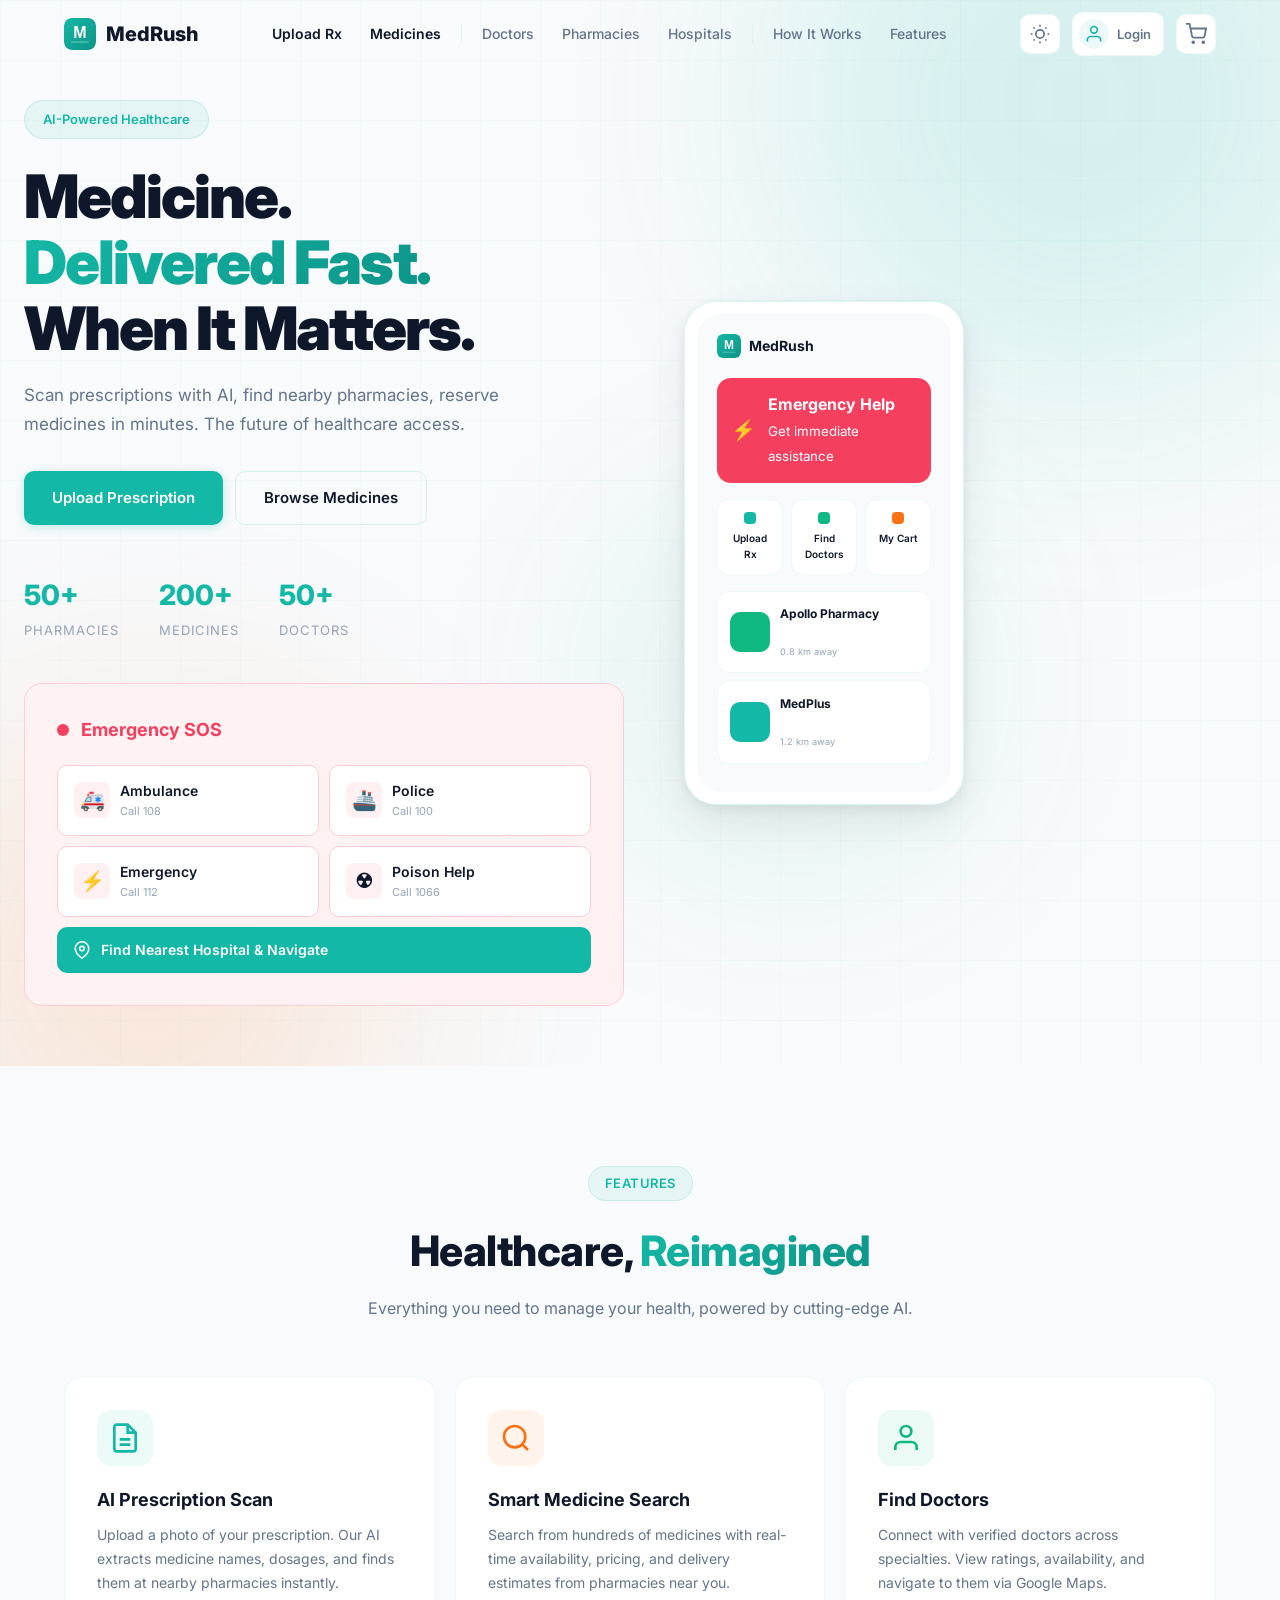
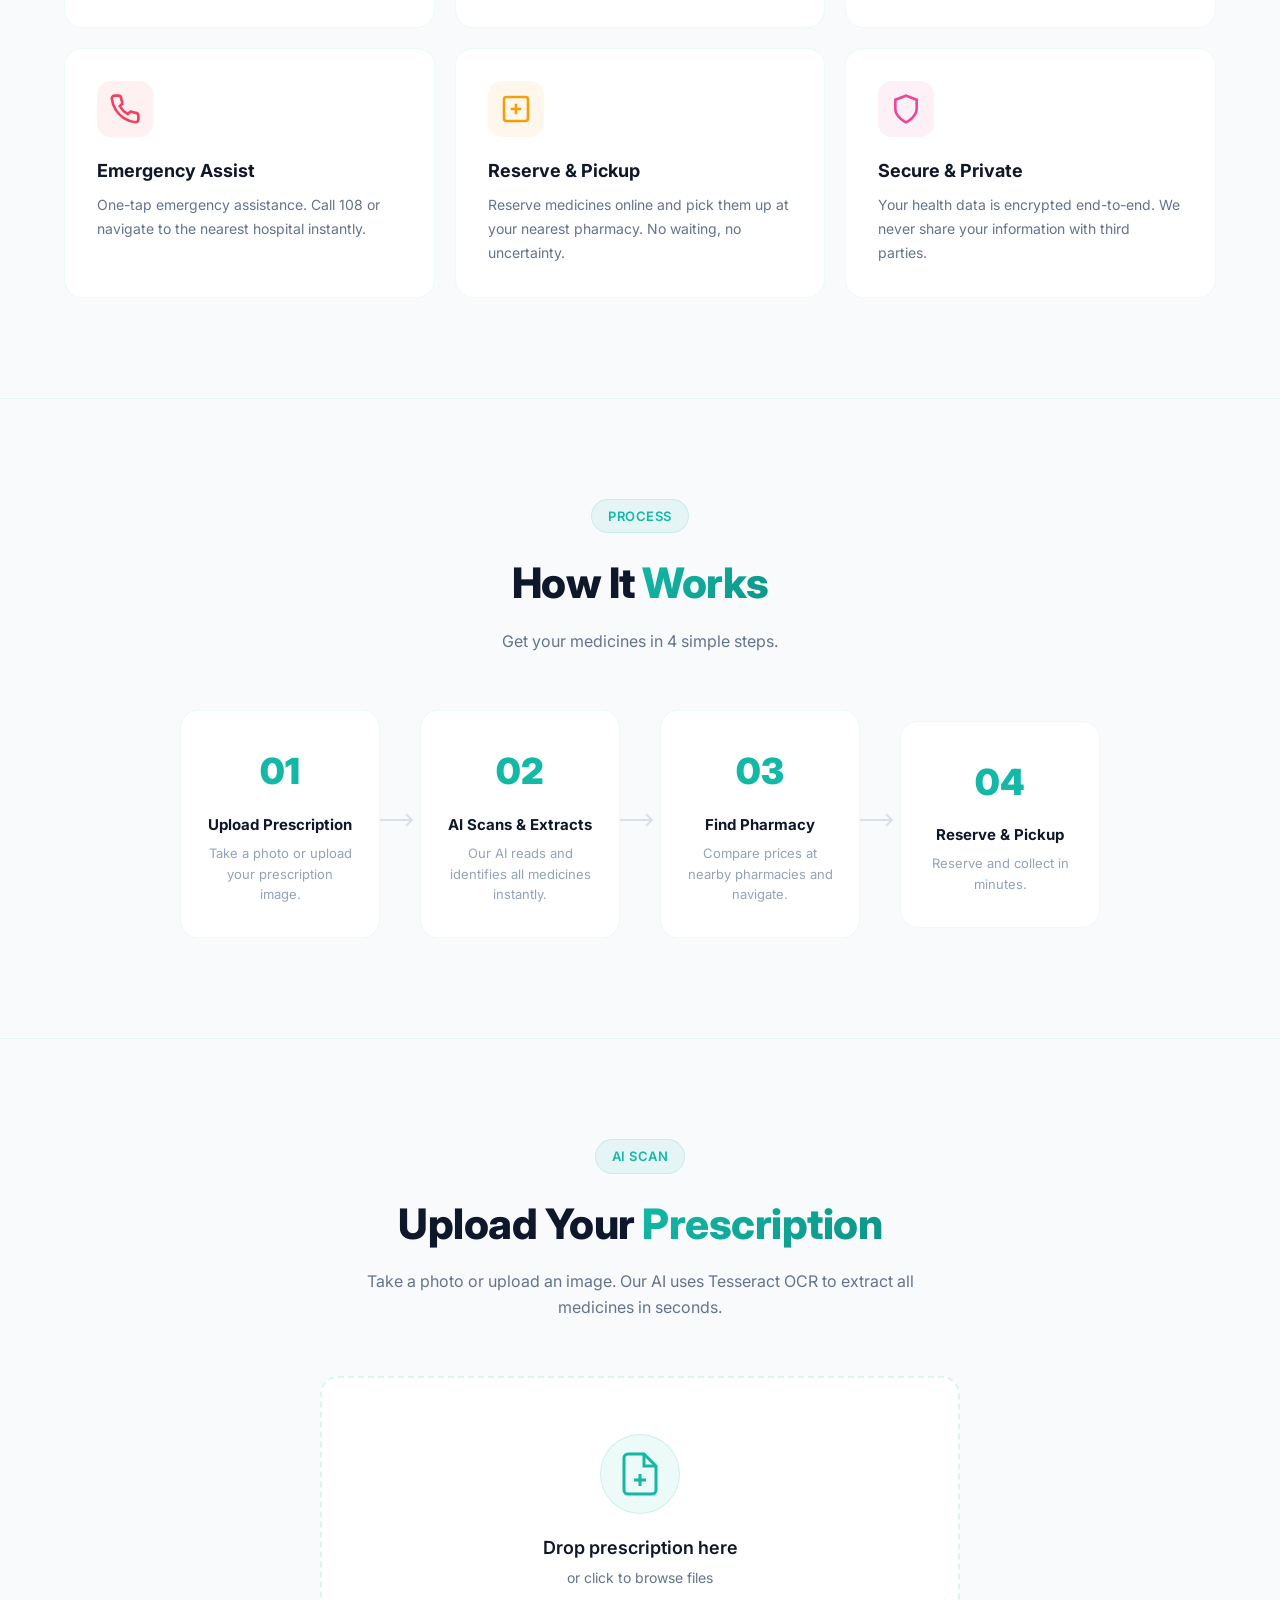
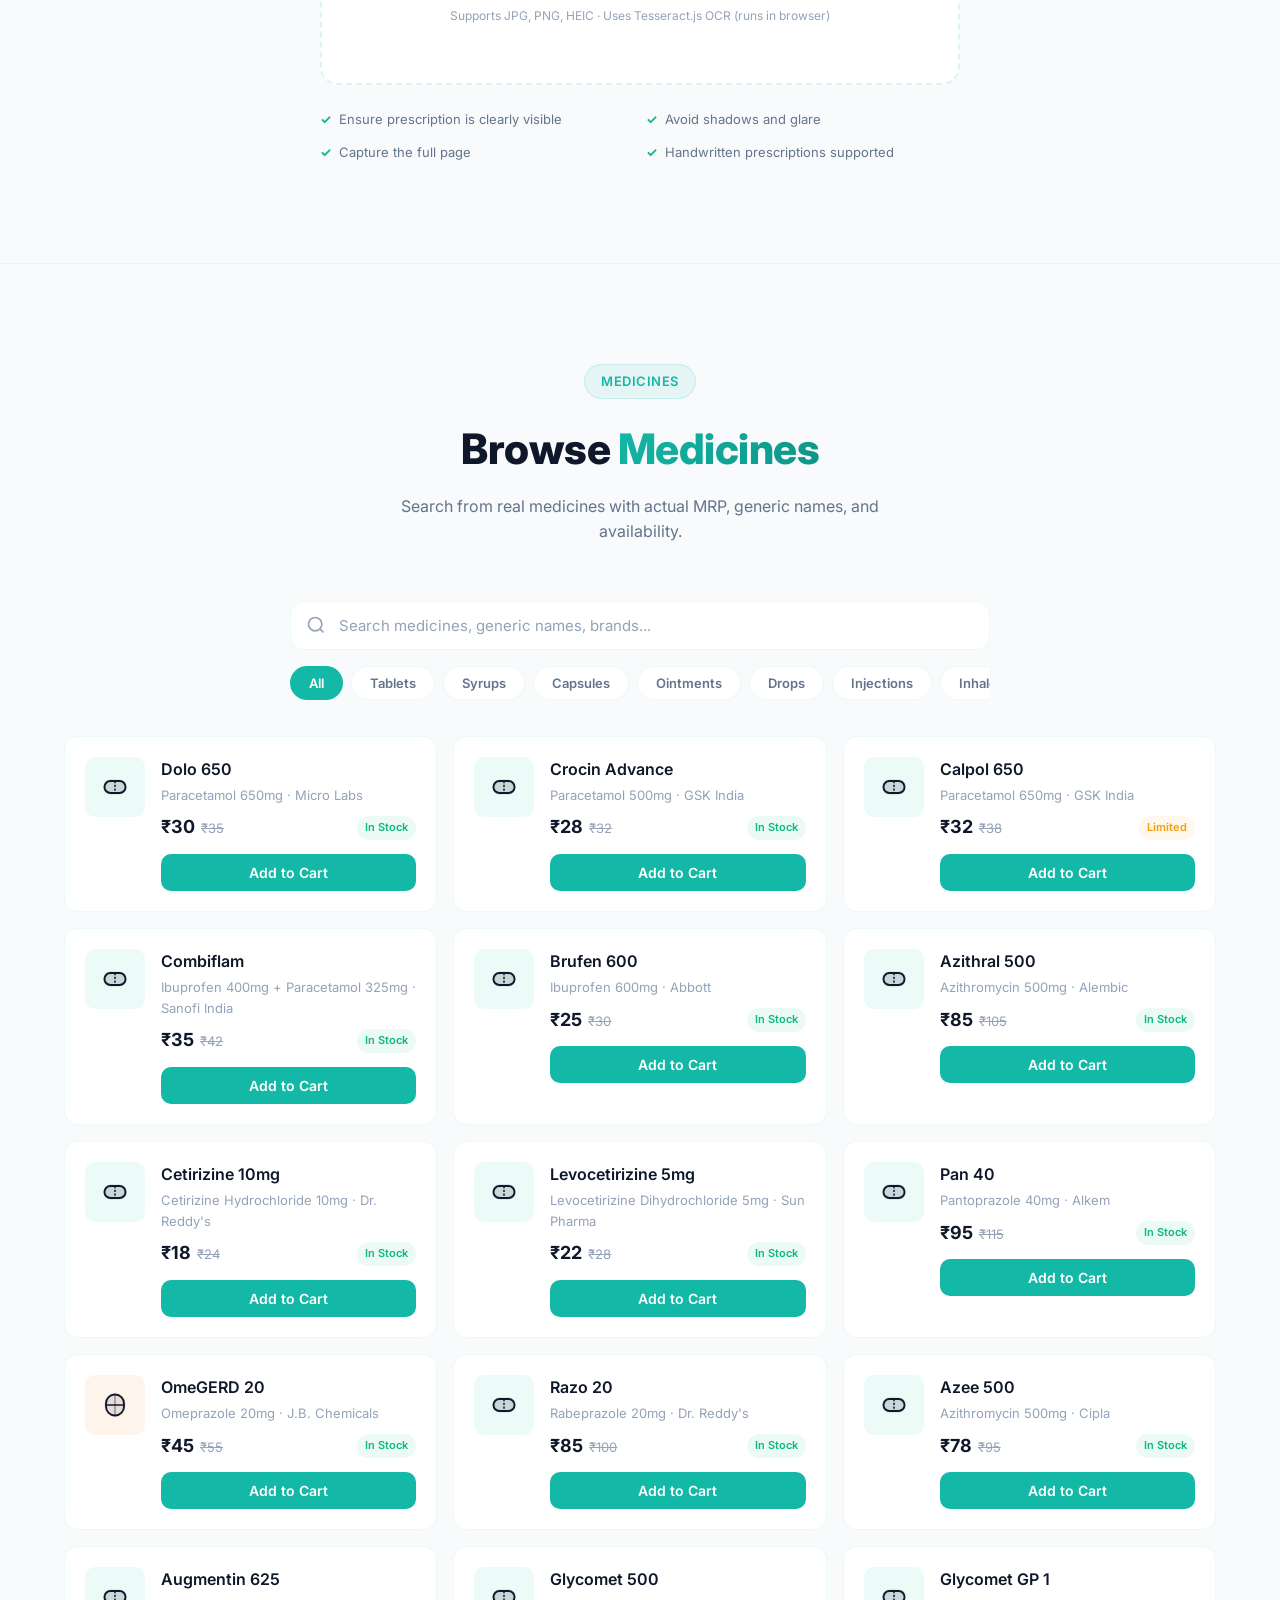
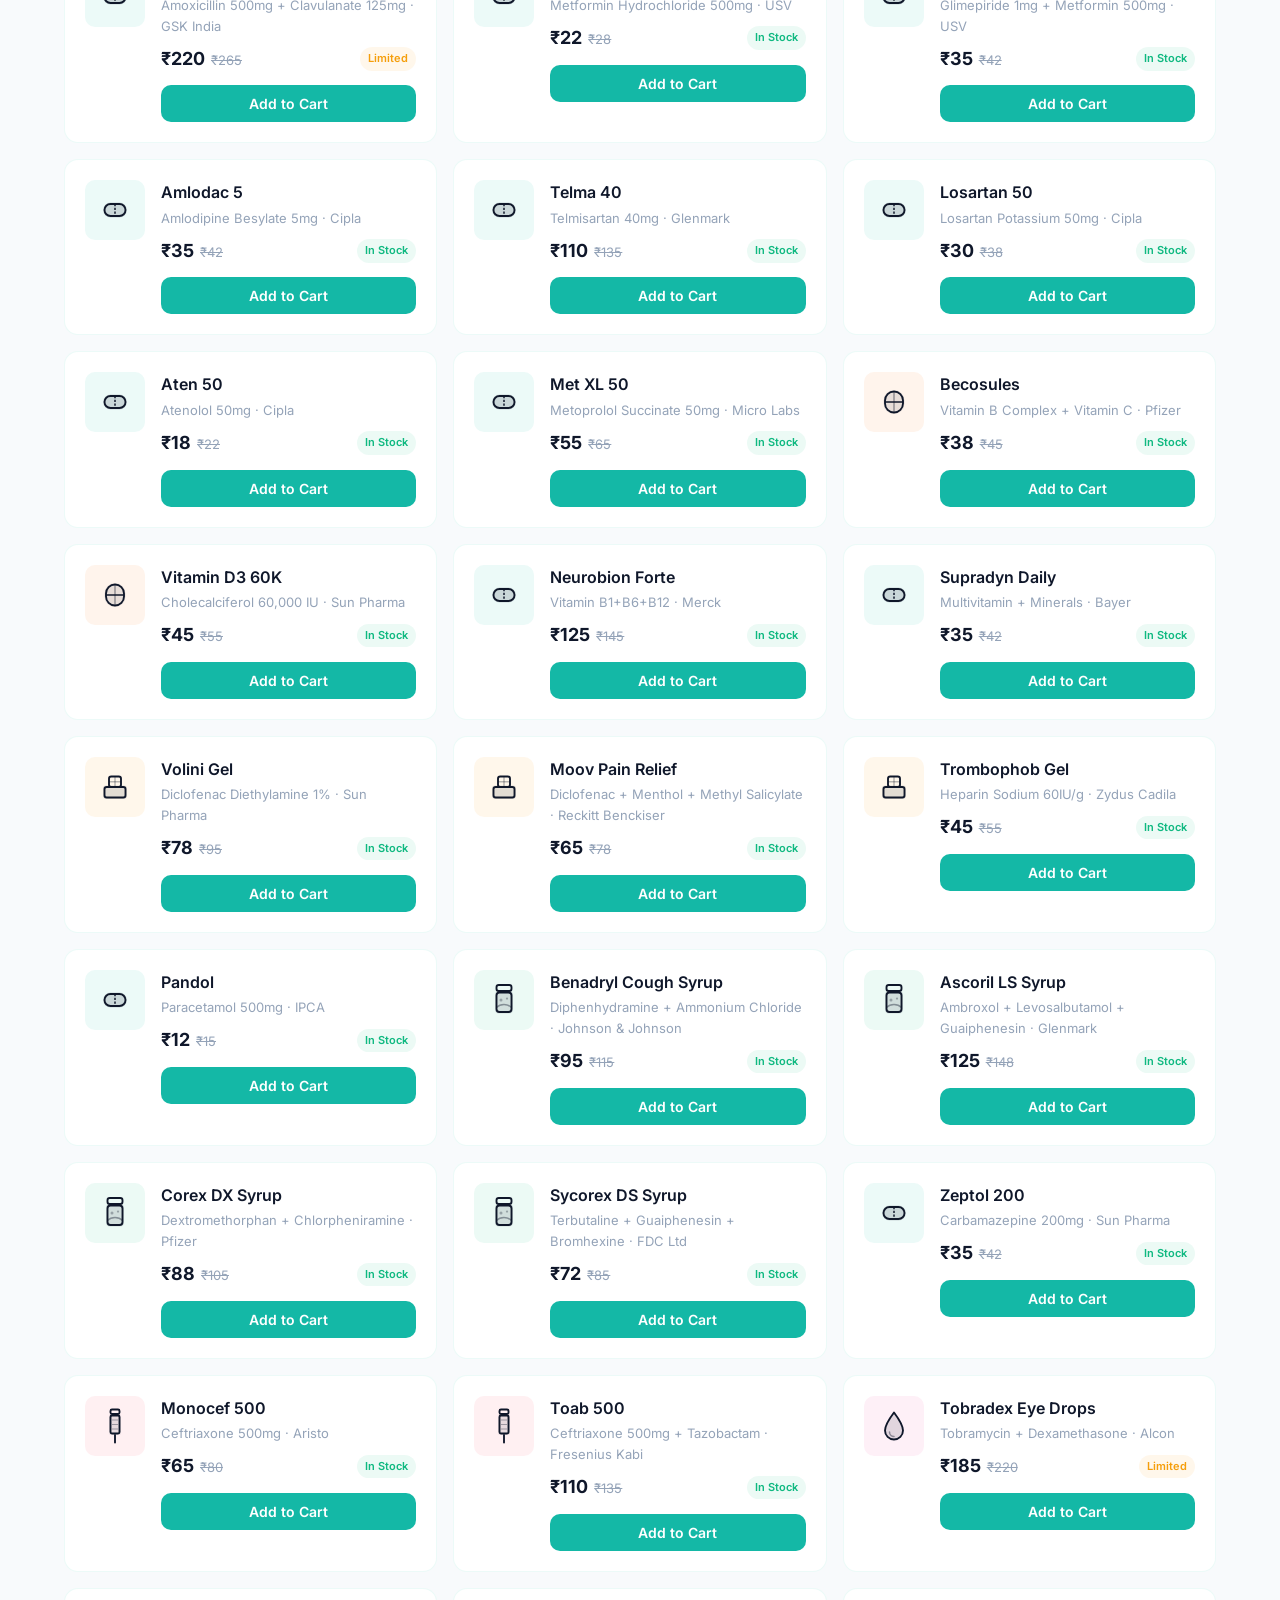
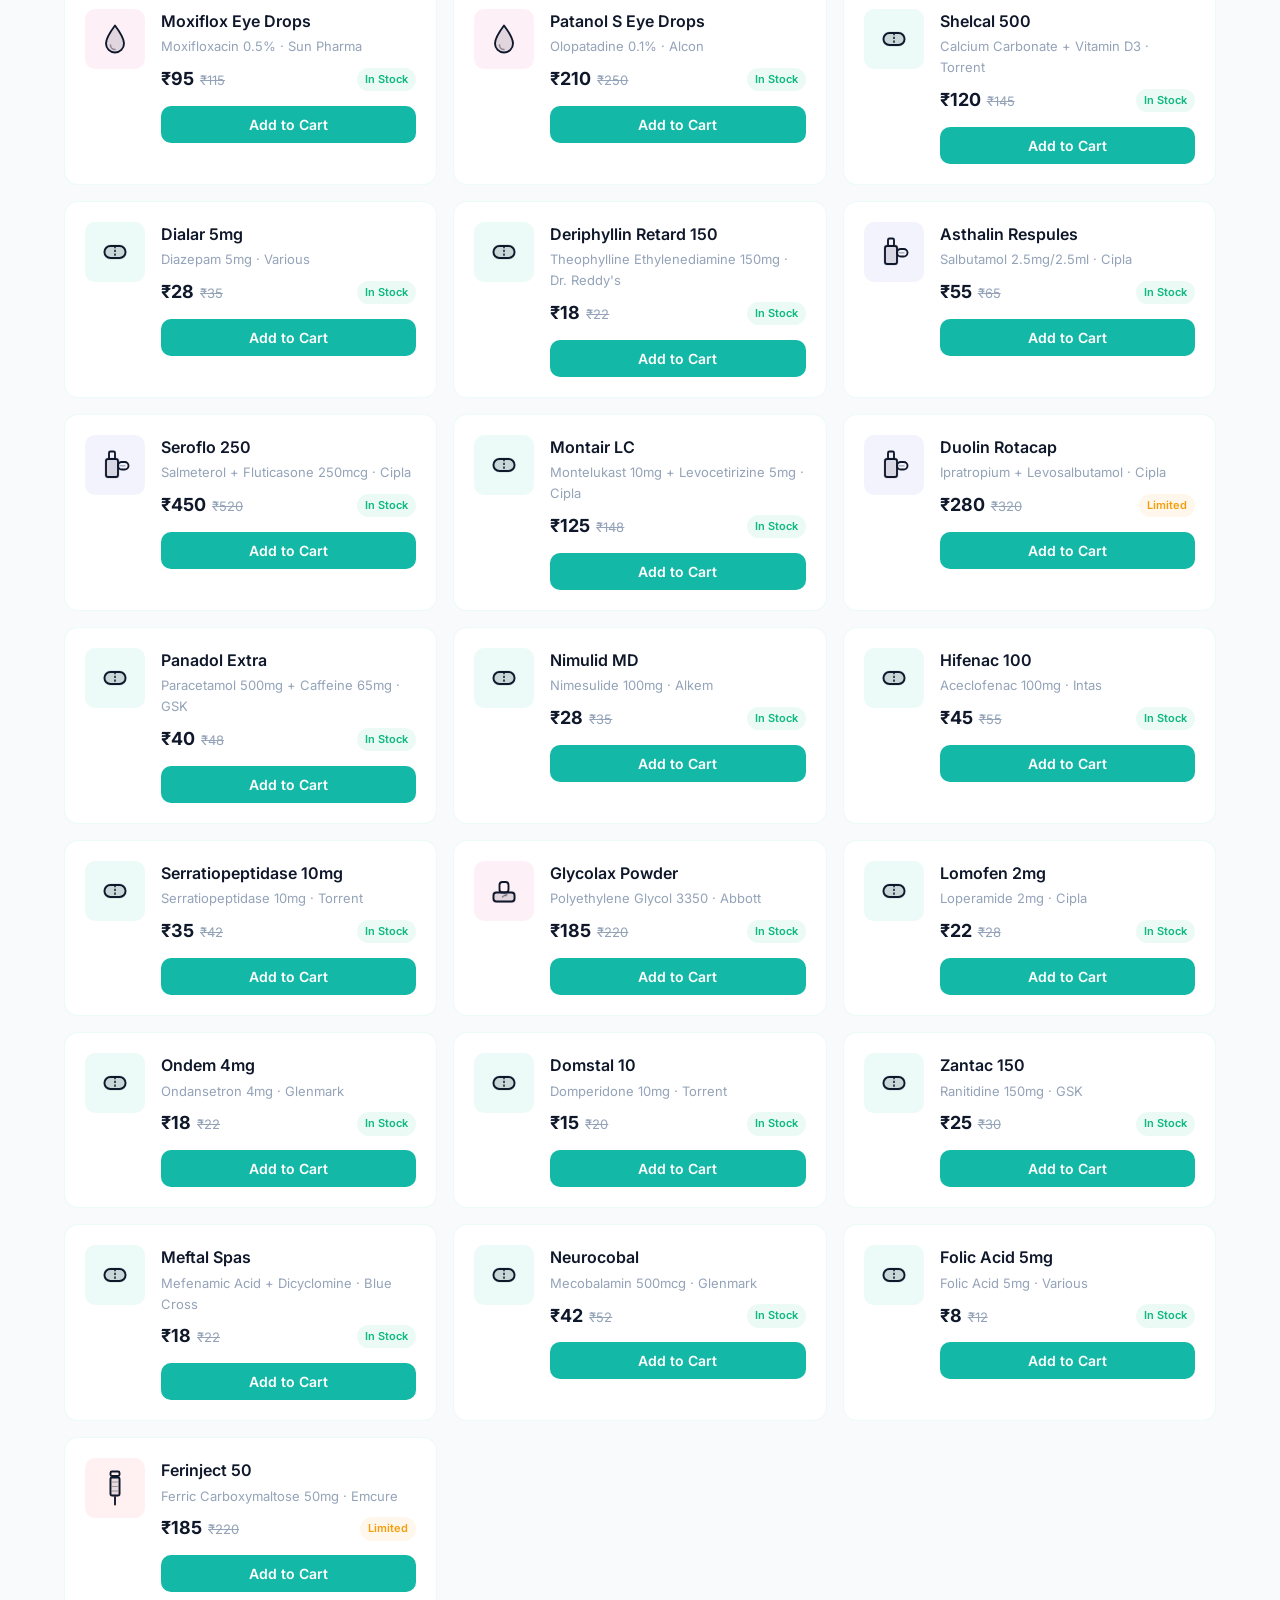
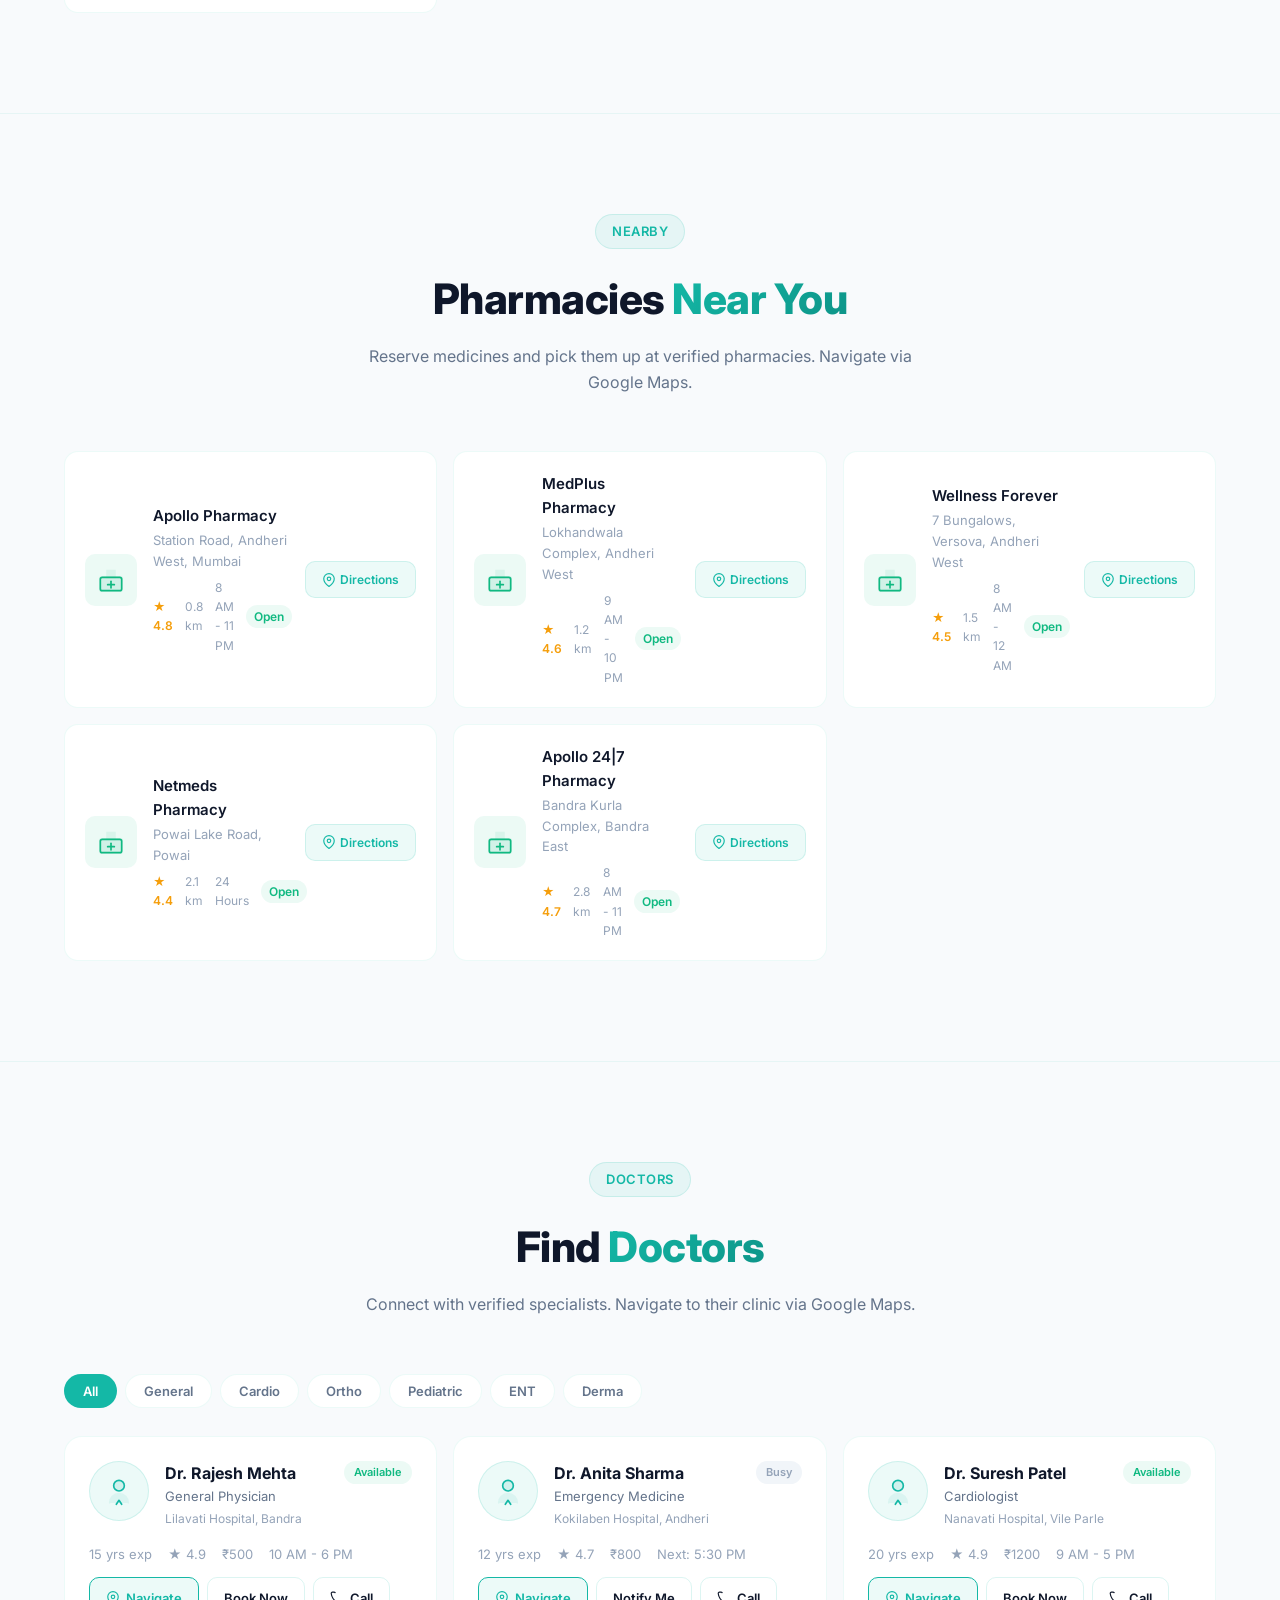
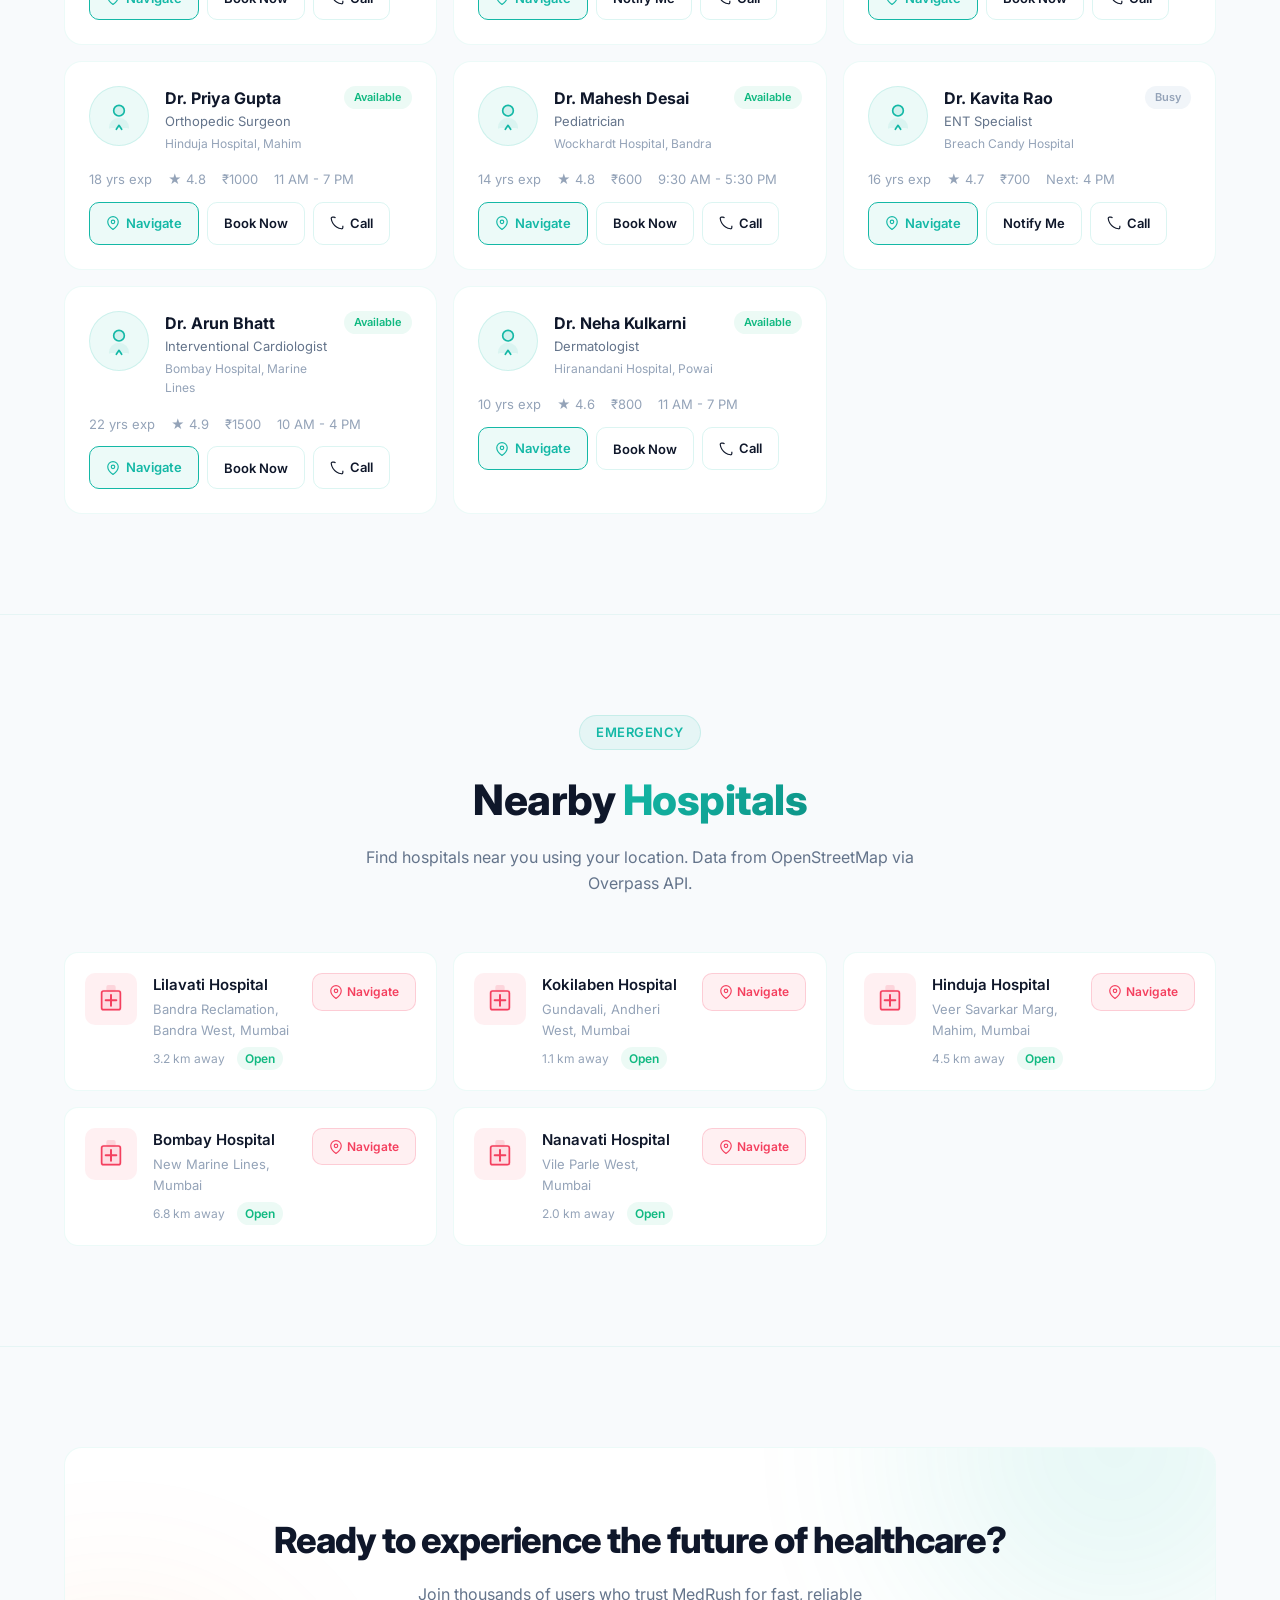
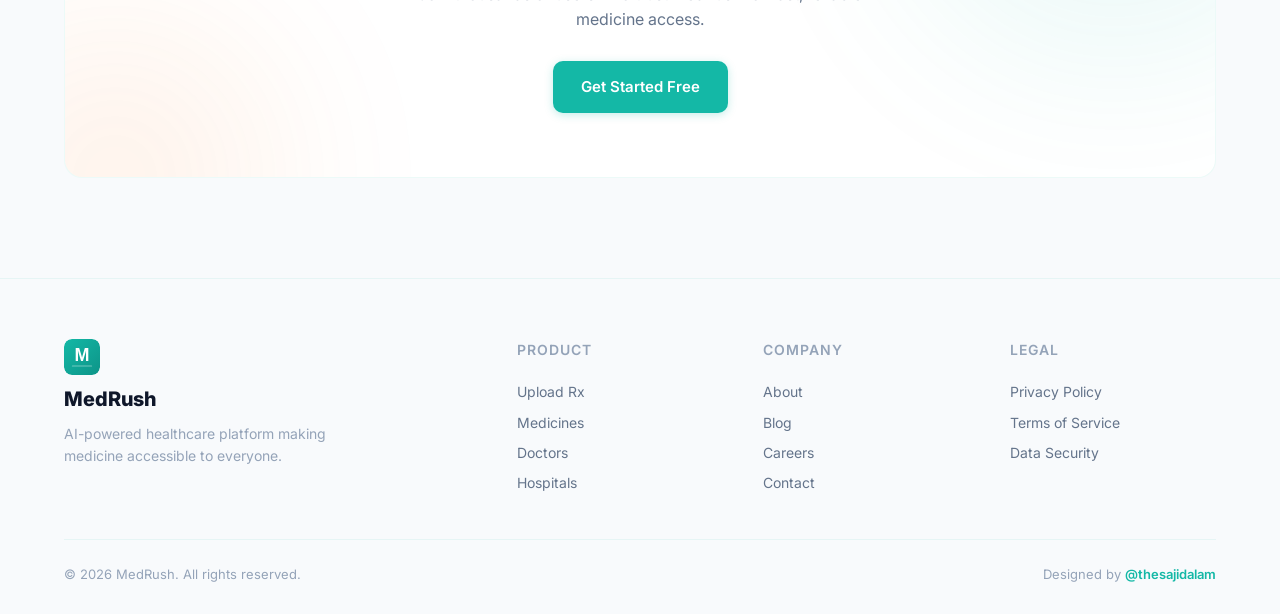
==== commit 5334ef6f: "Security: SHA-256 password hashing, XSS sanitization, input validation. Bugs: CSS tablet class fix, " ====
--- a/index.html
+++ b/index.html
@@ -445,7 +445,7 @@
         <div class="footer-brand"><img src="image/logo.svg" alt="MedRush" class="footer-logo"><span class="footer-name">MedRush</span><p class="footer-desc">AI-powered healthcare platform making medicine accessible to everyone.</p></div>
         <div class="footer-col"><h4>Product</h4><a href="#upload">Upload Rx</a><a href="#medicines">Medicines</a><a href="#doctors">Doctors</a><a href="#hospitals">Hospitals</a></div>
         <div class="footer-col"><h4>Company</h4><a href="#hero">About</a><a href="#hero">Blog</a><a href="#hero">Careers</a><a href="#hero">Contact</a></div>
-        <div class="footer-col"><h4>Legal</h4><a href="#hero">Privacy Policy</a><a href="#hero">Terms of Service</a><a href="#hero">HIPAA Compliance</a></div>
+        <div class="footer-col"><h4>Legal</h4><a href="privacy.html">Privacy Policy</a><a href="terms.html">Terms of Service</a><a href="privacy.html">Data Security</a></div>
       </div>
       <div class="footer-bottom"><p>&copy; 2026 MedRush. All rights reserved.</p><p>Designed by <a href="https://github.com/thesajidalam" target="_blank" rel="noopener">@thesajidalam</a></p></div>
     </div>
--- a/style.css
+++ b/style.css
@@ -208,7 +208,7 @@
 .med-card:hover{transform:translateY(-2px);box-shadow:var(--shadow-lg);border-color:var(--border-2)}
 .med-img{width:60px;height:60px;border-radius:var(--r);display:flex;align-items:center;justify-content:center;flex-shrink:0}
 .med-img svg{width:36px;height:36px}
-.med-img.tab{background:var(--primary-dim)}
+.med-img.tablet{background:var(--primary-dim)}
 .med-img.syrup{background:var(--green-dim)}
 .med-img.capsule{background:var(--accent-dim)}
 .med-img.ointment{background:var(--orange-dim)}
